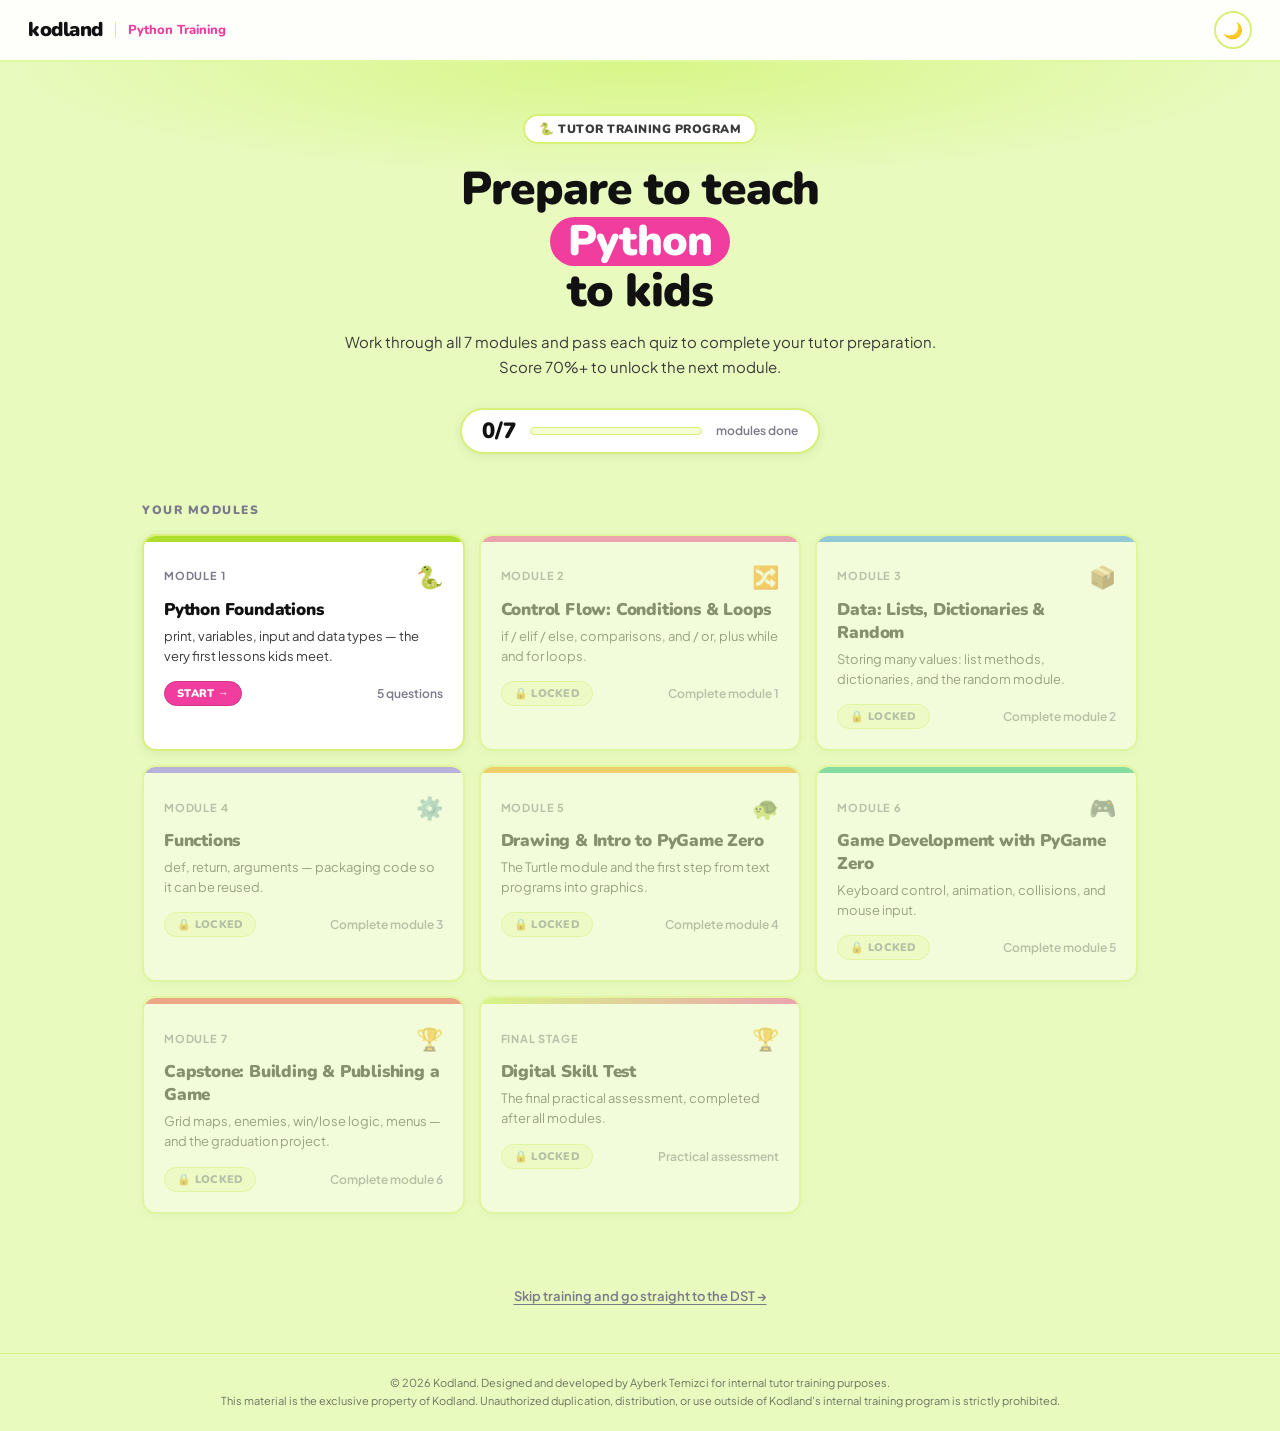
==== index.html @ 67286f69 "draft" ====
<!DOCTYPE html>
<html lang="en">
<head>
<meta charset="UTF-8">
<meta name="viewport" content="width=device-width, initial-scale=1.0">
<title>Python Tutor Training — Kodland</title>
<link href="https://fonts.googleapis.com/css2?family=Nunito:wght@700;800;900&family=Plus+Jakarta+Sans:wght@400;500;600;700&family=JetBrains+Mono:wght@400;500&display=swap" rel="stylesheet">
<style>
:root{
  --lime:#C4F046;--lime-d:#AEDD2E;--pink:#F03D9E;--pink-d:#D4308A;
  --ink:#111111;--ink2:#3A3A3A;--muted:#7A7A8A;
  --bg:#E8FABD;--surface:#FFFFFF;--surface2:#F4FCD3;--border:#D8F07A;
  --text:var(--ink);--text2:var(--ink2);--text-muted:var(--muted);
  --nav-bg:rgba(255,255,255,0.94);--nav-b:#DDFAA0;
  --shadow:0 2px 12px rgba(0,0,0,.07);--shadow-h:0 8px 28px rgba(0,0,0,.13);
  --code-bg:#111820;--code-text:#C9E4FF;
  --cw-bg:#FFF7F0;--cw-b:#FED7AA;--cw-t:#9A3412;
  --ct-bg:#F0F9FF;--ct-b:#BAE6FD;--ct-t:#0C4A6E;
  --cg-bg:#F0FDF4;--cg-b:#BBF7D0;--cg-t:#14532D;
  --hi-bg:#FFF0F8;--hi-b:#F9A8D4;--hi-t:#831843;
  --opt-h:#F4FCD3;
  --ok-bg:#F0FDF4;--ok-b:#86EFAC;--ok-t:#15803D;
  --no-bg:#FEF2F2;--no-b:#FECACA;--no-t:#B91C1C;
  --r:14px;--rsm:8px;--rpill:999px;
}
[data-theme="dark"]{
  --bg:#0E1210;--surface:#181F15;--surface2:#1E2A18;--border:#2A3D22;
  --text:#F0FAD8;--text2:#B8D89A;--text-muted:#6B8A5A;
  --nav-bg:rgba(14,18,16,0.94);--nav-b:#2A3D22;
  --shadow:0 2px 16px rgba(0,0,0,.5);--shadow-h:0 8px 28px rgba(0,0,0,.5);
  --cw-bg:rgba(249,115,22,.1);--cw-b:rgba(249,115,22,.3);--cw-t:#FB923C;
  --ct-bg:rgba(14,165,233,.1);--ct-b:rgba(14,165,233,.3);--ct-t:#38BDF8;
  --cg-bg:rgba(34,197,94,.1);--cg-b:rgba(34,197,94,.3);--cg-t:#4ADE80;
  --hi-bg:rgba(240,61,158,.08);--hi-b:rgba(240,61,158,.3);--hi-t:#F472B6;
  --opt-h:#1E2A18;
  --ok-bg:rgba(34,197,94,.1);--ok-b:rgba(34,197,94,.4);--ok-t:#4ADE80;
  --no-bg:rgba(239,68,68,.1);--no-b:rgba(239,68,68,.4);--no-t:#F87171;
}
*{box-sizing:border-box;margin:0;padding:0}
html{scroll-behavior:smooth}
body{background:var(--bg);color:var(--text);font-family:'Plus Jakarta Sans',sans-serif;min-height:100vh;overflow-x:hidden;transition:background .25s,color .25s}
.screen{display:none;min-height:100vh;flex-direction:column}
.screen.active{display:flex}
/* NAV */
.nav{display:flex;align-items:center;justify-content:space-between;padding:0 28px;height:62px;background:var(--nav-bg);backdrop-filter:blur(14px);border-bottom:2px solid var(--nav-b);position:sticky;top:0;z-index:100;transition:background .25s,border-color .25s}
.logo{display:flex;align-items:center;gap:8px;text-decoration:none;flex-shrink:0}
.logo-mark{font-family:'Nunito',sans-serif;font-weight:900;font-size:20px;letter-spacing:-.5px;color:var(--ink);line-height:1;white-space:nowrap}
[data-theme="dark"] .logo-mark{color:var(--lime)}
.logo-sub{font-family:'Nunito',sans-serif;font-weight:800;font-size:13px;color:var(--pink);white-space:nowrap;line-height:1}
.logo-div{width:1px;height:16px;background:var(--border);margin:0 4px}
.nav-r{display:flex;align-items:center;gap:8px}
.tbtn{width:38px;height:38px;border-radius:var(--rpill);background:var(--surface);border:2px solid var(--border);display:flex;align-items:center;justify-content:center;font-size:16px;cursor:pointer;transition:all .15s;flex-shrink:0}
.tbtn:hover{background:var(--lime);border-color:var(--lime-d)}
.pbtn{display:flex;align-items:center;gap:5px;padding:8px 16px;border-radius:var(--rpill);background:var(--surface);border:2px solid var(--border);color:var(--text2);font-family:'Plus Jakarta Sans',sans-serif;font-size:13px;font-weight:600;cursor:pointer;transition:all .15s;white-space:nowrap}
.pbtn:hover{background:var(--lime);border-color:var(--lime-d);color:var(--ink)}
/* HERO */
.hero{padding:52px 40px 36px;text-align:center;position:relative}
.hero::before{content:'';position:absolute;inset:0;bottom:30%;background:radial-gradient(ellipse 70% 55% at 50% 0%,var(--lime) 0%,transparent 70%);opacity:.45;pointer-events:none}
[data-theme="dark"] .hero::before{background:radial-gradient(ellipse 70% 55% at 50% 0%,rgba(196,240,70,.15) 0%,transparent 70%);opacity:1}
.hero-inner{position:relative;max-width:600px;margin:0 auto}
.eyebrow{display:inline-flex;align-items:center;gap:6px;background:var(--surface);border:2px solid var(--border);border-radius:var(--rpill);padding:5px 14px;font-family:'Nunito',sans-serif;font-size:12px;font-weight:900;color:var(--text2);margin-bottom:20px;text-transform:uppercase;letter-spacing:.5px}
.hero h1{font-family:'Nunito',sans-serif;font-size:clamp(28px,5vw,46px);font-weight:900;line-height:1.1;letter-spacing:-1px;color:var(--text);margin-bottom:14px}
.h-pill{display:inline-block;background:var(--pink);color:#fff;border-radius:var(--rpill);padding:1px 18px;margin:0 2px;font-size:.93em}
[data-theme="dark"] .h-pill{background:var(--lime);color:var(--ink)}
.hero p{color:var(--text2);font-size:15px;line-height:1.65;margin-bottom:28px}
.prog-strip{display:inline-flex;align-items:center;gap:14px;background:var(--surface);border:2px solid var(--border);border-radius:var(--rpill);padding:10px 20px;box-shadow:var(--shadow);max-width:360px;width:100%}
.pnum{font-family:'Nunito',sans-serif;font-weight:900;font-size:22px;color:var(--text);line-height:1;flex-shrink:0}
.ptrack{flex:1;height:8px;background:var(--surface2);border:1.5px solid var(--border);border-radius:var(--rpill);overflow:hidden}
.pfill{height:100%;background:linear-gradient(90deg,var(--lime),var(--pink));border-radius:var(--rpill);transition:width .6s cubic-bezier(.34,1.56,.64,1)}
.plbl{font-size:12px;color:var(--text-muted);font-weight:600;flex-shrink:0}
/* GRID */
.msec{padding:8px 32px 70px;max-width:1060px;margin:0 auto;width:100%}
.slbl{font-family:'Nunito',sans-serif;font-size:12px;font-weight:900;text-transform:uppercase;letter-spacing:1.5px;color:var(--text-muted);margin-bottom:16px;margin-top:4px}
.grid{display:grid;grid-template-columns:repeat(auto-fill,minmax(290px,1fr));gap:14px}
.mc{background:var(--surface);border:2px solid var(--border);border-radius:var(--r);overflow:hidden;cursor:pointer;transition:transform .2s,box-shadow .2s,border-color .2s;box-shadow:var(--shadow)}
.mc:hover:not(.locked){transform:translateY(-4px);box-shadow:var(--shadow-h)}
.mc.locked{opacity:.45;cursor:not-allowed}
.mc.done{border-color:var(--lime-d)}
[data-theme="dark"] .mc.done{border-color:rgba(196,240,70,.4)}
.mc-stripe{height:6px}
.mc-body{padding:20px}
.mc-top{display:flex;align-items:center;justify-content:space-between;margin-bottom:8px}
.mc-num{font-size:11px;font-weight:700;letter-spacing:.8px;text-transform:uppercase;color:var(--text-muted)}
.mc-em{font-size:22px}
.mc-title{font-family:'Nunito',sans-serif;font-size:17px;font-weight:900;letter-spacing:-.2px;color:var(--text);margin-bottom:5px}
.mc-desc{font-size:13px;color:var(--text2);line-height:1.55}
.mc-foot{margin-top:15px;display:flex;align-items:center;justify-content:space-between}
.badge{font-family:'Nunito',sans-serif;font-size:11px;font-weight:900;letter-spacing:.3px;padding:4px 12px;border-radius:var(--rpill);text-transform:uppercase}
.bd{background:var(--lime);color:var(--ink);border:1.5px solid var(--lime-d)}
.bs{background:var(--pink);color:#fff;border:1.5px solid var(--pink-d)}
.bl{background:var(--surface2);color:var(--text-muted);border:1.5px solid var(--border)}
[data-theme="dark"] .bd{background:rgba(196,240,70,.18);color:var(--lime);border-color:rgba(196,240,70,.4)}
[data-theme="dark"] .bs{background:rgba(240,61,158,.18);color:var(--pink);border-color:rgba(240,61,158,.4)}
.stag{font-size:12px;color:var(--text-muted);font-weight:600}
.stag b{color:var(--text)}
/* CONTENT */
.cbody{padding:36px 40px 60px;max-width:800px;margin:0 auto;width:100%;flex:1}
.meyebrow{font-size:11px;font-weight:700;text-transform:uppercase;letter-spacing:1px;color:var(--text-muted);margin-bottom:8px}
.mh1{font-family:'Nunito',sans-serif;font-size:clamp(24px,4vw,34px);font-weight:900;letter-spacing:-.6px;line-height:1.12;color:var(--text);margin-bottom:14px}
.mobj{background:var(--surface);border:2px solid var(--border);border-left:5px solid var(--acc,var(--lime));border-radius:0 var(--rsm) var(--rsm) 0;padding:12px 16px;font-size:14px;color:var(--text2);line-height:1.6;margin-bottom:32px}
.mobj strong{color:var(--text)}
.sch{font-family:'Nunito',sans-serif;font-size:16px;font-weight:900;margin:28px 0 12px;color:var(--text);display:flex;align-items:center;gap:8px}
.sch::after{content:'';flex:1;height:2px;background:var(--border);border-radius:2px}
.card{background:var(--surface);border:2px solid var(--border);border-radius:var(--r);padding:18px 20px;margin-bottom:10px;box-shadow:var(--shadow)}
.card h4{font-family:'Nunito',sans-serif;font-size:14px;font-weight:900;color:var(--text);margin-bottom:7px}
.card p,.card li{font-size:14px;color:var(--text2);line-height:1.7}
.card ul{padding-left:17px}
.card li{margin-bottom:4px}
.card p strong,.card li strong{color:var(--text)}
.card code{font-family:'JetBrains Mono',monospace;font-size:12px;background:var(--surface2);border:1.5px solid var(--border);border-radius:5px;padding:2px 7px;color:var(--pink)}
[data-theme="dark"] .card code{color:var(--lime)}
.card.hi{background:var(--hi-bg);border-color:var(--hi-b)}
.card.hi h4{color:var(--hi-t)}
.card.hi p,.card.hi li{color:var(--hi-t);opacity:.88}
.card.hi code{background:rgba(240,61,158,.1);border-color:rgba(240,61,158,.25);color:var(--pink)}
.codecard{background:var(--code-bg)!important;border-color:rgba(255,255,255,.06)!important}
.clbl{font-size:11px;font-weight:700;letter-spacing:.8px;text-transform:uppercase;color:#4A5C70;margin-bottom:9px}
.codecard pre{font-family:'JetBrains Mono',monospace;font-size:12.5px;color:var(--code-text);line-height:1.75;overflow-x:auto;white-space:pre}
.ck{color:#C792EA}.cf{color:#82AAFF}.cs{color:#C3E88D}.cn{color:#F78C6C}.cc{color:#546E7A}
.callout{display:flex;gap:10px;border-radius:var(--rsm);padding:12px 15px;margin-bottom:10px;font-size:13.5px;line-height:1.65;border:1.5px solid}
.ci{font-size:15px;flex-shrink:0;margin-top:1px}
.cw{background:var(--cw-bg);border-color:var(--cw-b);color:var(--cw-t)}
.ct{background:var(--ct-bg);border-color:var(--ct-b);color:var(--ct-t)}
.cg{background:var(--cg-bg);border-color:var(--cg-b);color:var(--cg-t)}
.two-col{display:grid;grid-template-columns:1fr 1fr;gap:10px}
@media(max-width:560px){.two-col{grid-template-columns:1fr}}
.divider{border:none;border-top:2px solid var(--border);margin:28px 0}
.ctabtn{display:block;width:100%;padding:16px;background:var(--ink);color:#fff;border:none;border-radius:var(--rpill);font-family:'Nunito',sans-serif;font-size:17px;font-weight:900;cursor:pointer;transition:all .15s;margin-bottom:40px;margin-top:4px;box-shadow:0 4px 16px rgba(0,0,0,.15)}
.ctabtn:hover{background:var(--pink);transform:translateY(-2px);box-shadow:0 6px 20px rgba(240,61,158,.35)}
[data-theme="dark"] .ctabtn{background:var(--lime);color:var(--ink)}
[data-theme="dark"] .ctabtn:hover{background:var(--pink);color:#fff}
@media(max-width:640px){.cbody,.msec,.hero{padding-left:18px;padding-right:18px}}
/* QUIZ */
.qbody{padding:36px 40px;max-width:680px;margin:0 auto;width:100%;flex:1}
.qpt{height:7px;background:var(--surface2);border:1.5px solid var(--border);border-radius:var(--rpill);margin-bottom:36px;overflow:hidden}
.qpf{height:100%;background:linear-gradient(90deg,var(--lime),var(--pink));border-radius:var(--rpill);transition:width .4s ease}
.qctr{font-size:12px;font-weight:700;text-transform:uppercase;letter-spacing:1px;color:var(--text-muted);margin-bottom:10px}
.qtxt{font-family:'Nunito',sans-serif;font-size:21px;font-weight:900;letter-spacing:-.3px;line-height:1.35;margin-bottom:26px;color:var(--text)}
.qopts{display:flex;flex-direction:column;gap:10px}
.qopt{background:var(--surface);border:2px solid var(--border);border-radius:var(--r);padding:14px 18px;cursor:pointer;font-size:14px;color:var(--text);font-family:'Plus Jakarta Sans',sans-serif;transition:all .15s;text-align:left;line-height:1.5;box-shadow:var(--shadow)}
.qopt:hover:not(.answered){background:var(--opt-h);border-color:var(--lime-d)}
.qopt.correct{background:var(--ok-bg);border-color:var(--ok-b);color:var(--ok-t)}
.qopt.wrong{background:var(--no-bg);border-color:var(--no-b);color:var(--no-t)}
.qopt.answered{cursor:default}
.qfb{display:none;margin-top:14px;border-radius:var(--rsm);padding:13px 16px;font-size:14px;line-height:1.6;border:2px solid}
.qfb.show{display:block}
.qfb.ok{background:var(--ok-bg);border-color:var(--ok-b);color:var(--ok-t)}
.qfb.bad{background:var(--no-bg);border-color:var(--no-b);color:var(--no-t)}
.qnxt{display:none;margin-top:18px;width:100%;padding:14px;background:var(--ink);color:#fff;border:none;border-radius:var(--rpill);font-family:'Nunito',sans-serif;font-size:16px;font-weight:900;cursor:pointer;transition:all .15s}
.qnxt.show{display:block}
.qnxt:hover{background:var(--lime);color:var(--ink)}
[data-theme="dark"] .qnxt{background:var(--lime);color:var(--ink)}
[data-theme="dark"] .qnxt:hover{background:var(--pink);color:#fff}
/* RESULTS */
.rbody{padding:60px 40px;max-width:520px;margin:0 auto;text-align:center;flex:1}
.remi{font-size:64px;margin-bottom:14px}
.rtitle{font-family:'Nunito',sans-serif;font-size:30px;font-weight:900;letter-spacing:-.4px;color:var(--text)}
.rpct{font-family:'Nunito',sans-serif;font-size:62px;font-weight:900;line-height:1;margin:14px 0 6px}
.rpct.pass{color:var(--lime-d)}
.rpct.fail{color:var(--pink)}
[data-theme="dark"] .rpct.pass{color:var(--lime)}
.rsub{color:var(--text2);font-size:15px;line-height:1.65;margin-bottom:30px}
.bdark{display:block;width:100%;padding:14px 24px;margin-bottom:10px;background:var(--ink);color:#fff;border:none;border-radius:var(--rpill);font-family:'Nunito',sans-serif;font-size:16px;font-weight:900;cursor:pointer;transition:all .15s}
.bdark:hover{background:var(--pink)}
[data-theme="dark"] .bdark{background:var(--lime);color:var(--ink)}
[data-theme="dark"] .bdark:hover{background:var(--pink);color:#fff}
.bline{display:block;width:100%;padding:13px 24px;margin-bottom:10px;background:transparent;color:var(--text2);border:2px solid var(--border);border-radius:var(--rpill);font-family:'Plus Jakarta Sans',sans-serif;font-size:14px;font-weight:600;cursor:pointer;transition:all .15s}
.bline:hover{background:var(--surface2);color:var(--text);border-color:var(--lime-d)}
/* CERT */
.compbody{padding:60px 40px;max-width:600px;margin:0 auto;text-align:center;flex:1}
.cert{background:var(--surface);border:3px solid var(--lime-d);border-radius:20px;padding:32px 28px;margin:28px 0;box-shadow:0 0 40px rgba(196,240,70,.18);position:relative;overflow:hidden}
.cert::before{content:'';position:absolute;top:-60px;right:-60px;width:160px;height:160px;border-radius:50%;background:var(--lime);opacity:.1;pointer-events:none}
.clbl2{font-family:'Nunito',sans-serif;font-size:11px;font-weight:900;text-transform:uppercase;letter-spacing:2px;color:var(--pink);margin-bottom:12px}
.cert h2{font-family:'Nunito',sans-serif;font-size:24px;font-weight:900;letter-spacing:-.3px;color:var(--text)}
.cert p{color:var(--text2);margin-top:6px;font-size:14px}
.cmods{display:flex;justify-content:center;gap:8px;margin-top:20px;flex-wrap:wrap}
.cmod{width:40px;height:40px;border-radius:50%;display:flex;align-items:center;justify-content:center;font-size:16px}
/* DST */
.dst-body{padding:60px 40px;max-width:640px;margin:0 auto;flex:1;text-align:center}
.dst-badge{display:inline-flex;align-items:center;gap:6px;background:var(--lime);color:var(--ink);border:2px solid var(--lime-d);border-radius:var(--rpill);padding:5px 14px;font-family:'Nunito',sans-serif;font-size:12px;font-weight:900;text-transform:uppercase;letter-spacing:.5px;margin-bottom:18px}
[data-theme="dark"] .dst-badge{background:rgba(196,240,70,.18);color:var(--lime);border-color:rgba(196,240,70,.4)}
.dst-h1{font-family:'Nunito',sans-serif;font-size:clamp(24px,4vw,34px);font-weight:900;letter-spacing:-.6px;line-height:1.12;color:var(--text);margin-bottom:14px}
.dst-sub{font-size:15px;color:var(--text2);line-height:1.7;margin-bottom:30px}
.dst-placeholder{background:var(--surface);border:2px dashed var(--border);border-radius:var(--r);padding:48px 28px;color:var(--text-muted);font-size:14px;line-height:1.7}
.dst-placeholder .dpe{font-size:44px;margin-bottom:14px}
/* skip & modal */
.modal-overlay{display:none;position:fixed;inset:0;background:rgba(0,0,0,.45);backdrop-filter:blur(4px);z-index:200;align-items:center;justify-content:center}
.modal-overlay.show{display:flex}
.modal{background:var(--surface);border:2px solid var(--border);border-radius:20px;padding:32px 28px;max-width:440px;width:90%;text-align:center;box-shadow:0 20px 60px rgba(0,0,0,.2)}
.modal h3{font-family:'Nunito',sans-serif;font-size:20px;font-weight:900;color:var(--text);margin-bottom:10px}
.modal p{font-size:14px;color:var(--text2);line-height:1.65;margin-bottom:24px}
.modal-btns{display:flex;gap:10px}
.modal-yes{flex:1;padding:13px;background:var(--pink);color:#fff;border:none;border-radius:var(--rpill);font-family:'Nunito',sans-serif;font-size:15px;font-weight:900;cursor:pointer;transition:all .15s}
.modal-yes:hover{background:var(--pink-d)}
.modal-no{flex:1;padding:13px;background:var(--surface2);color:var(--text2);border:2px solid var(--border);border-radius:var(--rpill);font-family:'Nunito',sans-serif;font-size:15px;font-weight:700;cursor:pointer;transition:all .15s}
.modal-no:hover{background:var(--border);color:var(--text)}
.skip-row{text-align:center;padding:0 32px 48px}
.skip-btn{background:none;border:none;color:var(--text-muted);font-family:'Plus Jakarta Sans',sans-serif;font-size:13px;font-weight:600;cursor:pointer;text-decoration:underline;text-underline-offset:3px;transition:color .15s}
.skip-btn:hover{color:var(--text2)}
@media(max-width:640px){.dst-body{padding-left:18px;padding-right:18px}}
</style>
</head>
<body>

<!-- HOME -->
<div id="screen-home" class="screen active">
  <nav class="nav">
    <a class="logo" href="#" onclick="goHome()">
      <span class="logo-mark">kodland</span>
      <span class="logo-div"></span>
      <span class="logo-sub">Python Training</span>
    </a>
    <div class="nav-r">
      <span id="ntag" style="font-size:13px;color:var(--text-muted);font-weight:600;display:none"></span>
      <button class="tbtn" id="tb0" onclick="toggleTheme()"></button>
    </div>
  </nav>
  <div class="hero">
    <div class="hero-inner">
      <div class="eyebrow">🐍 Tutor Training Program</div>
      <h1>Prepare to teach<br><span class="h-pill">Python</span><br>to kids</h1>
      <p>Work through all 7 modules and pass each quiz to complete your tutor preparation. Score 70%+ to unlock the next module.</p>
      <div class="prog-strip">
        <div class="pnum" id="pnum">0/7</div>
        <div class="ptrack"><div class="pfill" id="pfill" style="width:0%"></div></div>
        <div class="plbl">modules done</div>
      </div>
    </div>
  </div>
  <div class="msec">
    <div class="slbl">Your modules</div>
    <div class="grid" id="mgrid"></div>
  </div>
  <div class="skip-row">
    <button class="skip-btn" onclick="document.getElementById('skip-modal').classList.add('show')">Skip training and go straight to the DST →</button>
  </div>
</div>

<!-- SKIP MODAL -->
<div class="modal-overlay" id="skip-modal">
  <div class="modal">
    <div style="font-size:40px;margin-bottom:12px">⚡</div>
    <h3>Skip the training?</h3>
    <p>Are you sure you'd like to skip the training materials and go straight to the Digital Skill Test?</p>
    <div class="modal-btns">
      <button class="modal-no" onclick="document.getElementById('skip-modal').classList.remove('show')">No, keep studying</button>
      <button class="modal-yes" onclick="document.getElementById('skip-modal').classList.remove('show');showDST()">Yes, take the DST</button>
    </div>
  </div>
</div>

<!-- CONTENT -->
<div id="screen-content" class="screen">
  <nav class="nav">
    <a class="logo" href="#" onclick="goHome()">
      <span class="logo-mark">kodland</span>
      <span class="logo-div"></span>
      <span class="logo-sub">Python Training</span>
    </a>
    <div class="nav-r">
      <button class="pbtn" onclick="goHome()">← Modules</button>
      <button class="tbtn" onclick="toggleTheme()"></button>
    </div>
  </nav>
  <div class="cbody" id="cbody"></div>
</div>

<!-- QUIZ -->
<div id="screen-quiz" class="screen">
  <nav class="nav">
    <a class="logo" href="#" onclick="goHome()">
      <span class="logo-mark">kodland</span>
      <span class="logo-div"></span>
      <span class="logo-sub">Python Training</span>
    </a>
    <div class="nav-r">
      <button class="pbtn" onclick="exitQuiz()">← Exit Quiz</button>
      <button class="tbtn" onclick="toggleTheme()"></button>
    </div>
  </nav>
  <div class="qbody">
    <div class="qpt"><div class="qpf" id="qfill"></div></div>
    <div class="qctr" id="qcount"></div>
    <div class="qtxt" id="qtext"></div>
    <div class="qopts" id="qopts"></div>
    <div class="qfb" id="qfb"></div>
    <button class="qnxt" id="qnxt" onclick="nextQ()">Next →</button>
  </div>
</div>

<!-- RESULTS -->
<div id="screen-results" class="screen">
  <nav class="nav">
    <a class="logo" href="#" onclick="goHome()">
      <span class="logo-mark">kodland</span>
      <span class="logo-div"></span>
      <span class="logo-sub">Python Training</span>
    </a>
    <div class="nav-r">
      <button class="pbtn" onclick="goHome()">← Modules</button>
      <button class="tbtn" onclick="toggleTheme()"></button>
    </div>
  </nav>
  <div class="rbody" id="rbody"></div>
</div>

<!-- COMPLETE -->
<div id="screen-complete" class="screen">
  <nav class="nav">
    <a class="logo" href="#" onclick="goHome()">
      <span class="logo-mark">kodland</span>
      <span class="logo-div"></span>
      <span class="logo-sub">Python Training</span>
    </a>
    <div class="nav-r">
      <button class="pbtn" onclick="goHome()">← Dashboard</button>
      <button class="tbtn" onclick="toggleTheme()"></button>
    </div>
  </nav>
  <div class="compbody" id="compbody"></div>
</div>

<!-- DST SCREEN (left blank — to be filled in later) -->
<div id="screen-dst" class="screen">
  <nav class="nav">
    <a class="logo" href="#" onclick="goHome()">
      <span class="logo-mark">kodland</span>
      <span class="logo-div"></span>
      <span class="logo-sub">Python Training</span>
    </a>
    <div class="nav-r">
      <button class="pbtn" onclick="goHome()">← Modules</button>
      <button class="tbtn" onclick="toggleTheme()"></button>
    </div>
  </nav>
  <div class="dst-body">
    <div class="dst-badge">🏆 Digital Skill Test</div>
    <div class="dst-h1">The DST goes here</div>
    <p class="dst-sub">This is the final practical assessment. The tasks will be added later.</p>
    <div class="dst-placeholder">
      <div class="dpe">🚧</div>
      <strong>Coming soon.</strong><br>
      The Digital Skill Test content has not been added yet.
    </div>
  </div>
</div>

<script>
// ─── THEME ──────────────────────────────────────────────────────────────────
(function(){
  const s=localStorage.getItem('kl-theme');
  const sys=window.matchMedia('(prefers-color-scheme: dark)').matches?'dark':'light';
  const t=s||sys;
  if(t==='dark') document.documentElement.setAttribute('data-theme','dark');
  setIcons(t);
})();
function setIcons(t){ document.querySelectorAll('.tbtn').forEach(b=>b.textContent=t==='dark'?'☀️':'🌙'); }
function toggleTheme(){
  const d=document.documentElement.getAttribute('data-theme')==='dark';
  const n=d?'light':'dark';
  n==='dark'?document.documentElement.setAttribute('data-theme','dark'):document.documentElement.removeAttribute('data-theme');
  localStorage.setItem('kl-theme',n); setIcons(n);
}

// ─── MODULE DATA ──────────────────────────────────────────────────────────
// Teaching-focused content. Assumes the candidate already knows Python; each
// module prepares them to TEACH that part of the Kodland Python course.
const MODULES = [
  {
    id:1, emoji:'🐍', color:'#AEDD2E',
    title:'Python Foundations',
    desc:'print, variables, input and data types — the very first lessons kids meet.',
    obj:'Be ready to teach a child their first lines of Python: output, variables, input, and the basic data types — and to spot the mistakes beginners always make.',
    sections:[
      {t:'📚 What this covers in the course', cards:[
        {type:'text', h:'The opening module', b:'This is where students write their first program ever. The arc is: <code>print()</code> to show text → variables to store things → <code>input()</code> to talk to the user → data types and <code>type()</code> → converting between types with <code>int()</code> and <code>str()</code>. Everything later builds on this.'},
        {type:'tip', txt:'A child\'s very first "Hello, world!" should run within the first few minutes. Early success keeps them engaged — don\'t front-load theory.'}
      ]},
      {t:'💻 The code they\'ll see', cards:[
        {type:'code', lbl:'print, variables & input', code:`<span class="cf">print</span>(<span class="cs">"Hello! What's your name?"</span>)
name = <span class="cf">input</span>()
<span class="cf">print</span>(<span class="cs">"Nice to meet you,"</span>, name)

age = <span class="cf">int</span>(<span class="cf">input</span>(<span class="cs">"How old are you? "</span>))
<span class="cf">print</span>(<span class="cs">"Next year you'll be"</span>, age <span class="ck">+</span> <span class="cn">1</span>)`},
        {type:'text', h:'Why the int() matters', b:'<code>input()</code> <strong>always</strong> returns a string. <code>age + 1</code> would crash without <code>int()</code>. This single idea — "input is text until you convert it" — is the #1 thing to drill.'}
      ]},
      {t:'🧒 How kids stumble', cards:[
        {type:'twocol', left:{h:'Common mistakes', items:['Forgetting quotes around text → <code>NameError</code>','Adding a string and a number','Mixing up <code>=</code> (assign) and <code>==</code> (compare)','Typos in variable names']}, right:{h:'How to head them off', items:['Show the error message — teach them to read it','Demo <code>type()</code> live','Keep names short & meaningful','Run code often, in tiny steps']}},
        {type:'warn', txt:'<code>"5" + "3"</code> gives <code>"53"</code>, not <code>8</code>. Show this on purpose — surprising bugs stick in memory better than rules.'}
      ]},
      {t:'🎯 Teaching tips', cards:[
        {type:'hi', h:'Make it concrete', b:'A variable is "a labelled box that holds one thing." A data type is "what kind of thing is in the box — words, whole numbers, or decimals." Concrete metaphors beat definitions for this age group.'},
        {type:'good', txt:'Let students personalise output — their name, their age, their favourite game. Ownership turns a dry exercise into something they want to show off.'}
      ]}
    ],
    quiz:[
      {q:'A student writes age = input("Age: ") then age + 1 and gets a TypeError. What\'s the cleanest fix to teach?', opts:['Tell them Python is broken','Wrap the input in int(): age = int(input("Age: "))','Use a different variable name','Remove the + 1'], c:1, fb:'input() returns a string; int() converts it to a number so arithmetic works.'},
      {q:'What is the best beginner-friendly explanation of a "variable"?', opts:['A function that returns data','A labelled box that stores one value you can use later','A loop counter','A type of error'], c:1, fb:'The "labelled box" metaphor is concrete and age-appropriate.'},
      {q:'What does print("5" + "3") output?', opts:['8','53','"53" with an error','Nothing'], c:1, fb:'Both are strings, so + concatenates them into "53". Great teachable surprise.'},
      {q:'A child gets NameError: name \'naem\' is not defined. The best teaching move is to:', opts:['Fix it silently for them','Have them read the error and find the typo themselves','Restart the lesson','Tell them to avoid variables'], c:1, fb:'Teaching kids to read error messages builds independence — a core tutoring goal.'},
      {q:'Which function tells you what kind of value a variable holds?', opts:['kind()', 'type()', 'check()', 'data()'], c:1, fb:'type() reveals str, int, float, etc. — useful for demonstrating conversions live.'}
    ]
  },
  {
    id:2, emoji:'🔀', color:'#F03D9E',
    title:'Control Flow: Conditions & Loops',
    desc:'if / elif / else, comparisons, and / or, plus while and for loops.',
    obj:'Teach students to make programs decide (conditions) and repeat (loops) — including range(), nesting, and the difference between while and for.',
    sections:[
      {t:'📚 What this covers in the course', cards:[
        {type:'text', h:'Two big ideas, back to back', b:'First <strong>decisions</strong>: <code>if / elif / else</code>, comparison operators (<code>==, !=, &lt;, &gt;, &gt;=, &lt;=</code>) and combining them with <code>and / or</code>. Then <strong>repetition</strong>: <code>while</code> loops, <code>for</code> loops with <code>range()</code>, and nesting loops/conditions together. These two combine into the first real "algorithms".'},
        {type:'tip', txt:'Indentation is syntax in Python, not decoration. Spend real time on it here — half of all beginner bugs in this module are indentation or a missing colon.'}
      ]},
      {t:'💻 The code they\'ll see', cards:[
        {type:'code', lbl:'conditions', code:`password = <span class="cf">input</span>(<span class="cs">"Password: "</span>)
<span class="ck">if</span> password == <span class="cs">"kodland"</span>:
    <span class="cf">print</span>(<span class="cs">"Access granted"</span>)
<span class="ck">elif</span> password == <span class="cs">"guest"</span>:
    <span class="cf">print</span>(<span class="cs">"Limited access"</span>)
<span class="ck">else</span>:
    <span class="cf">print</span>(<span class="cs">"Access denied"</span>)`},
        {type:'code', lbl:'loops', code:`<span class="cc"># repeat a known number of times</span>
<span class="ck">for</span> i <span class="ck">in</span> <span class="cf">range</span>(<span class="cn">5</span>):
    <span class="cf">print</span>(<span class="cs">"Countdown:"</span>, <span class="cn">5</span> <span class="ck">-</span> i)

<span class="cc"># repeat until a condition changes</span>
lives = <span class="cn">3</span>
<span class="ck">while</span> lives <span class="ck">&gt;</span> <span class="cn">0</span>:
    <span class="cf">print</span>(<span class="cs">"Lives left:"</span>, lives)
    lives <span class="ck">-=</span> <span class="cn">1</span>`}
      ]},
      {t:'🧒 How kids stumble', cards:[
        {type:'twocol', left:{h:'Common mistakes', items:['Using <code>=</code> instead of <code>==</code> in a condition','Forgetting the colon <code>:</code>','Wrong indentation under if/for','Infinite <code>while</code> loops (forgetting to change the variable)']}, right:{h:'How to head them off', items:['"One equals stores, two equals asks"','Make the colon a habit, every time','Use consistent 4-space indents','Always ask: "what makes this loop stop?"']}},
        {type:'warn', txt:'<code>while True:</code> with no exit is the classic freeze. Teach students to identify the "stopping condition" before they write the loop body.'}
      ]},
      {t:'🎯 Teaching tips', cards:[
        {type:'hi', h:'for vs while — the rule of thumb', b:'Use <code>for</code> when you know how many times ("do this 10 times"). Use <code>while</code> when you repeat until something happens ("keep asking until the answer is right"). Give kids that one-line test.'},
        {type:'good', txt:'Trace loops by hand on a whiteboard for the first few — write out i = 0, 1, 2… and what prints each time. Seeing the loop "unrolled" removes the magic.'}
      ]}
    ],
    quiz:[
      {q:'A student\'s if-statement always runs the first branch no matter what. The most likely cause to check first is:', opts:['They used = instead of == in the condition','Python is case-sensitive','They need more elif branches','The file is corrupted'], c:0, fb:'= assigns; == compares. "One equals stores, two equals asks" is a handy phrase.'},
      {q:'Best one-line rule for choosing for vs while?', opts:['Always use for; while is outdated','for when you know the count, while when you repeat until a condition changes','while is faster so prefer it','They are identical'], c:1, fb:'Known number of repetitions → for. Repeat-until → while.'},
      {q:'A child\'s program freezes and never stops. What should you teach them to look for?', opts:['A missing print','The loop\'s stopping condition / variable that never changes','Too many comments','A spelling mistake in a string'], c:1, fb:'An infinite while loop usually means the controlling variable is never updated.'},
      {q:'What does range(5) produce in a for loop?', opts:['The numbers 1 to 5','The numbers 0,1,2,3,4','The number 5 only','A random number under 5'], c:1, fb:'range(5) starts at 0 and stops before 5 — a frequent point of confusion to pre-empt.'},
      {q:'Which is the most beginner-appropriate way to explain elif?', opts:['"A faster else"','"An extra question Python asks only if the ones above it were false"','"A loop that runs once"','"A way to define a variable"'], c:1, fb:'elif = "otherwise, check this next condition" — only reached if earlier ones failed.'}
    ]
  },
  {
    id:3, emoji:'📦', color:'#2B8EF0',
    title:'Data: Lists, Dictionaries & Random',
    desc:'Storing many values: list methods, dictionaries, and the random module.',
    obj:'Teach students to store and manipulate collections of data — lists and their methods, dictionaries (key→value), and adding chance with the random module.',
    sections:[
      {t:'📚 What this covers in the course', cards:[
        {type:'text', h:'From one value to many', b:'After single variables, students learn <strong>lists</strong> (ordered collections) and their methods: <code>append</code>, <code>remove</code>, <code>pop</code>, <code>insert</code>, <code>clear</code>. Then <strong>dictionaries</strong> — looking things up by a key instead of a position (e.g. a student → their score). The <code>random</code> module adds unpredictability for games and quizzes.'},
        {type:'tip', txt:'Lists use a position (index, starting at 0). Dictionaries use a name (key). Choosing between them — "do I look this up by number or by name?" — is the key concept to land.'}
      ]},
      {t:'💻 The code they\'ll see', cards:[
        {type:'code', lbl:'lists', code:`pets = [<span class="cs">"cat"</span>, <span class="cs">"dog"</span>, <span class="cs">"fish"</span>]
pets.<span class="cf">append</span>(<span class="cs">"hamster"</span>)   <span class="cc"># add to end</span>
pets.<span class="cf">remove</span>(<span class="cs">"fish"</span>)      <span class="cc"># remove by value</span>
<span class="cf">print</span>(pets[<span class="cn">0</span>])           <span class="cc"># first item: "cat"</span>`},
        {type:'code', lbl:'dictionaries + random', code:`<span class="ck">import</span> random

scores = {<span class="cs">"Ann"</span>: <span class="cn">15</span>, <span class="cs">"Leo"</span>: <span class="cn">9</span>}
<span class="cf">print</span>(scores[<span class="cs">"Ann"</span>])      <span class="cc"># look up by key → 15</span>

dice = random.<span class="cf">randint</span>(<span class="cn">1</span>, <span class="cn">6</span>)
<span class="cf">print</span>(<span class="cs">"You rolled"</span>, dice)`}
      ]},
      {t:'🧒 How kids stumble', cards:[
        {type:'twocol', left:{h:'Common mistakes', items:['Indexing from 1 instead of 0','<code>IndexError</code>: asking for an item past the end','Looking up a missing dictionary key','Forgetting <code>import random</code>']}, right:{h:'How to head them off', items:['"The first item is item zero"','Use <code>len()</code> to check size','Show key vs value clearly','Imports go at the top, once']}},
        {type:'warn', txt:'Kids often confuse the dictionary key with its value. Drill the direction: <code>scores["Ann"]</code> means "give me Ann\'s score", not "is Ann 15?".'}
      ]},
      {t:'🎯 Teaching tips', cards:[
        {type:'hi', h:'Concrete models', b:'A list is "a numbered shelf — item 0, item 1, item 2…". A dictionary is "a contacts app — you look up a name and get a number." These map directly to index vs key.'},
        {type:'good', txt:'random makes games come alive. A number-guessing game using randint is a perfect, motivating mini-project that uses lists, conditions and loops all at once.'}
      ]}
    ],
    quiz:[
      {q:'A student writes pets[1] expecting the first pet but gets the second. What do you teach?', opts:['Python counts lists from 0, so the first item is pets[0]','Lists are unreliable','They should use a dictionary','Add 1 to every index'], c:0, fb:'Zero-based indexing: the first element is index 0. A core early hurdle.'},
      {q:'When should a student reach for a dictionary instead of a list?', opts:['When order matters most','When they look things up by a name/key rather than a position','Dictionaries are always better','Only for numbers'], c:1, fb:'Dictionaries map keys to values — ideal for name→score style lookups.'},
      {q:'Which method adds an item to the end of a list?', opts:['add()', 'append()', 'insert(0)', 'push()'], c:1, fb:'append() adds to the end; insert() places at a specific index.'},
      {q:'A game using random.randint always errors with "random is not defined". The fix is:', opts:['Rename the variable','Add import random at the top of the file','Use a list instead','Reinstall Python'], c:1, fb:'The random module must be imported before use.'},
      {q:'Best concrete metaphor for a dictionary when teaching kids?', opts:['A numbered shelf','A contacts app: look up a name, get a number','A countdown timer','A box for one value'], c:1, fb:'The contacts-app model captures key→value lookup naturally.'}
    ]
  },
  {
    id:4, emoji:'⚙️', color:'#7C5CFC',
    title:'Functions',
    desc:'def, return, arguments — packaging code so it can be reused.',
    obj:'Teach students to define and call their own functions, pass arguments, and return values — and why functions keep larger programs from becoming a mess.',
    sections:[
      {t:'📚 What this covers in the course', cards:[
        {type:'text', h:'Reusable building blocks', b:'Students learn <code>def</code> to define a function, parameters/arguments to pass information in, and <code>return</code> to send a result back. The course frames functions as a way to <strong>name a chunk of work</strong> and reuse it — crucial once programs (and later, games) get bigger.'},
        {type:'tip', txt:'The hardest distinction here: a function that prints vs a function that returns. Printing shows something on screen; returning hands a value back so the rest of the program can use it.'}
      ]},
      {t:'💻 The code they\'ll see', cards:[
        {type:'code', lbl:'define & call', code:`<span class="ck">def</span> <span class="cf">square</span>(number):
    <span class="ck">return</span> number <span class="ck">*</span> number

result = <span class="cf">square</span>(<span class="cn">5</span>)
<span class="cf">print</span>(result)        <span class="cc"># 25</span>

<span class="ck">def</span> <span class="cf">greet</span>(name):
    <span class="cf">print</span>(<span class="cs">"Hello,"</span>, name)

<span class="cf">greet</span>(<span class="cs">"Mia"</span>)         <span class="cc"># Hello, Mia</span>`},
        {type:'text', h:'Define vs call', b:'Writing <code>def square(...)</code> only <em>describes</em> the function — nothing runs yet. The code runs when you <strong>call</strong> it: <code>square(5)</code>. Beginners often forget the call and wonder why "nothing happened".'}
      ]},
      {t:'🧒 How kids stumble', cards:[
        {type:'twocol', left:{h:'Common mistakes', items:['Defining a function but never calling it','Confusing <code>print</code> with <code>return</code>','Wrong number of arguments','Expecting a return value from a function that only prints']}, right:{h:'How to head them off', items:['"Define = write the recipe; call = cook it"','Show both side by side','Match arguments to parameters carefully','Trace what each function gives back']}},
        {type:'warn', txt:'<code>x = greet("Mia")</code> where greet only prints will set <code>x</code> to <code>None</code>. Show this so students learn that "print" ≠ "return".'}
      ]},
      {t:'🎯 Teaching tips', cards:[
        {type:'hi', h:'The recipe metaphor', b:'A function is a recipe: <code>def</code> writes the recipe down, the arguments are the ingredients you hand it, and <code>return</code> is the finished dish you get back. Calling it is the act of cooking.'},
        {type:'good', txt:'Motivate functions by showing repetition pain first: write the same 4 lines three times, then refactor into one function. Kids feel why functions matter when they\'ve felt the duplication.'}
      ]}
    ],
    quiz:[
      {q:'A student defines a function but "nothing happens" when they run the file. The likely reason?', opts:['They never call the function','Python needs a restart','Functions must return something','def is spelled wrong'], c:0, fb:'Defining only describes the function; it must be called to run.'},
      {q:'What is the clearest way to explain the difference between print and return?', opts:['They are the same','print shows a value on screen; return hands a value back to the program','return is faster','print only works inside functions'], c:1, fb:'return gives a value to the caller; print just displays text.'},
      {q:'In def square(number): return number*number, what is "number"?', opts:['A built-in keyword','A parameter — the input the function receives','The return value','A global variable'], c:1, fb:'number is the parameter; the argument is what you pass when calling, e.g. square(5).'},
      {q:'x = greet("Mia") where greet only prints — what is x?', opts:['"Mia"','The printed text','None','An error'], c:2, fb:'A function with no return gives back None. A great way to show print ≠ return.'},
      {q:'What\'s an effective way to motivate WHY functions are useful?', opts:['Start with the formal definition','Have students repeat the same code 3 times, then refactor into one function','Skip examples','Only use built-in functions'], c:1, fb:'Letting students feel the pain of duplication makes the value of functions click.'}
    ]
  },
  {
    id:5, emoji:'🐢', color:'#F59E0B',
    title:'Drawing & Intro to PyGame Zero',
    desc:'The Turtle module and the first step from text programs into graphics.',
    obj:'Teach the leap from console programs to visuals: drawing with Turtle, then the PyGame Zero basics — Actors, WIDTH/HEIGHT, draw() and update().',
    sections:[
      {t:'📚 What this covers in the course', cards:[
        {type:'text', h:'From text to pictures', b:'Students first draw with the <strong>Turtle</strong> module — using functions to draw shapes (a great payoff for the previous module). Then the course introduces <strong>PyGame Zero</strong> (<code>pgzero</code>): the game window (<code>WIDTH</code>, <code>HEIGHT</code>), <code>Actor</code> sprites, the <code>draw()</code> function (runs every frame to redraw) and <code>update()</code> (runs every frame to change things). This is "Coddy\'s Adventures".'},
        {type:'tip', txt:'The mental shift here is huge: from a program that runs top-to-bottom once, to a game loop that redraws many times per second. Name that shift explicitly for students.'}
      ]},
      {t:'💻 The code they\'ll see', cards:[
        {type:'code', lbl:'turtle (uses functions!)', code:`<span class="ck">def</span> <span class="cf">draw_square</span>(side):
    <span class="ck">for</span> i <span class="ck">in</span> <span class="cf">range</span>(<span class="cn">4</span>):
        turtle.<span class="cf">forward</span>(side)
        turtle.<span class="cf">right</span>(<span class="cn">90</span>)

<span class="cf">draw_square</span>(<span class="cn">100</span>)`},
        {type:'code', lbl:'pygame zero basics', code:`<span class="cc">#pgzero</span>
WIDTH = <span class="cn">600</span>
HEIGHT = <span class="cn">400</span>

coddy = <span class="cf">Actor</span>(<span class="cs">"coddy"</span>)
coddy.pos = <span class="cn">300</span>, <span class="cn">200</span>

<span class="ck">def</span> <span class="cf">draw</span>():
    screen.<span class="cf">clear</span>()
    coddy.<span class="cf">draw</span>()

<span class="ck">def</span> <span class="cf">update</span>():
    coddy.x <span class="ck">+=</span> <span class="cn">1</span>   <span class="cc"># moves right every frame</span>`}
      ]},
      {t:'🧒 How kids stumble', cards:[
        {type:'twocol', left:{h:'Common mistakes', items:['Image/sprite name doesn\'t match the file','Forgetting <code>screen.clear()</code> → smears','Putting game logic outside draw/update','Confusing draw() (show) with update() (change)']}, right:{h:'How to head them off', items:['Sprite names are case-sensitive & no extension','Clear the screen each frame','Logic that repeats goes in update()','"draw = paint, update = think"']}},
        {type:'warn', txt:'PyGame Zero calls draw() and update() for you, automatically, every frame — students must NOT call them. This "the framework calls your functions" idea is new and worth explaining slowly.'}
      ]},
      {t:'🎯 Teaching tips', cards:[
        {type:'hi', h:'The flipbook model', b:'A game is a flipbook: <code>update()</code> decides what changes on the next page, <code>draw()</code> paints that page, and PyGame Zero flips pages ~60 times a second. That\'s why motion needs a tiny change each frame.'},
        {type:'good', txt:'Reaching graphics is a massive motivation spike. Celebrate the first moving sprite — it\'s the moment many kids decide they love coding.'}
      ]}
    ],
    quiz:[
      {q:'In PyGame Zero, who calls the draw() and update() functions?', opts:['The student, manually each time','PyGame Zero itself, automatically every frame','The operating system once','They never run'], c:1, fb:'The framework calls them for you every frame — a key new concept.'},
      {q:'What\'s the clearest way to explain draw() vs update() to a child?', opts:['They\'re identical','update() decides what changes; draw() paints the picture','draw() runs once; update() never runs','update() is for sound only'], c:1, fb:'"update = think/change, draw = paint" maps cleanly to the game loop.'},
      {q:'A sprite won\'t appear and there\'s no obvious error. First thing to check?', opts:['The image file name matches the Actor name (no extension, correct case)','The computer\'s RAM','Whether Python is 32-bit','The monitor brightness'], c:0, fb:'Actor("coddy") needs images/coddy.png — name and case must match.'},
      {q:'Why does coddy.x += 1 inside update() make the sprite move?', opts:['It teleports once','update() runs every frame, so x grows a little each frame → smooth motion','It only works with a while loop','It changes the window size'], c:1, fb:'Motion = a small change applied every frame by the game loop.'},
      {q:'Drawing a square with Turtle is a great lesson because it reinforces which earlier concept?', opts:['Dictionaries','Functions and loops working together','File handling','Recursion'], c:1, fb:'draw_square uses a function containing a loop — a satisfying payoff for prior modules.'}
    ]
  },
  {
    id:6, emoji:'🎮', color:'#10B981',
    title:'Game Development with PyGame Zero',
    desc:'Keyboard control, animation, collisions, and mouse input.',
    obj:'Teach the interactive heart of game-making: responding to the keyboard and mouse, animating sprites, and detecting collisions between objects.',
    sections:[
      {t:'📚 What this covers in the course', cards:[
        {type:'text', h:'Making games interactive', b:'Now games respond to the player. Students learn keyboard input (<code>keyboard.up</code>, <code>on_key_down</code>), changing a sprite\'s image, smooth movement with <code>animate()</code>, <strong>collision detection</strong> (<code>colliderect</code> / <code>collidepoint</code>), and mouse handling (<code>on_mouse_down(pos)</code>). Projects include "Coddy\'s Adventures", a Minecraft-style game, a space shooter and "Clicker Heroes".'},
        {type:'tip', txt:'Collision detection is the concept that unlocks "real" games — scoring, damage, picking things up. Budget extra time for it; it\'s conceptually richer than it looks.'}
      ]},
      {t:'💻 The code they\'ll see', cards:[
        {type:'code', lbl:'keyboard control', code:`<span class="ck">def</span> <span class="cf">update</span>():
    <span class="ck">if</span> keyboard.right:
        coddy.x <span class="ck">+=</span> <span class="cn">5</span>
        coddy.image = <span class="cs">"coddy_right"</span>
    <span class="ck">elif</span> keyboard.left:
        coddy.x <span class="ck">-=</span> <span class="cn">5</span>
        coddy.image = <span class="cs">"coddy_left"</span>`},
        {type:'code', lbl:'mouse & collisions', code:`<span class="ck">def</span> <span class="cf">on_mouse_down</span>(pos):
    <span class="ck">if</span> enemy.<span class="cf">collidepoint</span>(pos):
        <span class="ck">global</span> score
        score <span class="ck">+=</span> <span class="cn">1</span>
        <span class="cf">animate</span>(enemy, tween=<span class="cs">"bounce_end"</span>, duration=<span class="cn">0.5</span>)

<span class="ck">def</span> <span class="cf">update</span>():
    <span class="ck">if</span> player.<span class="cf">colliderect</span>(coin):
        <span class="cf">print</span>(<span class="cs">"Collected!"</span>)`}
      ]},
      {t:'🧒 How kids stumble', cards:[
        {type:'twocol', left:{h:'Common mistakes', items:['Modifying a score inside a function without <code>global</code>','Confusing <code>collidepoint</code> (mouse/point) with <code>colliderect</code> (two sprites)','Movement too fast/slow (wrong step size)','Forgetting to switch the sprite image when turning']}, right:{h:'How to head them off', items:['Explain why <code>global</code> is needed for module-level variables','point = mouse click, rect = object vs object','Tune the +=/-= value together','image swap = visual feedback for direction']}},
        {type:'warn', txt:'<code>global</code> trips kids up. Keep it simple: "a function can read outside variables, but to CHANGE one it must say global first." Don\'t over-explain scope at this age.'}
      ]},
      {t:'🎯 Teaching tips', cards:[
        {type:'hi', h:'Collision = "are these two boxes touching?"', b:'Every sprite has an invisible rectangle. <code>colliderect</code> asks "do these two rectangles overlap?"; <code>collidepoint</code> asks "is this point inside this rectangle?". That\'s the whole idea behind hits, pickups and clicks.'},
        {type:'good', txt:'Encourage iteration: change a number, run, see what happens. Game dev rewards experimentation, and tutors should model "let\'s just try it" rather than planning everything up front.'}
      ]}
    ],
    quiz:[
      {q:'A student increases score inside on_mouse_down but it never changes. The fix to teach?', opts:['Use a while loop','Declare global score inside the function before changing it','Rename score','Put score in a list'], c:1, fb:'To modify a module-level variable inside a function, Python needs the global declaration.'},
      {q:'Which is used to detect a mouse click landing on a sprite?', opts:['colliderect(other_sprite)','collidepoint(pos)','keyboard.click','on_draw()'], c:1, fb:'collidepoint checks a single point (the click position); colliderect checks two rectangles.'},
      {q:'Simplest accurate way to explain collision detection to a child?', opts:['"Python guesses if things touch"','"Every object has an invisible box; collision asks if the boxes overlap"','"Sprites repel each other"','"It measures pixel colour"'], c:1, fb:'The "invisible boxes overlapping" model is exactly how rect collision works.'},
      {q:'Why swap coddy.image to a left/right version when moving?', opts:['It\'s required or the game crashes','Visual feedback — the character faces the way it moves','It speeds up the code','It saves memory'], c:1, fb:'Changing the sprite image gives the player clear directional feedback.'},
      {q:'A good tutoring habit to model during game development is:', opts:['Plan every detail before running anything','Iterate: change a value, run, observe, adjust','Avoid running code until it\'s perfect','Discourage experimentation'], c:1, fb:'Fast iteration and experimentation are core to learning game development.'}
    ]
  },
  {
    id:7, emoji:'🏆', color:'#EF4444',
    title:'Capstone: Building & Publishing a Game',
    desc:'Grid maps, enemies, win/lose logic, menus — and the graduation project.',
    obj:'Prepare to guide students through their final game: grid-based maps, enemies with attributes, bonuses, levels, win/lose states, menus, and publishing the finished project.',
    sections:[
      {t:'📚 What this covers in the course', cards:[
        {type:'text', h:'Everything comes together', b:'The final modules build a full RPG ("WeCode and Dragons") and a graduation project. Students use <strong>grid maps</strong> (a list of lists / 2D map), generate <strong>enemies with attributes</strong> (health, attack) via lists, <code>collidelist()</code> for many-object collisions, bonuses, multiple <strong>levels</strong>, <strong>win/lose logic</strong> and game-state <strong>menus</strong> — then publish to the Kodland HUB and present the project.'},
        {type:'tip', txt:'This is integration, not new syntax. Almost every concept from modules 1–6 reappears at once. Your job as tutor shifts from teaching features to helping students manage a bigger project.'}
      ]},
      {t:'💻 The code they\'ll see', cards:[
        {type:'code', lbl:'grid map + game state', code:`my_map = [[<span class="cn">0</span>, <span class="cn">1</span>, <span class="cn">1</span>, <span class="cn">0</span>],
          [<span class="cn">1</span>, <span class="cn">2</span>, <span class="cn">3</span>, <span class="cn">1</span>],
          [<span class="cn">0</span>, <span class="cn">1</span>, <span class="cn">1</span>, <span class="cn">0</span>]]

mode = <span class="cs">"menu"</span>   <span class="cc"># "menu", "game", "end"</span>

<span class="ck">def</span> <span class="cf">draw</span>():
    <span class="ck">if</span> mode == <span class="cs">"menu"</span>:
        screen.<span class="cf">draw</span>.<span class="cf">text</span>(<span class="cs">"Choose your ship"</span>, center=(<span class="cn">300</span>,<span class="cn">100</span>))
    <span class="ck">elif</span> mode == <span class="cs">"end"</span>:
        screen.<span class="cf">draw</span>.<span class="cf">text</span>(<span class="cs">"GAME OVER!"</span>, center=(<span class="cn">300</span>,<span class="cn">200</span>))`},
        {type:'code', lbl:'many-enemy collision', code:`enemy_index = char.<span class="cf">collidelist</span>(enemies)
<span class="ck">if</span> enemy_index <span class="ck">!=</span> <span class="ck">-</span><span class="cn">1</span>:
    enemy = enemies[enemy_index]
    char.health <span class="ck">-=</span> enemy.attack
    <span class="ck">if</span> enemy.health <span class="ck">&lt;=</span> <span class="cn">0</span>:
        enemies.<span class="cf">pop</span>(enemy_index)`}
      ]},
      {t:'🧒 How kids stumble', cards:[
        {type:'twocol', left:{h:'Common mistakes', items:['Scope creep — wanting a game that\'s too big','Losing track of game state (menu/game/end)','Editing a list while looping over it','Running out of time before publishing']}, right:{h:'How to head them off', items:['"Finish small, then add more"','One <code>mode</code> variable drives what shows','Loop carefully when removing items','Leave time to publish & present']}},
        {type:'warn', txt:'The biggest risk in the capstone is ambition, not syntax. Help students scope to something they can actually finish and publish — a complete small game beats an unfinished epic.'}
      ]},
      {t:'🎯 Teaching tips', cards:[
        {type:'hi', h:'Game state = one signpost', b:'A single <code>mode</code> variable ("menu" / "game" / "end") tells both draw() and update() what to do right now. Teaching students to route everything through one state variable keeps big games understandable.'},
        {type:'good', txt:'The graduation lesson is about pride and presentation. Coach students to publish to the HUB and demo their game — finishing and sharing is as much a skill as coding it. Praise completion.'}
      ]}
    ],
    quiz:[
      {q:'What\'s the single biggest risk for a student in the capstone project?', opts:['Not knowing enough syntax','Over-ambitious scope — building more than they can finish','Typing too slowly','Using too many comments'], c:1, fb:'Scope management is the key tutoring focus here; a finished small game beats an unfinished big one.'},
      {q:'How is a game\'s "state" (menu / playing / game over) usually managed?', opts:['Three separate programs','A single mode variable that draw() and update() check','By restarting Python','With random numbers'], c:1, fb:'One mode/state variable routes what the game shows and does at any moment.'},
      {q:'collidelist(enemies) returns -1. What does that mean?', opts:['An error occurred','The sprite is not colliding with any enemy in the list','It collided with enemy 1','The list is empty'], c:1, fb:'collidelist returns the index of the first hit, or -1 if there is no collision.'},
      {q:'A 2D grid map in these projects is represented as:', opts:['A single string','A list of lists (rows of numbers)','A dictionary of colours','A function'], c:1, fb:'A list of lists models rows and columns — each number maps to a tile type.'},
      {q:'During the graduation lesson, what should a tutor emphasise most?', opts:['Adding as many features as possible','Helping students finish, publish to the HUB, and present their game','Rewriting the game from scratch','Skipping the presentation'], c:1, fb:'Completion, publishing and presenting are core graduation outcomes worth praising.'}
    ]
  }
];

// ─── PROGRESS ───────────────────────────────────────────────────────────────
const PKEY = 'kl-py-progress';
function getProgress(){ try{ return JSON.parse(localStorage.getItem(PKEY)||'{}'); }catch(e){ return {}; } }
function saveProgress(p){ localStorage.setItem(PKEY, JSON.stringify(p)); }
function isPassed(id){ const p=getProgress(); return p[id]?.passed===true; }
function getScore(id){ const p=getProgress(); return p[id]?.score||0; }
function setResult(id, pct, passed){
  const p=getProgress();
  if(!p[id]?.passed || pct>(p[id]?.score||0)){ p[id]={passed,score:pct}; }
  saveProgress(p);
}

// ─── STATE ────────────────────────────────────────────────────────────────
let currentModule=null, quizData=[], qi=0, score=0;

// ─── HOME ───────────────────────────────────────────────────────────────────
function renderHome(){
  const total = MODULES.length;
  const done = MODULES.filter(m=>isPassed(m.id)).length;
  document.getElementById('pnum').textContent=done+'/'+total;
  document.getElementById('pfill').style.width=(done/total*100)+'%';
  const tag=document.getElementById('ntag');
  if(done>0){tag.style.display='inline';tag.textContent=done===total?'🏆 All done!':done+'/'+total+' complete';}else tag.style.display='none';
  const g=document.getElementById('mgrid'); g.innerHTML='';
  MODULES.forEach((m,i)=>{
    const prev = i===0 ? true : isPassed(MODULES[i-1].id);
    const isDone = isPassed(m.id);
    const locked = !prev;
    const el=document.createElement('div');
    el.className='mc'+(locked?' locked':'')+(isDone?' done':'');
    const pct=getScore(m.id);
    const badge=isDone?`<span class="badge bd">✓ Passed</span>`:locked?`<span class="badge bl">🔒 Locked</span>`:`<span class="badge bs">Start →</span>`;
    const stag=isDone?`<span class="stag">Score: <b>${pct}%</b></span>`:locked?`<span class="stag">Complete module ${i}</span>`:`<span class="stag">5 questions</span>`;
    el.innerHTML=`<div class="mc-stripe" style="background:${m.color}"></div>
    <div class="mc-body">
      <div class="mc-top"><div class="mc-num">Module ${m.id}</div><div class="mc-em">${m.emoji}</div></div>
      <div class="mc-title">${m.title}</div>
      <div class="mc-desc">${m.desc}</div>
      <div class="mc-foot">${badge}${stag}</div>
    </div>`;
    if(!locked) el.onclick=()=>openModule(m);
    g.appendChild(el);
  });
  // DST card — unlocks when all modules passed
  const allDone=MODULES.every(m=>isPassed(m.id));
  const dstEl=document.createElement('div');
  dstEl.className='mc'+(allDone?'':' locked');
  dstEl.innerHTML=`<div class="mc-stripe" style="background:linear-gradient(90deg,var(--lime),var(--pink))"></div>
  <div class="mc-body">
    <div class="mc-top"><div class="mc-num">Final Stage</div><div class="mc-em">🏆</div></div>
    <div class="mc-title">Digital Skill Test</div>
    <div class="mc-desc">The final practical assessment, completed after all modules.</div>
    <div class="mc-foot"><span class="badge ${allDone?'bd':'bl'}">${allDone?'Ready':'🔒 Locked'}</span><span class="stag">Practical assessment</span></div>
  </div>`;
  if(allDone) dstEl.onclick=showDST;
  g.appendChild(dstEl);
}

// ─── MODULE CONTENT ─────────────────────────────────────────────────────────
function openModule(m){
  currentModule=m.id;
  const total = MODULES.length;
  let html=`<div class="meyebrow">Module ${m.id} of ${total}</div><div class="mh1">${m.emoji} ${m.title}</div><div class="mobj" style="border-left-color:${m.color}"><strong>Objective:</strong> ${m.obj}</div>`;
  m.sections.forEach(s=>{html+=`<div class="sch">${s.t}</div>`;s.cards.forEach(c=>{html+=rc(c);});});
  const lbl=isPassed(m.id)?'🔄 Retake Quiz':'📝 Take the Quiz →';
  html+=`<hr class="divider"><button class="ctabtn" onclick="startQuiz(${m.id})">${lbl}</button>`;
  document.getElementById('cbody').innerHTML=html;
  showScreen('screen-content');
  window.scrollTo(0,0);
}

function rc(c){
  if(c.type==='text')return`<div class="card"><h4>${c.h}</h4><p>${c.b}</p></div>`;
  if(c.type==='hi')return`<div class="card hi"><h4>${c.h}</h4><p>${c.b}</p></div>`;
  if(c.type==='warn')return`<div class="callout cw"><span class="ci">⚠️</span><span>${c.txt}</span></div>`;
  if(c.type==='tip')return`<div class="callout ct"><span class="ci">💡</span><span>${c.txt}</span></div>`;
  if(c.type==='good')return`<div class="callout cg"><span class="ci">✅</span><span>${c.txt}</span></div>`;
  if(c.type==='code')return`<div class="card codecard"><div class="clbl">${c.lbl}</div><pre>${c.code}</pre></div>`;
  if(c.type==='twocol'){
    const li=items=>items.map(i=>`<li>${i}</li>`).join('');
    return`<div class="two-col"><div class="card"><h4>${c.left.h}</h4><ul>${li(c.left.items)}</ul></div><div class="card hi"><h4 style="color:var(--hi-t)">${c.right.h}</h4><ul>${li(c.right.items)}</ul></div></div>`;
  }
  return'';
}

// ─── QUIZ ─────────────────────────────────────────────────────────────────
function startQuiz(id){
  currentModule=id;
  const m=MODULES.find(x=>x.id===id);
  quizData=[...m.quiz].sort(()=>Math.random()-.5);
  qi=0; score=0;
  renderQ(); showScreen('screen-quiz');
}
function renderQ(){
  const q=quizData[qi];
  document.getElementById('qfill').style.width=(qi/quizData.length*100)+'%';
  document.getElementById('qcount').textContent=`Question ${qi+1} of ${quizData.length}`;
  document.getElementById('qtext').textContent=q.q;
  const el=document.getElementById('qopts'); el.innerHTML='';
  q.opts.forEach((o,idx)=>{const b=document.createElement('button');b.className='qopt';b.textContent=o;b.onclick=()=>answerQ(idx);el.appendChild(b);});
  document.getElementById('qfb').className='qfb';
  document.getElementById('qnxt').className='qnxt';
}
function answerQ(idx){
  if(document.querySelector('.qopt.answered')) return;
  const q=quizData[qi]; const ok=idx===q.c;
  if(ok)score++;
  document.querySelectorAll('.qopt').forEach((b,i)=>{b.classList.add('answered');if(i===q.c)b.classList.add('correct');else if(i===idx&&!ok)b.classList.add('wrong');});
  const fb=document.getElementById('qfb');
  fb.className='qfb show '+(ok?'ok':'bad');
  fb.innerHTML=(ok?'✅ Correct! ':'❌ Not quite. ')+q.fb;
  const nx=document.getElementById('qnxt');
  nx.className='qnxt show';
  nx.textContent=qi===quizData.length-1?'See Results →':'Next →';
}
function nextQ(){
  qi++;
  if(qi<quizData.length){renderQ();return;}
  const pct=Math.round(score/quizData.length*100);
  const passed=pct>=70;
  setResult(currentModule, pct, passed);
  showResults(pct, passed);
}

// ─── RESULTS ────────────────────────────────────────────────────────────────
function showResults(pct, passed){
  const m=MODULES.find(x=>x.id===currentModule);
  const last=MODULES[MODULES.length-1].id;
  let acts='';
  if(passed && m.id<last) acts+=`<button class="bdark" onclick="openModule(MODULES.find(x=>x.id==${m.id+1}))">Start Module ${m.id+1} →</button>`;
  if(passed && m.id===last) acts+=`<button class="bdark" onclick="showComplete()">🏆 View Certificate</button>`;
  acts+=`<button class="bline" onclick="openModule(MODULES.find(x=>x.id==${m.id}))">📖 Review Module ${m.id}</button>`;
  acts+=`<button class="bline" onclick="startQuiz(${m.id})">🔄 Retake Quiz</button>`;
  document.getElementById('rbody').innerHTML=`<div class="remi">${passed?'🎉':'😅'}</div><div class="rtitle">${passed?'Module Passed!':'Keep Reviewing'}</div><div class="rpct ${passed?'pass':'fail'}">${pct}%</div><div class="rsub">You got ${score}/${quizData.length} correct.${passed?' Next module unlocked!':' You need 70% to pass. Review and try again!'}</div>${acts}`;
  showScreen('screen-results');
  window.scrollTo(0,0);
  setTimeout(renderHome, 100);
}

// ─── COMPLETE ─────────────────────────────────────────────────────────────
function showComplete(){
  const avg=Math.round(MODULES.map(m=>getScore(m.id)).reduce((a,b)=>a+b,0)/MODULES.length);
  document.getElementById('compbody').innerHTML=`<div style="font-size:72px">🏆</div><h1 style="font-family:'Nunito',sans-serif;font-size:32px;font-weight:900;letter-spacing:-.5px;margin-top:14px;color:var(--text)">Training Complete!</h1><p style="color:var(--text2);margin-top:8px;font-size:15px;line-height:1.65">You've worked through all ${MODULES.length} modules — congratulations! You're ready for the Digital Skill Test.</p><div class="cert"><div class="clbl2">Certificate of Completion</div><h2>Python Tutor Training</h2><p>Kodland · All ${MODULES.length} modules · Average score: ${avg}%</p><div class="cmods">${MODULES.map(m=>`<div class="cmod" style="background:${m.color}20;color:${m.color}">${m.emoji}</div>`).join('')}</div></div><button class="bdark" style="margin-bottom:10px" onclick="showDST()">🎯 Take the Digital Skill Test →</button><button class="bline" onclick="goHome()">← Back to Dashboard</button>`;
  showScreen('screen-complete');
  window.scrollTo(0,0);
}

// ─── DST ────────────────────────────────────────────────────────────────────
function showDST(){ showScreen('screen-dst'); window.scrollTo(0,0); }

// ─── NAV ────────────────────────────────────────────────────────────────────
function exitQuiz(){ if(currentModule) openModule(MODULES.find(x=>x.id===currentModule)); }
function goHome(){ renderHome(); showScreen('screen-home'); window.scrollTo(0,0); }
function showScreen(id){
  document.querySelectorAll('.screen').forEach(s=>s.classList.remove('active'));
  document.getElementById(id).classList.add('active');
}

// ─── INIT ───────────────────────────────────────────────────────────────────
renderHome();
showScreen('screen-home');

// ─── DEV MODE (Shift+D × 3 to toggle — unlocks all modules) ──────────────────
(function(){
  let _dSeq = 0, _dTimer = null;
  document.addEventListener('keydown', function(e){
    if(e.key === 'D' && e.shiftKey){
      clearTimeout(_dTimer);
      _dSeq++;
      _dTimer = setTimeout(() => _dSeq = 0, 1200);
      if(_dSeq >= 3){ _dSeq = 0; toggleDevMode(); }
    }
  });
  function toggleDevMode(){
    const active = localStorage.getItem('kl-devmode') === '1';
    if(!active){
      const p = {};
      MODULES.forEach(m => { p[m.id] = { passed: true, score: 100 }; });
      saveProgress(p);
      localStorage.setItem('kl-devmode','1');
      showDevBadge(true);
      renderHome();
      alert('🔓 Dev mode ON — all modules unlocked');
    } else {
      localStorage.removeItem('kl-devmode');
      localStorage.removeItem(PKEY);
      showDevBadge(false);
      renderHome();
      alert('🔒 Dev mode OFF — progress cleared');
    }
  }
  function showDevBadge(on){
    let b = document.getElementById('dev-badge');
    if(!b){
      b = document.createElement('div');
      b.id = 'dev-badge';
      b.style.cssText = 'position:fixed;bottom:12px;right:12px;background:#f03d9e;color:#fff;font-family:Nunito,sans-serif;font-weight:900;font-size:12px;padding:4px 10px;border-radius:20px;z-index:9999;pointer-events:none;letter-spacing:.5px';
      b.textContent = '🔓 DEV MODE';
      document.body.appendChild(b);
    }
    b.style.display = on ? 'block' : 'none';
  }
  if(localStorage.getItem('kl-devmode') === '1'){ showDevBadge(true); }
})();
</script>

<footer style="text-align:center;padding:20px 24px;font-size:11px;color:var(--text2);border-top:1px solid var(--border);margin-top:auto;line-height:1.7;opacity:0.7;">
  © 2026 Kodland. Designed and developed by Ayberk Temizci for internal tutor training purposes.<br>
  This material is the exclusive property of Kodland. Unauthorized duplication, distribution, or use outside of Kodland's internal training program is strictly prohibited.
</footer>
</body>
</html>

<!-- This web app was created by Ayberk Toygar Temizci for Kodland -->
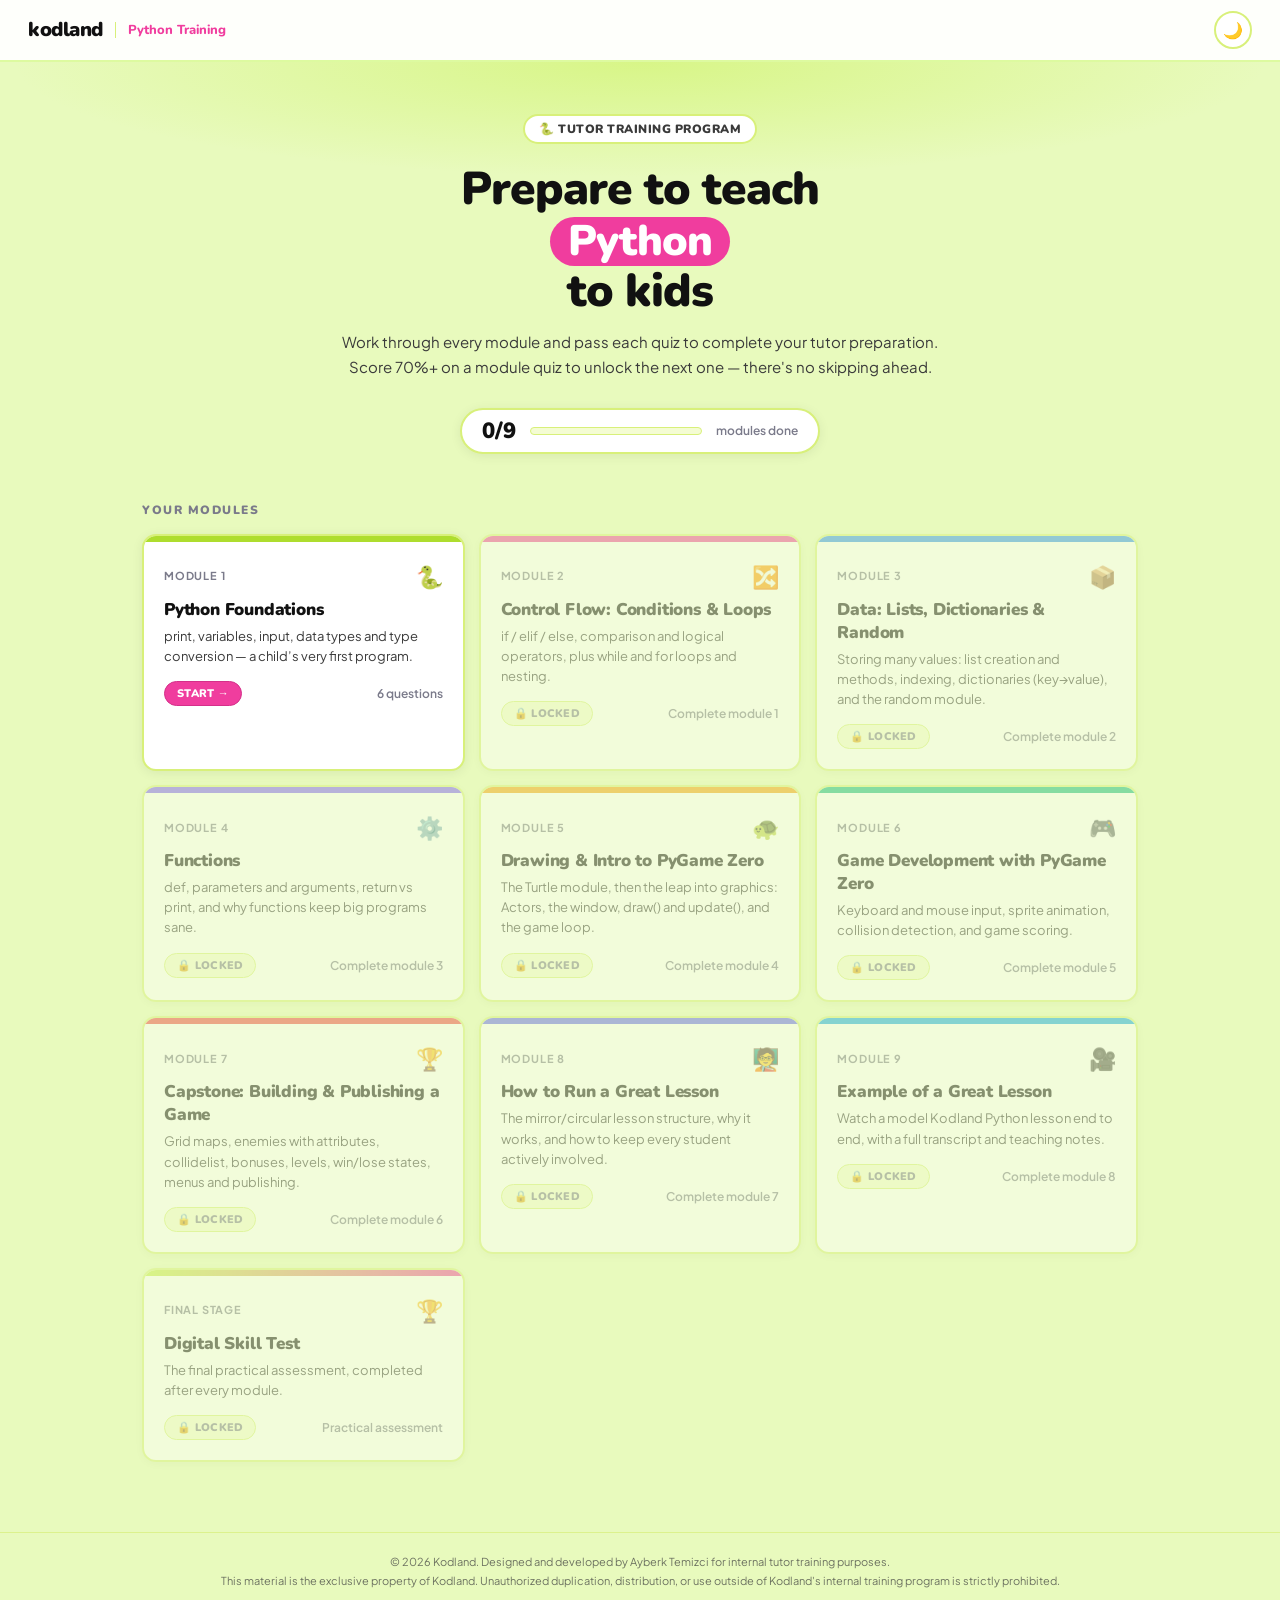
==== commit 1fa4911d: "Update 2" ====
--- a/index.html
+++ b/index.html
@@ -89,8 +89,10 @@
 .bd{background:var(--lime);color:var(--ink);border:1.5px solid var(--lime-d)}
 .bs{background:var(--pink);color:#fff;border:1.5px solid var(--pink-d)}
 .bl{background:var(--surface2);color:var(--text-muted);border:1.5px solid var(--border)}
+.btr{background:#FFF7E6;color:#B45309;border:1.5px solid #FDE68A}
 [data-theme="dark"] .bd{background:rgba(196,240,70,.18);color:var(--lime);border-color:rgba(196,240,70,.4)}
 [data-theme="dark"] .bs{background:rgba(240,61,158,.18);color:var(--pink);border-color:rgba(240,61,158,.4)}
+[data-theme="dark"] .btr{background:rgba(245,158,11,.1);color:#FBB040;border-color:rgba(245,158,11,.3)}
 .stag{font-size:12px;color:var(--text-muted);font-weight:600}
 .stag b{color:var(--text)}
 /* CONTENT */
@@ -104,6 +106,8 @@
 .card{background:var(--surface);border:2px solid var(--border);border-radius:var(--r);padding:18px 20px;margin-bottom:10px;box-shadow:var(--shadow)}
 .card h4{font-family:'Nunito',sans-serif;font-size:14px;font-weight:900;color:var(--text);margin-bottom:7px}
 .card p,.card li{font-size:14px;color:var(--text2);line-height:1.7}
+.card p{margin-bottom:8px}
+.card p:last-child{margin-bottom:0}
 .card ul{padding-left:17px}
 .card li{margin-bottom:4px}
 .card p strong,.card li strong{color:var(--text)}
@@ -175,29 +179,48 @@
 .cert p{color:var(--text2);margin-top:6px;font-size:14px}
 .cmods{display:flex;justify-content:center;gap:8px;margin-top:20px;flex-wrap:wrap}
 .cmod{width:40px;height:40px;border-radius:50%;display:flex;align-items:center;justify-content:center;font-size:16px}
+/* VIDEO (for the example-lesson module, ready for the recording) */
+.video-wrap{position:relative;width:100%;padding-bottom:56.25%;height:0;overflow:hidden;border-radius:var(--r,14px);border:2px solid var(--border);box-shadow:var(--shadow-h,0 8px 24px rgba(0,0,0,.12));background:#000;margin:4px 0 8px;}
+.video-wrap iframe,.video-wrap video{position:absolute;inset:0;width:100%;height:100%;border:0;background:#000;}
+.video-cap{font-size:12px;color:var(--text-muted,#888);margin:0 0 14px;text-align:center;}
+.video-ph{display:flex;flex-direction:column;align-items:center;justify-content:center;width:100%;padding:60px 24px;border-radius:var(--r);border:2px dashed var(--border);background:var(--surface);color:var(--text-muted);text-align:center;line-height:1.7;margin:4px 0 8px}
+.video-ph .vpe{font-size:44px;margin-bottom:12px}
 /* DST */
-.dst-body{padding:60px 40px;max-width:640px;margin:0 auto;flex:1;text-align:center}
-.dst-badge{display:inline-flex;align-items:center;gap:6px;background:var(--lime);color:var(--ink);border:2px solid var(--lime-d);border-radius:var(--rpill);padding:5px 14px;font-family:'Nunito',sans-serif;font-size:12px;font-weight:900;text-transform:uppercase;letter-spacing:.5px;margin-bottom:18px}
+.dst-body{padding:48px 40px 60px;max-width:780px;margin:0 auto;flex:1}
+.dst-intro{text-align:center;margin-bottom:8px}
+.dst-badge{display:inline-flex;align-items:center;gap:6px;background:var(--lime);color:var(--ink);border:2px solid var(--lime-d);border-radius:var(--rpill);padding:5px 14px;font-family:'Nunito',sans-serif;font-size:12px;font-weight:900;text-transform:uppercase;letter-spacing:.5px;margin-bottom:14px}
 [data-theme="dark"] .dst-badge{background:rgba(196,240,70,.18);color:var(--lime);border-color:rgba(196,240,70,.4)}
-.dst-h1{font-family:'Nunito',sans-serif;font-size:clamp(24px,4vw,34px);font-weight:900;letter-spacing:-.6px;line-height:1.12;color:var(--text);margin-bottom:14px}
-.dst-sub{font-size:15px;color:var(--text2);line-height:1.7;margin-bottom:30px}
-.dst-placeholder{background:var(--surface);border:2px dashed var(--border);border-radius:var(--r);padding:48px 28px;color:var(--text-muted);font-size:14px;line-height:1.7}
-.dst-placeholder .dpe{font-size:44px;margin-bottom:14px}
-/* skip & modal */
-.modal-overlay{display:none;position:fixed;inset:0;background:rgba(0,0,0,.45);backdrop-filter:blur(4px);z-index:200;align-items:center;justify-content:center}
-.modal-overlay.show{display:flex}
-.modal{background:var(--surface);border:2px solid var(--border);border-radius:20px;padding:32px 28px;max-width:440px;width:90%;text-align:center;box-shadow:0 20px 60px rgba(0,0,0,.2)}
-.modal h3{font-family:'Nunito',sans-serif;font-size:20px;font-weight:900;color:var(--text);margin-bottom:10px}
-.modal p{font-size:14px;color:var(--text2);line-height:1.65;margin-bottom:24px}
-.modal-btns{display:flex;gap:10px}
-.modal-yes{flex:1;padding:13px;background:var(--pink);color:#fff;border:none;border-radius:var(--rpill);font-family:'Nunito',sans-serif;font-size:15px;font-weight:900;cursor:pointer;transition:all .15s}
-.modal-yes:hover{background:var(--pink-d)}
-.modal-no{flex:1;padding:13px;background:var(--surface2);color:var(--text2);border:2px solid var(--border);border-radius:var(--rpill);font-family:'Nunito',sans-serif;font-size:15px;font-weight:700;cursor:pointer;transition:all .15s}
-.modal-no:hover{background:var(--border);color:var(--text)}
-.skip-row{text-align:center;padding:0 32px 48px}
-.skip-btn{background:none;border:none;color:var(--text-muted);font-family:'Plus Jakarta Sans',sans-serif;font-size:13px;font-weight:600;cursor:pointer;text-decoration:underline;text-underline-offset:3px;transition:color .15s}
-.skip-btn:hover{color:var(--text2)}
-@media(max-width:640px){.dst-body{padding-left:18px;padding-right:18px}}
+.dst-h1{font-family:'Nunito',sans-serif;font-size:clamp(24px,4vw,34px);font-weight:900;letter-spacing:-.6px;line-height:1.12;color:var(--text);margin-bottom:10px}
+.dst-sub{font-size:15px;color:var(--text2);line-height:1.7;max-width:620px;margin:0 auto}
+.dst-stage-header{display:flex;align-items:center;gap:12px;margin:38px 0 18px;padding-bottom:12px;border-bottom:2px solid var(--border)}
+.dst-stage-pill{font-family:'Nunito',sans-serif;font-size:12px;font-weight:900;text-transform:uppercase;letter-spacing:.8px;padding:5px 14px;border-radius:var(--rpill);background:var(--lime);color:var(--ink);flex-shrink:0}
+[data-theme="dark"] .dst-stage-pill{background:rgba(196,240,70,.2);color:var(--lime)}
+.dst-stage-title{font-family:'Nunito',sans-serif;font-size:20px;font-weight:900;color:var(--text)}
+.dst-task{display:flex;gap:16px;margin-bottom:12px;align-items:flex-start}
+.dst-task-num{width:32px;height:32px;border-radius:50%;background:var(--ink);color:#fff;font-family:'Nunito',sans-serif;font-weight:900;font-size:15px;display:flex;align-items:center;justify-content:center;flex-shrink:0;margin-top:2px}
+[data-theme="dark"] .dst-task-num{background:var(--lime);color:var(--ink)}
+.dst-task-body{flex:1;background:var(--surface);border:2px solid var(--border);border-radius:var(--r);padding:16px 18px;box-shadow:var(--shadow)}
+.dst-task-body p{font-size:14px;color:var(--text2);line-height:1.65}
+.dst-task-body p strong{color:var(--text)}
+.dst-task-body ul{padding-left:18px;margin-top:8px}
+.dst-task-body li{font-size:14px;color:var(--text2);line-height:1.65;margin-bottom:4px}
+.dst-task-body li strong{color:var(--text)}
+.dst-task-body code{font-family:'JetBrains Mono',monospace;font-size:12px;background:var(--surface2);border:1.5px solid var(--border);border-radius:5px;padding:2px 7px;color:var(--pink)}
+[data-theme="dark"] .dst-task-body code{color:var(--lime)}
+.dst-link-btn{display:inline-flex;align-items:center;gap:7px;margin-top:14px;padding:12px 22px;background:var(--ink);color:#fff;border:none;border-radius:var(--rpill);font-family:'Nunito',sans-serif;font-size:15px;font-weight:900;cursor:pointer;text-decoration:none;transition:all .15s}
+.dst-link-btn:hover{background:var(--pink);transform:translateY(-1px)}
+[data-theme="dark"] .dst-link-btn{background:var(--lime);color:var(--ink)}
+[data-theme="dark"] .dst-link-btn:hover{background:var(--pink);color:#fff}
+.dst-submit-card{background:var(--surface);border:2px solid var(--border);border-radius:var(--r);padding:22px 24px;box-shadow:var(--shadow);text-align:center}
+.dst-submit-card h3{font-family:'Nunito',sans-serif;font-size:18px;font-weight:900;color:var(--text);margin-bottom:8px}
+.dst-submit-card p{font-size:14px;color:var(--text2);line-height:1.65;margin-bottom:6px}
+.dst-inline-link{color:var(--pink);text-decoration:underline;text-underline-offset:2px}
+[data-theme="dark"] .dst-inline-link{color:var(--lime)}
+.dst-img{display:block;max-width:100%;border-radius:var(--rsm);border:1.5px solid var(--border);margin-top:12px}
+.dst-img.pix{max-width:240px;image-rendering:pixelated}
+.dst-imgrow{display:flex;flex-wrap:wrap;gap:10px;margin-top:12px}
+.dst-imgrow .dst-img{margin-top:0}
+@media(max-width:640px){.dst-body{padding-left:18px;padding-right:18px}.dst-task{flex-direction:column;gap:8px}}
 </style>
 </head>
 <body>
@@ -219,9 +242,9 @@
     <div class="hero-inner">
       <div class="eyebrow">🐍 Tutor Training Program</div>
       <h1>Prepare to teach<br><span class="h-pill">Python</span><br>to kids</h1>
-      <p>Work through all 7 modules and pass each quiz to complete your tutor preparation. Score 70%+ to unlock the next module.</p>
+      <p>Work through every module and pass each quiz to complete your tutor preparation. Score 70%+ on a module quiz to unlock the next one — there's no skipping ahead.</p>
       <div class="prog-strip">
-        <div class="pnum" id="pnum">0/7</div>
+        <div class="pnum" id="pnum">0/9</div>
         <div class="ptrack"><div class="pfill" id="pfill" style="width:0%"></div></div>
         <div class="plbl">modules done</div>
       </div>
@@ -230,22 +253,6 @@
   <div class="msec">
     <div class="slbl">Your modules</div>
     <div class="grid" id="mgrid"></div>
-  </div>
-  <div class="skip-row">
-    <button class="skip-btn" onclick="document.getElementById('skip-modal').classList.add('show')">Skip training and go straight to the DST →</button>
-  </div>
-</div>
-
-<!-- SKIP MODAL -->
-<div class="modal-overlay" id="skip-modal">
-  <div class="modal">
-    <div style="font-size:40px;margin-bottom:12px">⚡</div>
-    <h3>Skip the training?</h3>
-    <p>Are you sure you'd like to skip the training materials and go straight to the Digital Skill Test?</p>
-    <div class="modal-btns">
-      <button class="modal-no" onclick="document.getElementById('skip-modal').classList.remove('show')">No, keep studying</button>
-      <button class="modal-yes" onclick="document.getElementById('skip-modal').classList.remove('show');showDST()">Yes, take the DST</button>
-    </div>
   </div>
 </div>
 
@@ -334,14 +341,152 @@
     </div>
   </nav>
   <div class="dst-body">
-    <div class="dst-badge">🏆 Digital Skill Test</div>
-    <div class="dst-h1">The DST goes here</div>
-    <p class="dst-sub">This is the final practical assessment. The tasks will be added later.</p>
-    <div class="dst-placeholder">
-      <div class="dpe">🚧</div>
-      <strong>Coming soon.</strong><br>
-      The Digital Skill Test content has not been added yet.
-    </div>
+    <div class="dst-intro">
+      <div class="dst-badge">🏆 Digital Skill Test · 2025</div>
+      <div class="dst-h1">Test for Python Tutors</div>
+      <p class="dst-sub">In this task, you can demonstrate your Python knowledge and your ability to assist students while writing projects — as well as your diligence, honesty, and willingness to follow the established guidelines. Your task is to create a game that meets the requirements below. You don’t need a super cool third-party project — you need a project that is a good fit for this specific task!</p>
+    </div>
+
+    <div class="dst-stage-header">
+      <span class="dst-stage-pill">The Task</span>
+      <span class="dst-stage-title">🎮 Build a game</span>
+    </div>
+
+    <div class="dst-task">
+      <div class="dst-task-num">1</div>
+      <div class="dst-task-body"><p>The project folder must include a <code>readme.txt</code> listing the used libraries and instructions on how to run the project.</p></div>
+    </div>
+    <div class="dst-task">
+      <div class="dst-task-num">2</div>
+      <div class="dst-task-body"><p>The code must be <strong>entirely original and written independently.</strong> (The visuals do not need to be original.)</p></div>
+    </div>
+    <div class="dst-task">
+      <div class="dst-task-num">3</div>
+      <div class="dst-task-body"><p>Only the following modules may be used:</p>
+        <ul>
+          <li><strong>Pygame Zero</strong></li>
+          <li><strong>math</strong></li>
+          <li><strong>random</strong></li>
+          <li>Other libraries are <strong>NOT ALLOWED!</strong></li>
+          <li>The <strong>Pygame</strong> library <strong>MUST NOT</strong> be used.</li>
+          <li><em>Exception:</em> you may import the <code>Rect</code> class from Pygame.</li>
+        </ul>
+      </div>
+    </div>
+    <div class="dst-task">
+      <div class="dst-task-num">4</div>
+      <div class="dst-task-body"><p>You may only create a game of one of the following types:</p>
+        <ul>
+          <li><strong>Roguelike</strong> (e.g. The Binding of Isaac, Hades, Slay the Spire)</li>
+          <li><strong>Platformer</strong> (e.g. Super Mario Bros., Sonic the Hedgehog)</li>
+          <li><strong>Runner</strong> (e.g. Subway Surfers, Temple Run)</li>
+        </ul>
+      </div>
+    </div>
+    <div class="dst-task">
+      <div class="dst-task-num">5</div>
+      <div class="dst-task-body"><p>The game must have a <strong>main menu with clickable buttons:</strong></p>
+        <ul>
+          <li>Start Game</li>
+          <li>Turn Music and Sounds On/Off</li>
+          <li>Exit</li>
+        </ul>
+        <img class="dst-img" src="assets/dst/image1.png" alt="Example game screen with clickable menu buttons" loading="lazy">
+        <img class="dst-img" src="assets/dst/image5.png" alt="Example main menu: Play, Sound On/Off, Exit" loading="lazy">
+      </div>
+    </div>
+    <div class="dst-task">
+      <div class="dst-task-num">6</div>
+      <div class="dst-task-body"><p>The game must have at least <strong>two different enemies</strong> that are dangerous to the hero.</p>
+        <img class="dst-img" src="assets/dst/image3.gif" alt="Roguelike map with several different enemies" loading="lazy">
+      </div>
+    </div>
+    <div class="dst-task">
+      <div class="dst-task-num">7</div>
+      <div class="dst-task-body"><p>The enemies must <strong>move within their own areas.</strong></p>
+        <img class="dst-img" src="assets/dst/image4.gif" alt="Enemies moving, each confined to its own room" loading="lazy">
+      </div>
+    </div>
+    <div class="dst-task">
+      <div class="dst-task-num">8</div>
+      <div class="dst-task-body"><p>The game must have a <strong>logical game-ending mechanic without bugs</strong> — for both winning and losing.</p>
+        <img class="dst-img" src="assets/dst/image7.gif" alt="Example gameplay leading to a win/lose outcome" loading="lazy">
+      </div>
+    </div>
+    <div class="dst-task">
+      <div class="dst-task-num">9</div>
+      <div class="dst-task-body"><p>Both the player character and the enemies must have <strong>sprite animations for moving</strong> (for example, leg movements while walking).</p>
+        <img class="dst-img" src="assets/dst/image10.gif" alt="Character running with animated leg movement" loading="lazy">
+        <div class="dst-imgrow"><img class="dst-img pix" src="assets/dst/image11.gif" alt="Animated character moving through grass"></div>
+      </div>
+    </div>
+    <div class="dst-task">
+      <div class="dst-task-num">10</div>
+      <div class="dst-task-body"><p>The game must have <strong>both background music and game sounds</strong> (sounds when the character attacks or collides with an enemy, a coin sound when collecting a reward, etc.).</p><p style="margin-top:6px">Example sound resource: <a class="dst-inline-link" href="https://mixkit.co" target="_blank" rel="noopener noreferrer">mixkit.co</a></p></div>
+    </div>
+    <div class="dst-task">
+      <div class="dst-task-num">11</div>
+      <div class="dst-task-body"><p>Both the player character and the enemies must have <strong>idle animations</strong> (for example: breathing, looking around, moving fins, wagging tails, etc.).</p><p style="margin-top:6px">Example visual resource: <a class="dst-inline-link" href="https://kenney.nl" target="_blank" rel="noopener noreferrer">Kenney.nl</a></p>
+        <div class="dst-imgrow">
+          <img class="dst-img pix" src="assets/dst/image9.gif" alt="Idle character animation">
+          <img class="dst-img pix" src="assets/dst/image6.gif" alt="Idle character animation in grass">
+          <img class="dst-img pix" src="assets/dst/image2.gif" alt="Idle scene with enemy">
+        </div>
+      </div>
+    </div>
+    <div class="dst-task">
+      <div class="dst-task-num">12</div>
+      <div class="dst-task-body"><p>You must write <strong>your own classes</strong> to implement character movement and sprite animations. <strong>(Object-Oriented Programming)</strong></p>
+        <img class="dst-img" src="assets/dst/image8.png" alt="Example of a custom class implementing movement" loading="lazy">
+      </div>
+    </div>
+    <div class="dst-task">
+      <div class="dst-task-num">13</div>
+      <div class="dst-task-body"><p>You must use <strong>clear, meaningful English names</strong> for variables, classes and functions — follow <strong>PEP 8</strong> rules.</p></div>
+    </div>
+
+    <div class="dst-stage-header">
+      <span class="dst-stage-pill">Notes</span>
+      <span class="dst-stage-title">📌 Definitions & guidance</span>
+    </div>
+    <div class="card">
+      <ul style="padding-left:17px">
+        <li style="margin-bottom:6px">A <strong>roguelike</strong> game is a top-down game where all objects and characters are placed on the grid of the game world. Movement between cells must be smooth and animated.</li>
+        <li style="margin-bottom:6px">A <strong>point-and-click adventure</strong> game offers a top-down perspective similar to roguelike games, but the character’s movement is not restricted to the grid.</li>
+        <li style="margin-bottom:6px">A <strong>platformer</strong> is a side-view game where the character can jump across platforms.</li>
+        <li><strong>Sprite animation</strong> means using a sequence of continuously and cyclically changing images to animate a character. Simply switching between a left-facing image and a right-facing image is <strong>NOT</strong> sprite animation. 🧐</li>
+      </ul>
+    </div>
+    <div class="callout ct"><span class="ci">💡</span><span>You don’t need overly complex or long code — typically <strong>100–200 meaningful lines</strong> are enough to complete the task well.</span></div>
+    <div class="callout cg"><span class="ci">✅</span><span>The complexity of this project is only about <strong>30% higher</strong> than the final projects of our students. If a tutor can guide students through their projects, this level is well within reach — we hope you complete it successfully! 👍</span></div>
+
+    <div class="dst-stage-header">
+      <span class="dst-stage-pill">Important</span>
+      <span class="dst-stage-title">⚠️ Please read carefully</span>
+    </div>
+    <div class="callout cw"><span class="ci">⚠️</span><span>If you violate several key requirements at once, there may be <strong>no opportunity to revise</strong> the project.</span></div>
+    <div class="callout cw"><span class="ci">⚠️</span><span>The project must <strong>NOT</strong> be fully or partially copied from the internet — doing so will immediately raise concerns about your honesty and professionalism.</span></div>
+    <div class="callout cw"><span class="ci">🚫</span><span>The use of <strong>AI is a direct rejection reason.</strong></span></div>
+
+    <div class="dst-stage-header">
+      <span class="dst-stage-pill">Submission</span>
+      <span class="dst-stage-title">📤 How to submit</span>
+    </div>
+    <div class="dst-task">
+      <div class="dst-task-num">1</div>
+      <div class="dst-task-body"><p>Upload the completed project to a cloud storage platform (<strong>Google Drive or GitHub</strong>) and make sure to <strong>provide access</strong> to the project folder. Please do <strong>NOT</strong> use compressed file formats!</p></div>
+    </div>
+    <div class="dst-task">
+      <div class="dst-task-num">2</div>
+      <div class="dst-task-body"><p>Complete the skill test below and <strong>paste your project link</strong> as the answer to the final question.</p></div>
+    </div>
+    <div class="dst-submit-card">
+      <h3>🔗 Ready to submit?</h3>
+      <p>Open the skill test form, complete it, and paste your project link as the final answer.</p>
+      <a class="dst-link-btn" href="https://docs.google.com/forms/d/e/1FAIpQLSe5PHHfupTugMd-rkb8JTLZ5O-0l88MMGtg5ZjU5SF4pmQ7cw/viewform" target="_blank" rel="noopener noreferrer">Open the Skill Test Form →</a>
+    </div>
+
+    <p style="text-align:center;color:var(--text-muted);font-size:14px;margin-top:28px">Good luck! 🍀</p>
   </div>
 </div>
 
@@ -363,307 +508,574 @@
 }
 
 // ─── MODULE DATA ──────────────────────────────────────────────────────────
-// Teaching-focused content. Assumes the candidate already knows Python; each
-// module prepares them to TEACH that part of the Kodland Python course.
+// Teaching-focused training. Assumes the candidate can already code; each module
+// builds a deep, practical understanding of HOW to teach that part of the Kodland
+// Python course — the concepts, the worked examples, the misconceptions, and the
+// pedagogy. The final module is a model recorded lesson (content added later).
 const MODULES = [
   {
     id:1, emoji:'🐍', color:'#AEDD2E',
     title:'Python Foundations',
-    desc:'print, variables, input and data types — the very first lessons kids meet.',
-    obj:'Be ready to teach a child their first lines of Python: output, variables, input, and the basic data types — and to spot the mistakes beginners always make.',
+    desc:'print, variables, input, data types and type conversion — a child’s very first program.',
+    obj:'Build a teaching-grade understanding of the absolute basics: output, variables, input, the core data types, and the conversions between them. By the end you should be able to explain each one three different ways and predict the exact errors a beginner will hit.',
     sections:[
-      {t:'📚 What this covers in the course', cards:[
-        {type:'text', h:'The opening module', b:'This is where students write their first program ever. The arc is: <code>print()</code> to show text → variables to store things → <code>input()</code> to talk to the user → data types and <code>type()</code> → converting between types with <code>int()</code> and <code>str()</code>. Everything later builds on this.'},
-        {type:'tip', txt:'A child\'s very first "Hello, world!" should run within the first few minutes. Early success keeps them engaged — don\'t front-load theory.'}
-      ]},
-      {t:'💻 The code they\'ll see', cards:[
-        {type:'code', lbl:'print, variables & input', code:`<span class="cf">print</span>(<span class="cs">"Hello! What's your name?"</span>)
-name = <span class="cf">input</span>()
-<span class="cf">print</span>(<span class="cs">"Nice to meet you,"</span>, name)
-
+      {t:'🗺️ Where this sits in the course', cards:[
+        {type:'text', h:'The first contact with code', b:'This is the module where a child runs their first program ever. Nothing here is hard for you — the challenge is entirely pedagogical. The course arc is deliberate: <strong>output</strong> (<code>print</code>) so they see results instantly → <strong>variables</strong> so the program can remember things → <strong>input</strong> so it can talk back → <strong>data types</strong> so they understand what kind of value they’re holding → <strong>conversion</strong> so input can be used in maths. Every later module — loops, lists, functions, even games — stands on these five ideas.'},
+        {type:'text', h:'Your real job in lesson 1', b:'Get a working, personalised program on the child’s screen within the first few minutes. Early, visible success is what makes a 9-year-old want to come back. Theory comes <em>after</em> the dopamine hit of seeing their own name printed, never before it.'},
+        {type:'tip', txt:'Pace rule: one new idea, then immediately run something. Beginners cannot hold three abstract concepts in their head before seeing any of them work. Code → run → react → next idea.'}
+      ]},
+      {t:'🖨️ print() — output', cards:[
+        {type:'text', h:'What to teach', b:'<code>print()</code> displays whatever is inside the brackets. Text needs quotes; numbers don’t. You can print several things at once by separating them with commas, and Python adds a space between them automatically.'},
+        {type:'code', lbl:'print basics', code:`<span class="cf">print</span>(<span class="cs">"Hello, world!"</span>)
+<span class="cf">print</span>(<span class="cn">2024</span>)
+<span class="cf">print</span>(<span class="cs">"You are"</span>, <span class="cn">9</span>, <span class="cs">"years old"</span>)
+<span class="cc"># Output: You are 9 years old</span>`},
+        {type:'warn', txt:'The #1 first-ever error is forgetting the quotes: <code>print(Hello)</code> makes Python look for a <em>variable</em> called Hello and throw <code>NameError</code>. Teach the rule out loud: <strong>"text always wears quotes."</strong>'}
+      ]},
+      {t:'📦 Variables — memory', cards:[
+        {type:'text', h:'What to teach', b:'A variable stores one value under a name so you can reuse it later. The name goes on the left of <code>=</code>, the value on the right. Reading the line right-to-left helps: "take the value 9, and put it in the box called age."'},
+        {type:'code', lbl:'variables', code:`name = <span class="cs">"Mia"</span>
+age = <span class="cn">9</span>
+<span class="cf">print</span>(<span class="cs">"Hi"</span>, name)
+age = age <span class="ck">+</span> <span class="cn">1</span>   <span class="cc"># the box can be updated</span>
+<span class="cf">print</span>(<span class="cs">"Next year:"</span>, age)`},
+        {type:'hi', h:'The metaphor that works', b:'"A variable is a labelled box that holds one thing. Put something new in and the old thing is gone." This explains reassignment perfectly — kids immediately grasp that <code>age = age + 1</code> empties the box and refills it.'},
+        {type:'warn', txt:'<code>=</code> is not "equals" in the maths sense — it means "put the right side into the left side." Saying "equals" out loud causes real confusion later with <code>==</code>. Say "<strong>gets</strong>" or "<strong>becomes</strong>" instead: "age becomes 10."'}
+      ]},
+      {t:'⌨️ input() — and why everything is a string', cards:[
+        {type:'text', h:'The single most important idea in the module', b:'<code>input()</code> pauses the program, waits for the user to type, and hands back what they typed <strong>as a string — always, even if they typed digits.</strong> This one fact is the source of more beginner bugs than anything else in the whole course, so it deserves real time.'},
+        {type:'code', lbl:'the classic bug, then the fix', code:`age = <span class="cf">input</span>(<span class="cs">"How old are you? "</span>)
+<span class="cf">print</span>(age <span class="ck">+</span> <span class="cn">1</span>)
+<span class="cc"># TypeError: can only concatenate str ... not int</span>
+
+<span class="cc"># Fix: convert the text into a number</span>
 age = <span class="cf">int</span>(<span class="cf">input</span>(<span class="cs">"How old are you? "</span>))
-<span class="cf">print</span>(<span class="cs">"Next year you'll be"</span>, age <span class="ck">+</span> <span class="cn">1</span>)`},
-        {type:'text', h:'Why the int() matters', b:'<code>input()</code> <strong>always</strong> returns a string. <code>age + 1</code> would crash without <code>int()</code>. This single idea — "input is text until you convert it" — is the #1 thing to drill.'}
-      ]},
-      {t:'🧒 How kids stumble', cards:[
-        {type:'twocol', left:{h:'Common mistakes', items:['Forgetting quotes around text → <code>NameError</code>','Adding a string and a number','Mixing up <code>=</code> (assign) and <code>==</code> (compare)','Typos in variable names']}, right:{h:'How to head them off', items:['Show the error message — teach them to read it','Demo <code>type()</code> live','Keep names short & meaningful','Run code often, in tiny steps']}},
-        {type:'warn', txt:'<code>"5" + "3"</code> gives <code>"53"</code>, not <code>8</code>. Show this on purpose — surprising bugs stick in memory better than rules.'}
-      ]},
-      {t:'🎯 Teaching tips', cards:[
-        {type:'hi', h:'Make it concrete', b:'A variable is "a labelled box that holds one thing." A data type is "what kind of thing is in the box — words, whole numbers, or decimals." Concrete metaphors beat definitions for this age group.'},
-        {type:'good', txt:'Let students personalise output — their name, their age, their favourite game. Ownership turns a dry exercise into something they want to show off.'}
+<span class="cf">print</span>(<span class="cs">"Next year you’ll be"</span>, age <span class="ck">+</span> <span class="cn">1</span>)`},
+        {type:'good', txt:'Teach it as a story: "input always gives you words, never numbers. If you want to do maths, you must first turn the words into a number with <code>int()</code>." Show the crash on purpose, read the error together, then fix it. The bug-then-fix sequence is more memorable than a rule given upfront.'}
+      ]},
+      {t:'🔢 Data types & conversion', cards:[
+        {type:'text', h:'The three types kids meet first', b:'<strong>str</strong> (text in quotes), <strong>int</strong> (whole numbers), and <strong>float</strong> (decimals). <code>type(x)</code> reveals which one a value is — keep it open in a demo and check things live. Conversion functions move between them: <code>int("5")</code> → 5, <code>str(5)</code> → "5", <code>float("3.2")</code> → 3.2.'},
+        {type:'code', lbl:'type() and conversions', code:`<span class="cf">print</span>(<span class="cf">type</span>(<span class="cs">"hi"</span>))    <span class="cc"># &lt;class 'str'&gt;</span>
+<span class="cf">print</span>(<span class="cf">type</span>(<span class="cn">7</span>))       <span class="cc"># &lt;class 'int'&gt;</span>
+<span class="cf">print</span>(<span class="cf">type</span>(<span class="cn">3.5</span>))     <span class="cc"># &lt;class 'float'&gt;</span>
+
+score = <span class="cf">int</span>(<span class="cs">"10"</span>)        <span class="cc"># "10" -&gt; 10</span>
+label = <span class="cs">"Score: "</span> <span class="ck">+</span> <span class="cf">str</span>(score)  <span class="cc"># number -&gt; text to join</span>`},
+        {type:'twocol', left:{h:'String + Number = trouble', items:['<code>"5" + 3</code> &rarr; <code>TypeError</code>','<code>"5" + "3"</code> &rarr; <code>"53"</code> (joined!)','<code>5 + 3</code> &rarr; <code>8</code> (real maths)']}, right:{h:'How to teach the difference', items:['Run all three live — let them predict','"+ on text glues; + on numbers adds"','Use <code>type()</code> to reveal why']}}
+      ]},
+      {t:'🧒 The misconceptions you will meet', cards:[
+        {type:'twocol', left:{h:'What beginners get wrong', items:['Forgetting quotes around text','Treating <code>input()</code> as a number','Mixing <code>=</code> and <code>==</code>','Typos in variable names (<code>naem</code>)','Thinking a variable "shows" itself without <code>print</code>']}, right:{h:'Your pre-emptive moves', items:['"Text wears quotes"','"input always gives words"','"one = stores, two == asks"','Read the <code>NameError</code> together','"Storing is silent; only print shows"']}},
+        {type:'warn', txt:'When an error appears, resist fixing it yourself. Read the last line of the traceback <em>with</em> the student and let them find the cause. Building error-reading independence early is one of the highest-leverage things a tutor does.'}
+      ]},
+      {t:'🎯 Putting it together', cards:[
+        {type:'hi', h:'A first project they’re proud of', b:'A tiny "About Me" or age-in-2050 calculator uses every idea in the module: input, conversion, a variable, arithmetic and print. Let them personalise it (their name, their favourite game). Ownership turns a drill into something they screenshot and show a parent.'},
+        {type:'code', lbl:'mini-project: age in 2050', code:`name = <span class="cf">input</span>(<span class="cs">"Your name? "</span>)
+age = <span class="cf">int</span>(<span class="cf">input</span>(<span class="cs">"Your age? "</span>))
+future = age <span class="ck">+</span> (<span class="cn">2050</span> <span class="ck">-</span> <span class="cn">2024</span>)
+<span class="cf">print</span>(name <span class="ck">+</span> <span class="cs">", in 2050 you’ll be "</span> <span class="ck">+</span> <span class="cf">str</span>(future))`},
+        {type:'good', txt:'Notice this mini-project needs <code>int()</code> on the way in and <code>str()</code> on the way out — a perfect, natural reason for conversions to exist. Reach for examples where the concept is genuinely needed rather than demonstrated in isolation.'}
       ]}
     ],
     quiz:[
-      {q:'A student writes age = input("Age: ") then age + 1 and gets a TypeError. What\'s the cleanest fix to teach?', opts:['Tell them Python is broken','Wrap the input in int(): age = int(input("Age: "))','Use a different variable name','Remove the + 1'], c:1, fb:'input() returns a string; int() converts it to a number so arithmetic works.'},
-      {q:'What is the best beginner-friendly explanation of a "variable"?', opts:['A function that returns data','A labelled box that stores one value you can use later','A loop counter','A type of error'], c:1, fb:'The "labelled box" metaphor is concrete and age-appropriate.'},
-      {q:'What does print("5" + "3") output?', opts:['8','53','"53" with an error','Nothing'], c:1, fb:'Both are strings, so + concatenates them into "53". Great teachable surprise.'},
-      {q:'A child gets NameError: name \'naem\' is not defined. The best teaching move is to:', opts:['Fix it silently for them','Have them read the error and find the typo themselves','Restart the lesson','Tell them to avoid variables'], c:1, fb:'Teaching kids to read error messages builds independence — a core tutoring goal.'},
-      {q:'Which function tells you what kind of value a variable holds?', opts:['kind()', 'type()', 'check()', 'data()'], c:1, fb:'type() reveals str, int, float, etc. — useful for demonstrating conversions live.'}
+      {q:'A student writes age = input("Age: ") then age + 1 and gets a TypeError. What is the cleanest fix and the idea behind it?', opts:['Wrap the input in int(): age = int(input(...)) — input always returns a string','Restart Python; the interpreter got confused','Rename the variable to avoid a clash','Remove the + 1 since you can’t add to input'], c:0, fb:'input() always returns a string, so it must be converted with int() before arithmetic. This is the module’s central idea.'},
+      {q:'Which explanation of a "variable" is best for a 9-year-old?', opts:['A labelled box that holds one value you can reuse and overwrite','A function that returns stored data','A reserved keyword in Python','A loop that remembers numbers'], c:0, fb:'The "labelled box" metaphor is concrete and also explains reassignment cleanly.'},
+      {q:'Why is it risky to read the "=" symbol aloud as "equals" to beginners?', opts:['It encourages confusion with ==, which actually means "is equal to"','"Equals" is grammatically incorrect','Python doesn’t use the = symbol','It makes the lesson longer'], c:0, fb:'Saying "gets" or "becomes" keeps assignment (=) distinct from comparison (==), preventing a very common later mix-up.'},
+      {q:'A child runs their program and "nothing shows up", although they stored a value in a variable. The most likely cause?', opts:['They stored the value but never called print() to display it','The variable name is too long','Python only prints numbers','They need to import a display module'], c:0, fb:'Storing a value is silent; only print() puts something on screen. "Storing is silent, only print shows."'},
+      {q:'What does print("5" + "3") output, and why is it a good thing to demonstrate live?', opts:['"53" — + joins strings, a memorable surprise that motivates type awareness','8 — Python adds the numbers','An error — you can’t use + on strings','"5 3" — Python adds a space'], c:0, fb:'Both operands are strings, so + concatenates to "53". The surprise sticks better than simply stating the rule.'},
+      {q:'A student hits NameError: name ‘naem’ is not defined. The best teaching response is to:', opts:['Read the error line together and let them spot the typo','Silently correct it so the lesson keeps moving','Tell them variables are unreliable','Switch to a different example'], c:0, fb:'Coaching students to read tracebacks builds debugging independence — a core long-term goal.'}
     ]
   },
   {
     id:2, emoji:'🔀', color:'#F03D9E',
     title:'Control Flow: Conditions & Loops',
-    desc:'if / elif / else, comparisons, and / or, plus while and for loops.',
-    obj:'Teach students to make programs decide (conditions) and repeat (loops) — including range(), nesting, and the difference between while and for.',
+    desc:'if / elif / else, comparison and logical operators, plus while and for loops and nesting.',
+    obj:'Teach programs to make decisions and to repeat. You should be able to explain indentation as syntax, choose for vs while on the spot, trace a loop by hand, and diagnose the infinite-loop and off-by-one errors before they happen.',
     sections:[
-      {t:'📚 What this covers in the course', cards:[
-        {type:'text', h:'Two big ideas, back to back', b:'First <strong>decisions</strong>: <code>if / elif / else</code>, comparison operators (<code>==, !=, &lt;, &gt;, &gt;=, &lt;=</code>) and combining them with <code>and / or</code>. Then <strong>repetition</strong>: <code>while</code> loops, <code>for</code> loops with <code>range()</code>, and nesting loops/conditions together. These two combine into the first real "algorithms".'},
-        {type:'tip', txt:'Indentation is syntax in Python, not decoration. Spend real time on it here — half of all beginner bugs in this module are indentation or a missing colon.'}
-      ]},
-      {t:'💻 The code they\'ll see', cards:[
-        {type:'code', lbl:'conditions', code:`password = <span class="cf">input</span>(<span class="cs">"Password: "</span>)
-<span class="ck">if</span> password == <span class="cs">"kodland"</span>:
-    <span class="cf">print</span>(<span class="cs">"Access granted"</span>)
-<span class="ck">elif</span> password == <span class="cs">"guest"</span>:
-    <span class="cf">print</span>(<span class="cs">"Limited access"</span>)
+      {t:'🗺️ Where this sits in the course', cards:[
+        {type:'text', h:'Two engines of every program', b:'Up to now programs ran straight down, top to bottom, once. This module adds the two things that make code actually <em>do</em> something interesting: <strong>decisions</strong> (<code>if/elif/else</code>) so the program can branch, and <strong>repetition</strong> (<code>while</code>, <code>for</code>) so it can do work many times without copy-paste. Combined, they produce the first real "algorithms" — and they power every game later in the course.'},
+        {type:'warn', txt:'In Python, indentation <strong>is</strong> syntax, not styling. The spaces under an <code>if</code> or <code>for</code> are what tell Python "this belongs inside." Roughly half of all beginner bugs in this module are a missing colon or wrong indentation — budget time for it explicitly.'}
+      ]},
+      {t:'🔁 Conditions: if / elif / else', cards:[
+        {type:'text', h:'What to teach', b:'<code>if</code> runs a block only when its condition is <code>True</code>. <code>elif</code> ("else if") is checked <em>only</em> if every condition above it was False. <code>else</code> is the catch-all when nothing matched. Python checks them top to bottom and stops at the first match — order matters.'},
+        {type:'code', lbl:'branching', code:`score = <span class="cf">int</span>(<span class="cf">input</span>(<span class="cs">"Your score: "</span>))
+<span class="ck">if</span> score <span class="ck">&gt;=</span> <span class="cn">90</span>:
+    <span class="cf">print</span>(<span class="cs">"Excellent!"</span>)
+<span class="ck">elif</span> score <span class="ck">&gt;=</span> <span class="cn">50</span>:
+    <span class="cf">print</span>(<span class="cs">"You passed"</span>)
 <span class="ck">else</span>:
-    <span class="cf">print</span>(<span class="cs">"Access denied"</span>)`},
-        {type:'code', lbl:'loops', code:`<span class="cc"># repeat a known number of times</span>
-<span class="ck">for</span> i <span class="ck">in</span> <span class="cf">range</span>(<span class="cn">5</span>):
-    <span class="cf">print</span>(<span class="cs">"Countdown:"</span>, <span class="cn">5</span> <span class="ck">-</span> i)
-
-<span class="cc"># repeat until a condition changes</span>
-lives = <span class="cn">3</span>
+    <span class="cf">print</span>(<span class="cs">"Try again"</span>)`},
+        {type:'text', h:'Comparison & logical operators', b:'Comparisons return True/False: <code>==</code> (equal), <code>!=</code> (not equal), <code>&lt;</code>, <code>&gt;</code>, <code>&lt;=</code>, <code>&gt;=</code>. Combine them with <code>and</code> (both must be true) and <code>or</code> (at least one true): <code>if age &gt;= 6 and age &lt;= 12:</code>.'},
+        {type:'tip', txt:'A favourite trap: ordering <code>elif</code> branches wrong. If you check <code>score &gt;= 50</code> before <code>score &gt;= 90</code>, a 95 matches "passed" first and never reaches "Excellent." Teach students to order conditions from most-specific to least.'}
+      ]},
+      {t:'➰ for loops & range()', cards:[
+        {type:'text', h:'What to teach', b:'A <code>for</code> loop repeats a known number of times. <code>range(n)</code> produces the numbers <strong>0 up to but not including n</strong> — so <code>range(5)</code> gives 0,1,2,3,4 (five numbers, starting at zero). <code>range(1, 6)</code> gives 1–5, and <code>range(0, 10, 2)</code> counts in steps of 2.'},
+        {type:'code', lbl:'for + range', code:`<span class="ck">for</span> i <span class="ck">in</span> <span class="cf">range</span>(<span class="cn">5</span>):
+    <span class="cf">print</span>(<span class="cs">"Step"</span>, i)        <span class="cc"># 0,1,2,3,4</span>
+
+<span class="ck">for</span> n <span class="ck">in</span> <span class="cf">range</span>(<span class="cn">5</span>, <span class="cn">0</span>, <span class="ck">-</span><span class="cn">1</span>):
+    <span class="cf">print</span>(<span class="cs">"Countdown:"</span>, n) <span class="cc"># 5,4,3,2,1</span>`},
+        {type:'warn', txt:'The off-by-one confusion is universal: students expect <code>range(5)</code> to print 1–5. Show it once, slowly, and write the produced numbers on the board: 0,1,2,3,4. "Starts at zero, stops <em>before</em> the number."'}
+      ]},
+      {t:'🔄 while loops', cards:[
+        {type:'text', h:'What to teach', b:'A <code>while</code> loop repeats <em>as long as</em> its condition stays True — use it when you don’t know the count in advance ("keep asking until the password is right"). Something inside the loop <strong>must eventually make the condition False</strong>, or it runs forever.'},
+        {type:'code', lbl:'while + a stop condition', code:`lives = <span class="cn">3</span>
 <span class="ck">while</span> lives <span class="ck">&gt;</span> <span class="cn">0</span>:
-    <span class="cf">print</span>(<span class="cs">"Lives left:"</span>, lives)
-    lives <span class="ck">-=</span> <span class="cn">1</span>`}
-      ]},
-      {t:'🧒 How kids stumble', cards:[
-        {type:'twocol', left:{h:'Common mistakes', items:['Using <code>=</code> instead of <code>==</code> in a condition','Forgetting the colon <code>:</code>','Wrong indentation under if/for','Infinite <code>while</code> loops (forgetting to change the variable)']}, right:{h:'How to head them off', items:['"One equals stores, two equals asks"','Make the colon a habit, every time','Use consistent 4-space indents','Always ask: "what makes this loop stop?"']}},
-        {type:'warn', txt:'<code>while True:</code> with no exit is the classic freeze. Teach students to identify the "stopping condition" before they write the loop body.'}
-      ]},
-      {t:'🎯 Teaching tips', cards:[
-        {type:'hi', h:'for vs while — the rule of thumb', b:'Use <code>for</code> when you know how many times ("do this 10 times"). Use <code>while</code> when you repeat until something happens ("keep asking until the answer is right"). Give kids that one-line test.'},
-        {type:'good', txt:'Trace loops by hand on a whiteboard for the first few — write out i = 0, 1, 2… and what prints each time. Seeing the loop "unrolled" removes the magic.'}
+    <span class="cf">print</span>(<span class="cs">"Lives:"</span>, lives)
+    lives <span class="ck">-=</span> <span class="cn">1</span>      <span class="cc"># this is what ends the loop</span>
+<span class="cf">print</span>(<span class="cs">"Game over"</span>)`},
+        {type:'warn', txt:'The infinite loop is the signature <code>while</code> bug. If you forget <code>lives -= 1</code>, the program freezes forever. Teach students to ask <strong>before</strong> writing the body: "what line in here makes this loop eventually stop?"'}
+      ]},
+      {t:'🪆 Nesting', cards:[
+        {type:'text', h:'What to teach', b:'Conditions and loops can live inside each other. A loop with an <code>if</code> inside lets you act differently on each pass; a loop inside a loop handles grids and tables. Each level of nesting is another level of indentation — keeping the indents tidy is what keeps nested code readable.'},
+        {type:'code', lbl:'a loop with a decision inside', code:`<span class="ck">for</span> n <span class="ck">in</span> <span class="cf">range</span>(<span class="cn">1</span>, <span class="cn">6</span>):
+    <span class="ck">if</span> n <span class="ck">%</span> <span class="cn">2</span> == <span class="cn">0</span>:
+        <span class="cf">print</span>(n, <span class="cs">"is even"</span>)
+    <span class="ck">else</span>:
+        <span class="cf">print</span>(n, <span class="cs">"is odd"</span>)`}
+      ]},
+      {t:'🧒 The misconceptions you will meet', cards:[
+        {type:'twocol', left:{h:'What beginners get wrong', items:['<code>=</code> instead of <code>==</code> in a condition','Forgetting the colon <code>:</code>','Inconsistent / missing indentation','<code>range(5)</code> "should" be 1–5','Infinite <code>while</code> loops','Putting code after the loop, but indented into it']}, right:{h:'Your pre-emptive moves', items:['"one = stores, two == asks"','Make the colon a reflex','Always 4 spaces; show the block visually','Write the numbers out: 0,1,2,3,4','"What makes this loop stop?"','"Indent in = inside; line up = after"']}},
+        {type:'tip', txt:'When a loop misbehaves, trace it by hand on a whiteboard: write i = 0, then 1, then 2, and what prints each time. "Unrolling" the loop removes the magic and is the single best debugging habit you can model.'}
+      ]},
+      {t:'🎯 How to teach it', cards:[
+        {type:'hi', h:'for vs while — give them one sentence', b:'"Use <strong>for</strong> when you know how many times (do this 10 times). Use <strong>while</strong> when you repeat until something happens (keep going until they guess right)." That single rule resolves nearly every "which loop?" question.'},
+        {type:'good', txt:'A number-guessing game is the perfect capstone here: a <code>while</code> loop, an <code>if/elif/else</code> for "too high / too low / correct", and <code>input()</code> from module 1. It feels like a real game and exercises everything at once.'}
       ]}
     ],
     quiz:[
-      {q:'A student\'s if-statement always runs the first branch no matter what. The most likely cause to check first is:', opts:['They used = instead of == in the condition','Python is case-sensitive','They need more elif branches','The file is corrupted'], c:0, fb:'= assigns; == compares. "One equals stores, two equals asks" is a handy phrase.'},
-      {q:'Best one-line rule for choosing for vs while?', opts:['Always use for; while is outdated','for when you know the count, while when you repeat until a condition changes','while is faster so prefer it','They are identical'], c:1, fb:'Known number of repetitions → for. Repeat-until → while.'},
-      {q:'A child\'s program freezes and never stops. What should you teach them to look for?', opts:['A missing print','The loop\'s stopping condition / variable that never changes','Too many comments','A spelling mistake in a string'], c:1, fb:'An infinite while loop usually means the controlling variable is never updated.'},
-      {q:'What does range(5) produce in a for loop?', opts:['The numbers 1 to 5','The numbers 0,1,2,3,4','The number 5 only','A random number under 5'], c:1, fb:'range(5) starts at 0 and stops before 5 — a frequent point of confusion to pre-empt.'},
-      {q:'Which is the most beginner-appropriate way to explain elif?', opts:['"A faster else"','"An extra question Python asks only if the ones above it were false"','"A loop that runs once"','"A way to define a variable"'], c:1, fb:'elif = "otherwise, check this next condition" — only reached if earlier ones failed.'}
+      {q:'A student’s if-statement always runs the first branch regardless of input. What do you check first, and why?', opts:['Whether they wrote = instead of == — = assigns, == compares','Whether Python needs reinstalling','Whether they have enough elif branches','Whether the file was saved'], c:0, fb:'A single = assigns a value (always truthy here); == is the comparison. "One = stores, two == asks."'},
+      {q:'What is the best one-sentence rule for choosing between for and while?', opts:['for when you know the number of repetitions; while when you repeat until a condition changes','Always prefer while; for is legacy','for is for numbers, while is for text','They are interchangeable in every case'], c:0, fb:'Known count → for. Repeat-until-something-happens → while.'},
+      {q:'A child’s program freezes and never finishes. What do you teach them to look for?', opts:['The line inside the while loop that should eventually make its condition False','A missing print statement','Too many comments slowing it down','A typo inside a string'], c:0, fb:'A frozen program is usually an infinite while loop whose controlling variable never changes.'},
+      {q:'What does range(5) produce, and what misconception must you pre-empt?', opts:['0,1,2,3,4 — students expect 1–5, so it "starts at zero, stops before the number"','1,2,3,4,5 — it counts naturally','Just the number 5','A random number below 5'], c:0, fb:'range(5) is zero-based and stops before 5. Writing the numbers out prevents the off-by-one error.'},
+      {q:'Why does the ORDER of elif branches matter in if score >= 50 ... elif score >= 90?', opts:['Python stops at the first true condition, so a 95 would wrongly match >= 50 first','elif branches run in random order','Later branches override earlier ones','Order never matters in conditionals'], c:0, fb:'Conditions are checked top-to-bottom and stop at the first match — order from most specific to least.'},
+      {q:'A nested block "after" a loop accidentally runs inside it. What is the underlying cause, and the teaching point?', opts:['Indentation: indented lines are inside the loop; lining them back up puts them after it','The colon was placed wrong','range() was misused','while should have been for'], c:0, fb:'Indentation defines blocks in Python. "Indent in = inside; line back up = after."'}
     ]
   },
   {
     id:3, emoji:'📦', color:'#2B8EF0',
     title:'Data: Lists, Dictionaries & Random',
-    desc:'Storing many values: list methods, dictionaries, and the random module.',
-    obj:'Teach students to store and manipulate collections of data — lists and their methods, dictionaries (key→value), and adding chance with the random module.',
+    desc:'Storing many values: list creation and methods, indexing, dictionaries (key→value), and the random module.',
+    obj:'Move students from single variables to collections. You should be able to teach zero-based indexing without confusion, choose list vs dictionary by the access pattern, demonstrate the core list methods, and use random to bring programs to life.',
     sections:[
-      {t:'📚 What this covers in the course', cards:[
-        {type:'text', h:'From one value to many', b:'After single variables, students learn <strong>lists</strong> (ordered collections) and their methods: <code>append</code>, <code>remove</code>, <code>pop</code>, <code>insert</code>, <code>clear</code>. Then <strong>dictionaries</strong> — looking things up by a key instead of a position (e.g. a student → their score). The <code>random</code> module adds unpredictability for games and quizzes.'},
-        {type:'tip', txt:'Lists use a position (index, starting at 0). Dictionaries use a name (key). Choosing between them — "do I look this up by number or by name?" — is the key concept to land.'}
-      ]},
-      {t:'💻 The code they\'ll see', cards:[
-        {type:'code', lbl:'lists', code:`pets = [<span class="cs">"cat"</span>, <span class="cs">"dog"</span>, <span class="cs">"fish"</span>]
-pets.<span class="cf">append</span>(<span class="cs">"hamster"</span>)   <span class="cc"># add to end</span>
-pets.<span class="cf">remove</span>(<span class="cs">"fish"</span>)      <span class="cc"># remove by value</span>
-<span class="cf">print</span>(pets[<span class="cn">0</span>])           <span class="cc"># first item: "cat"</span>`},
-        {type:'code', lbl:'dictionaries + random', code:`<span class="ck">import</span> random
-
-scores = {<span class="cs">"Ann"</span>: <span class="cn">15</span>, <span class="cs">"Leo"</span>: <span class="cn">9</span>}
-<span class="cf">print</span>(scores[<span class="cs">"Ann"</span>])      <span class="cc"># look up by key → 15</span>
+      {t:'🗺️ Where this sits in the course', cards:[
+        {type:'text', h:'From one value to many', b:'A variable holds one thing; real programs need collections. This module introduces <strong>lists</strong> (ordered, accessed by position) and <strong>dictionaries</strong> (accessed by a key/name), plus the <strong>random</strong> module for chance. These structures are everywhere in the game modules later — enemy lists, score tables, inventories, tile maps — so a solid grasp here pays off repeatedly.'},
+        {type:'tip', txt:'The headline decision you’re teaching: "do I find this by its <em>position</em> or by its <em>name</em>?" Position → list. Name → dictionary. Frame every example around that question.'}
+      ]},
+      {t:'📋 Lists & indexing', cards:[
+        {type:'text', h:'What to teach', b:'A list holds many values in order, written in square brackets. You read an item by its <strong>index</strong>, and indexes start at <strong>0</strong> — the first item is <code>pets[0]</code>, the second is <code>pets[1]</code>. <code>len(pets)</code> gives the count, so the last item is <code>pets[len(pets)-1]</code>.'},
+        {type:'code', lbl:'lists & indexing', code:`pets = [<span class="cs">"cat"</span>, <span class="cs">"dog"</span>, <span class="cs">"fish"</span>]
+<span class="cf">print</span>(pets[<span class="cn">0</span>])      <span class="cc"># cat (the FIRST item)</span>
+<span class="cf">print</span>(pets[<span class="cn">2</span>])      <span class="cc"># fish</span>
+<span class="cf">print</span>(<span class="cf">len</span>(pets))   <span class="cc"># 3</span>
+
+<span class="ck">for</span> pet <span class="ck">in</span> pets:    <span class="cc"># loop over every item</span>
+    <span class="cf">print</span>(pet)`},
+        {type:'warn', txt:'Zero-based indexing is a genuine conceptual hurdle. Say "<strong>the first item is item zero</strong>" repeatedly, and show that <code>pets[3]</code> on a 3-item list throws <code>IndexError: list index out of range</code> — because valid indexes are 0, 1, 2.'}
+      ]},
+      {t:'🛠️ List methods', cards:[
+        {type:'text', h:'What to teach', b:'Lists can change. The core methods: <code>append(x)</code> adds to the end, <code>insert(i, x)</code> adds at a position, <code>remove(x)</code> deletes the first matching value, <code>pop(i)</code> removes and returns the item at index i, and <code>clear()</code> empties the list.'},
+        {type:'code', lbl:'mutating a list', code:`pets = [<span class="cs">"cat"</span>, <span class="cs">"dog"</span>]
+pets.<span class="cf">append</span>(<span class="cs">"fish"</span>)    <span class="cc"># ["cat","dog","fish"]</span>
+pets.<span class="cf">insert</span>(<span class="cn">0</span>, <span class="cs">"bird"</span>) <span class="cc"># ["bird","cat","dog","fish"]</span>
+pets.<span class="cf">remove</span>(<span class="cs">"dog"</span>)     <span class="cc"># ["bird","cat","fish"]</span>
+last = pets.<span class="cf">pop</span>()        <span class="cc"># removes & returns "fish"</span>`},
+        {type:'twocol', left:{h:'append vs insert vs remove', items:['<code>append</code>: add to the end','<code>insert(i,x)</code>: add at index i','<code>remove(x)</code>: delete by value','<code>pop(i)</code>: delete by index, returns it']}, right:{h:'Common confusions', items:['<code>remove</code> takes a value, not an index','<code>pop</code> takes an index, not a value','<code>remove</code> deletes only the FIRST match','<code>append</code> takes exactly one argument']}}
+      ]},
+      {t:'🗂️ Dictionaries', cards:[
+        {type:'text', h:'What to teach', b:'A dictionary stores <strong>key → value</strong> pairs in curly braces. Instead of a numeric position, you look things up by a meaningful key: <code>scores["Ann"]</code> means "give me the value stored under Ann." You can add or update with <code>scores["Leo"] = 12</code>.'},
+        {type:'code', lbl:'dictionaries', code:`scores = {<span class="cs">"Ann"</span>: <span class="cn">15</span>, <span class="cs">"Leo"</span>: <span class="cn">9</span>}
+<span class="cf">print</span>(scores[<span class="cs">"Ann"</span>])   <span class="cc"># 15 — look up by key</span>
+scores[<span class="cs">"Mia"</span>] = <span class="cn">20</span>      <span class="cc"># add a new pair</span>
+scores[<span class="cs">"Leo"</span>] = <span class="cn">11</span>      <span class="cc"># update existing</span>`},
+        {type:'warn', txt:'Students confuse the key with the value, and direction matters: <code>scores["Ann"]</code> asks "what is Ann’s score?", it is not asking "is Ann 15?". Also, looking up a key that doesn’t exist throws <code>KeyError</code> — a useful, teachable error.'}
+      ]},
+      {t:'🎲 The random module', cards:[
+        {type:'text', h:'What to teach', b:'Importing <code>random</code> unlocks chance. <code>random.randint(1, 6)</code> gives a whole number from 1 to 6 (both ends included), and <code>random.choice(my_list)</code> picks a random item from a list. This is the spark behind dice, quizzes, and enemy behaviour later.'},
+        {type:'code', lbl:'random', code:`<span class="ck">import</span> random
 
 dice = random.<span class="cf">randint</span>(<span class="cn">1</span>, <span class="cn">6</span>)
-<span class="cf">print</span>(<span class="cs">"You rolled"</span>, dice)`}
-      ]},
-      {t:'🧒 How kids stumble', cards:[
-        {type:'twocol', left:{h:'Common mistakes', items:['Indexing from 1 instead of 0','<code>IndexError</code>: asking for an item past the end','Looking up a missing dictionary key','Forgetting <code>import random</code>']}, right:{h:'How to head them off', items:['"The first item is item zero"','Use <code>len()</code> to check size','Show key vs value clearly','Imports go at the top, once']}},
-        {type:'warn', txt:'Kids often confuse the dictionary key with its value. Drill the direction: <code>scores["Ann"]</code> means "give me Ann\'s score", not "is Ann 15?".'}
-      ]},
-      {t:'🎯 Teaching tips', cards:[
-        {type:'hi', h:'Concrete models', b:'A list is "a numbered shelf — item 0, item 1, item 2…". A dictionary is "a contacts app — you look up a name and get a number." These map directly to index vs key.'},
-        {type:'good', txt:'random makes games come alive. A number-guessing game using randint is a perfect, motivating mini-project that uses lists, conditions and loops all at once.'}
+<span class="cf">print</span>(<span class="cs">"You rolled"</span>, dice)
+
+pets = [<span class="cs">"cat"</span>, <span class="cs">"dog"</span>, <span class="cs">"fish"</span>]
+<span class="cf">print</span>(random.<span class="cf">choice</span>(pets))`},
+        {type:'warn', txt:'Forgetting <code>import random</code> gives <code>NameError: name ‘random’ is not defined</code>. Imports go once, at the very top of the file. Note <code>randint</code> includes both ends — unlike <code>range</code>, which excludes the top.'}
+      ]},
+      {t:'🎯 How to teach it', cards:[
+        {type:'hi', h:'Two metaphors that land', b:'A list is "a <strong>numbered shelf</strong> — slot 0, slot 1, slot 2." A dictionary is "a <strong>contacts app</strong> — you look up a name and get a number." These map exactly onto index-vs-key and resolve most "which one?" questions instantly.'},
+        {type:'good', txt:'The number-guessing game gets a perfect upgrade here: <code>random.randint</code> picks the secret number, a list stores past guesses. Combining random + lists + the loops from module 2 shows students how concepts compound into something genuinely fun.'}
       ]}
     ],
     quiz:[
-      {q:'A student writes pets[1] expecting the first pet but gets the second. What do you teach?', opts:['Python counts lists from 0, so the first item is pets[0]','Lists are unreliable','They should use a dictionary','Add 1 to every index'], c:0, fb:'Zero-based indexing: the first element is index 0. A core early hurdle.'},
-      {q:'When should a student reach for a dictionary instead of a list?', opts:['When order matters most','When they look things up by a name/key rather than a position','Dictionaries are always better','Only for numbers'], c:1, fb:'Dictionaries map keys to values — ideal for name→score style lookups.'},
-      {q:'Which method adds an item to the end of a list?', opts:['add()', 'append()', 'insert(0)', 'push()'], c:1, fb:'append() adds to the end; insert() places at a specific index.'},
-      {q:'A game using random.randint always errors with "random is not defined". The fix is:', opts:['Rename the variable','Add import random at the top of the file','Use a list instead','Reinstall Python'], c:1, fb:'The random module must be imported before use.'},
-      {q:'Best concrete metaphor for a dictionary when teaching kids?', opts:['A numbered shelf','A contacts app: look up a name, get a number','A countdown timer','A box for one value'], c:1, fb:'The contacts-app model captures key→value lookup naturally.'}
+      {q:'A student writes pets[1] expecting the first pet but gets the second. What do you teach, and what error proves the point?', opts:['Indexing starts at 0, so pets[0] is first; pets[3] on a 3-item list throws IndexError','Lists are unreliable and should be avoided','They must convert the list to a dictionary','Add 1 to every index from now on'], c:0, fb:'Zero-based indexing: first item is index 0, valid indexes are 0..len-1, and going past throws IndexError.'},
+      {q:'When should a student reach for a dictionary instead of a list?', opts:['When they access values by a meaningful name/key rather than by position','Whenever the order of items matters most','Whenever there are more than ten items','Dictionaries are always the better choice'], c:0, fb:'Lists are accessed by position; dictionaries map keys to values — ideal for name→score lookups.'},
+      {q:'What is the difference between list.remove() and list.pop()?', opts:['remove(value) deletes by value; pop(index) deletes by position and returns the item','They are identical','remove takes an index; pop takes a value','pop empties the whole list'], c:0, fb:'remove works by value (first match); pop works by index and hands the removed item back.'},
+      {q:'A game using random.randint errors with "random is not defined". What is the fix and the rule?', opts:['Add import random at the top — imports happen once, before use','Rename the dice variable','Use a list instead of random','Reinstall Python'], c:0, fb:'The random module must be imported (once, at the top) before any of its functions are used.'},
+      {q:'Which is the most effective concrete metaphor for a dictionary when teaching kids?', opts:['A contacts app: look up a name, get back a number','A numbered shelf with slots 0,1,2','A countdown timer','A single labelled box'], c:0, fb:'The contacts-app model captures key→value lookup; the numbered-shelf model is for lists.'},
+      {q:'How does random.randint(1, 6) differ from range(1, 6), and why mention it?', opts:['randint INCLUDES 6; range stops BEFORE 6 — students conflate the two boundaries','They are identical','randint excludes both ends','range includes both ends'], c:0, fb:'randint(1,6) can return 6; range(1,6) yields 1–5. Highlighting the boundary difference prevents bugs.'}
     ]
   },
   {
     id:4, emoji:'⚙️', color:'#7C5CFC',
     title:'Functions',
-    desc:'def, return, arguments — packaging code so it can be reused.',
-    obj:'Teach students to define and call their own functions, pass arguments, and return values — and why functions keep larger programs from becoming a mess.',
+    desc:'def, parameters and arguments, return vs print, and why functions keep big programs sane.',
+    obj:'Teach students to package code into reusable functions. You should be able to make the define-vs-call and print-vs-return distinctions crystal clear, explain parameters with a metaphor, and motivate functions by letting students feel the pain of duplication first.',
     sections:[
-      {t:'📚 What this covers in the course', cards:[
-        {type:'text', h:'Reusable building blocks', b:'Students learn <code>def</code> to define a function, parameters/arguments to pass information in, and <code>return</code> to send a result back. The course frames functions as a way to <strong>name a chunk of work</strong> and reuse it — crucial once programs (and later, games) get bigger.'},
-        {type:'tip', txt:'The hardest distinction here: a function that prints vs a function that returns. Printing shows something on screen; returning hands a value back so the rest of the program can use it.'}
-      ]},
-      {t:'💻 The code they\'ll see', cards:[
-        {type:'code', lbl:'define & call', code:`<span class="ck">def</span> <span class="cf">square</span>(number):
-    <span class="ck">return</span> number <span class="ck">*</span> number
-
-result = <span class="cf">square</span>(<span class="cn">5</span>)
-<span class="cf">print</span>(result)        <span class="cc"># 25</span>
-
-<span class="ck">def</span> <span class="cf">greet</span>(name):
+      {t:'🗺️ Where this sits in the course', cards:[
+        {type:'text', h:'The first taste of structure', b:'So far programs are flat lists of instructions. Functions let students <strong>name a chunk of work and reuse it</strong>. This is the bridge into everything that follows: Turtle drawings call functions, and PyGame Zero is built entirely on functions you write (<code>draw</code>, <code>update</code>, <code>on_key_down</code>). A student who is shaky on functions will struggle the moment games begin — so this module is a genuine gatekeeper.'},
+        {type:'tip', txt:'The two ideas that need real airtime: <strong>define vs call</strong> (writing a function vs running it) and <strong>print vs return</strong> (showing a value vs handing it back). Almost every function bug a beginner hits is one of these two.'}
+      ]},
+      {t:'✏️ def — defining & calling', cards:[
+        {type:'text', h:'What to teach', b:'<code>def name():</code> <em>defines</em> a function — it writes the recipe down but runs nothing yet. The code only runs when you <strong>call</strong> it by writing its name with brackets: <code>greet()</code>. You can define once and call as many times as you like.'},
+        {type:'code', lbl:'define once, call many times', code:`<span class="ck">def</span> <span class="cf">greet</span>():
+    <span class="cf">print</span>(<span class="cs">"Hello!"</span>)
+    <span class="cf">print</span>(<span class="cs">"Welcome to the lesson."</span>)
+
+<span class="cf">greet</span>()   <span class="cc"># now it runs</span>
+<span class="cf">greet</span>()   <span class="cc"># and again</span>`},
+        {type:'warn', txt:'The classic "nothing happened" bug: the student defines a function but never calls it. Teach the phrase "<strong>define = write the recipe; call = cook it</strong>." A recipe in a book cooks no dinner until someone follows it.'}
+      ]},
+      {t:'📥 Parameters & arguments', cards:[
+        {type:'text', h:'What to teach', b:'Parameters let a function take input so it can behave differently each call. The name in the definition (<code>name</code>) is the <strong>parameter</strong>; the actual value you pass (<code>"Mia"</code>) is the <strong>argument</strong>. They are matched left to right, so the count must line up.'},
+        {type:'code', lbl:'passing information in', code:`<span class="ck">def</span> <span class="cf">greet</span>(name):
     <span class="cf">print</span>(<span class="cs">"Hello,"</span>, name)
 
-<span class="cf">greet</span>(<span class="cs">"Mia"</span>)         <span class="cc"># Hello, Mia</span>`},
-        {type:'text', h:'Define vs call', b:'Writing <code>def square(...)</code> only <em>describes</em> the function — nothing runs yet. The code runs when you <strong>call</strong> it: <code>square(5)</code>. Beginners often forget the call and wonder why "nothing happened".'}
-      ]},
-      {t:'🧒 How kids stumble', cards:[
-        {type:'twocol', left:{h:'Common mistakes', items:['Defining a function but never calling it','Confusing <code>print</code> with <code>return</code>','Wrong number of arguments','Expecting a return value from a function that only prints']}, right:{h:'How to head them off', items:['"Define = write the recipe; call = cook it"','Show both side by side','Match arguments to parameters carefully','Trace what each function gives back']}},
-        {type:'warn', txt:'<code>x = greet("Mia")</code> where greet only prints will set <code>x</code> to <code>None</code>. Show this so students learn that "print" ≠ "return".'}
-      ]},
-      {t:'🎯 Teaching tips', cards:[
-        {type:'hi', h:'The recipe metaphor', b:'A function is a recipe: <code>def</code> writes the recipe down, the arguments are the ingredients you hand it, and <code>return</code> is the finished dish you get back. Calling it is the act of cooking.'},
-        {type:'good', txt:'Motivate functions by showing repetition pain first: write the same 4 lines three times, then refactor into one function. Kids feel why functions matter when they\'ve felt the duplication.'}
+<span class="cf">greet</span>(<span class="cs">"Mia"</span>)    <span class="cc"># Hello, Mia</span>
+<span class="cf">greet</span>(<span class="cs">"Sam"</span>)    <span class="cc"># Hello, Sam</span>
+
+<span class="ck">def</span> <span class="cf">add</span>(a, b):
+    <span class="cf">print</span>(a <span class="ck">+</span> b)
+<span class="cf">add</span>(<span class="cn">3</span>, <span class="cn">4</span>)        <span class="cc"># 7</span>`},
+        {type:'warn', txt:'Passing the wrong number of arguments throws <code>TypeError: greet() missing 1 required positional argument</code>. Read it together — the error literally names what’s missing, which is great error-reading practice.'}
+      ]},
+      {t:'↩️ return vs print — the big one', cards:[
+        {type:'text', h:'What to teach', b:'<code>print</code> <strong>shows</strong> a value on screen for a human. <code>return</code> <strong>hands a value back</strong> to the program so the rest of the code can use it. A function that prints but doesn’t return gives back <code>None</code> — so you can’t do maths with its result.'},
+        {type:'code', lbl:'the difference made visible', code:`<span class="ck">def</span> <span class="cf">square_print</span>(n):
+    <span class="cf">print</span>(n <span class="ck">*</span> n)        <span class="cc"># only displays</span>
+
+<span class="ck">def</span> <span class="cf">square_return</span>(n):
+    <span class="ck">return</span> n <span class="ck">*</span> n       <span class="cc"># hands the value back</span>
+
+x = <span class="cf">square_print</span>(<span class="cn">5</span>)   <span class="cc"># prints 25, but x is None</span>
+y = <span class="cf">square_return</span>(<span class="cn">5</span>)  <span class="cc"># y is 25, usable in maths</span>
+<span class="cf">print</span>(y <span class="ck">+</span> <span class="cn">1</span>)         <span class="cc"># 26</span>`},
+        {type:'hi', h:'Why students must feel this', b:'Show that <code>x = square_print(5)</code> leaves <code>x</code> as <code>None</code>, then <code>x + 1</code> crashes. The crash is the lesson: "print talks to a person; return talks to the program." Until a student feels this difference, functions stay fuzzy.'}
+      ]},
+      {t:'🍳 The metaphor & motivation', cards:[
+        {type:'hi', h:'The recipe metaphor', b:'A function is a <strong>recipe</strong>. <code>def</code> writes the recipe; the <strong>arguments are the ingredients</strong> you hand over; <strong>calling it is cooking</strong>; and <code>return</code> is the finished dish handed back. Print, by contrast, is just shouting the result across the kitchen — nobody can use it afterwards.'},
+        {type:'good', txt:'Motivate functions by inflicting duplication first: have the student write the same 4-line greeting three times, then refactor it into one <code>greet(name)</code>. Feeling the tedium is what makes "don’t repeat yourself" click — don’t hand them the rule, let them earn it.'},
+        {type:'code', lbl:'before / after refactor', code:`<span class="cc"># before: repeated 3 times</span>
+<span class="cf">print</span>(<span class="cs">"Hi Mia, ready to code?"</span>)
+<span class="cf">print</span>(<span class="cs">"Hi Sam, ready to code?"</span>)
+
+<span class="cc"># after: one reusable function</span>
+<span class="ck">def</span> <span class="cf">welcome</span>(name):
+    <span class="cf">print</span>(<span class="cs">"Hi"</span>, name <span class="ck">+</span> <span class="cs">", ready to code?"</span>)
+<span class="cf">welcome</span>(<span class="cs">"Mia"</span>)
+<span class="cf">welcome</span>(<span class="cs">"Sam"</span>)`}
+      ]},
+      {t:'🧒 The misconceptions you will meet', cards:[
+        {type:'twocol', left:{h:'What beginners get wrong', items:['Defining a function but never calling it','Confusing <code>print</code> with <code>return</code>','Wrong number of arguments','Expecting a value from a print-only function','Indenting the body inconsistently']}, right:{h:'Your pre-emptive moves', items:['"Define = recipe; call = cook"','Show both side by side; crash on None','Read the TypeError together','"print talks to people, return to code"','Treat the body like any indented block']}}
       ]}
     ],
     quiz:[
-      {q:'A student defines a function but "nothing happens" when they run the file. The likely reason?', opts:['They never call the function','Python needs a restart','Functions must return something','def is spelled wrong'], c:0, fb:'Defining only describes the function; it must be called to run.'},
-      {q:'What is the clearest way to explain the difference between print and return?', opts:['They are the same','print shows a value on screen; return hands a value back to the program','return is faster','print only works inside functions'], c:1, fb:'return gives a value to the caller; print just displays text.'},
-      {q:'In def square(number): return number*number, what is "number"?', opts:['A built-in keyword','A parameter — the input the function receives','The return value','A global variable'], c:1, fb:'number is the parameter; the argument is what you pass when calling, e.g. square(5).'},
-      {q:'x = greet("Mia") where greet only prints — what is x?', opts:['"Mia"','The printed text','None','An error'], c:2, fb:'A function with no return gives back None. A great way to show print ≠ return.'},
-      {q:'What\'s an effective way to motivate WHY functions are useful?', opts:['Start with the formal definition','Have students repeat the same code 3 times, then refactor into one function','Skip examples','Only use built-in functions'], c:1, fb:'Letting students feel the pain of duplication makes the value of functions click.'}
+      {q:'A student defines a function but "nothing happens" when they run the file. What is the cause and the phrase you teach?', opts:['They never called it — "define = write the recipe; call = cook it"','Python must be restarted','Functions must always return a value','def was misspelled'], c:0, fb:'Defining only writes the recipe; the function must be called to actually run.'},
+      {q:'What is the clearest way to distinguish print from return?', opts:['print shows a value to a person; return hands a value back to the program','They do the same thing','return is just a faster print','print only works outside functions'], c:0, fb:'return gives a usable value to the caller; print merely displays text on screen.'},
+      {q:'In def square(number): return number*number, what exactly is "number"?', opts:['A parameter — the input the function receives when called','A built-in Python keyword','The value the function returns','A global variable defined elsewhere'], c:0, fb:'number is the parameter; the argument is the actual value passed, e.g. square(5).'},
+      {q:'x = greet("Mia") where greet only prints — what is the value of x, and why is this worth showing?', opts:['None — a print-only function returns nothing, so x+1 would crash and prove print ≠ return','"Mia"','The text that was printed','It raises an error immediately'], c:0, fb:'A function with no return gives back None. The follow-up crash is the most memorable way to teach print vs return.'},
+      {q:'What is the most effective way to motivate WHY functions are useful?', opts:['Make students repeat the same code several times, then refactor it into one function','Open with the formal definition of a function','Avoid examples and explain the theory','Only ever use Python’s built-in functions'], c:0, fb:'Letting students feel the pain of duplication makes the value of reusable functions click on its own.'},
+      {q:'A call throws "TypeError: greet() missing 1 required positional argument". What does it mean and how do you use it pedagogically?', opts:['The argument count doesn’t match the parameters — read the error together as debugging practice','greet is not a real function','Python ran out of memory','The return value was ignored'], c:0, fb:'Arguments must match parameters; the error names exactly what’s missing, making it ideal for error-reading practice.'}
     ]
   },
   {
     id:5, emoji:'🐢', color:'#F59E0B',
     title:'Drawing & Intro to PyGame Zero',
-    desc:'The Turtle module and the first step from text programs into graphics.',
-    obj:'Teach the leap from console programs to visuals: drawing with Turtle, then the PyGame Zero basics — Actors, WIDTH/HEIGHT, draw() and update().',
+    desc:'The Turtle module, then the leap into graphics: Actors, the window, draw() and update(), and the game loop.',
+    obj:'Guide the jump from text programs to visuals. You should be able to explain the game loop (the flipbook model), why the framework calls your functions, the difference between draw() and update(), and the asset/naming pitfalls that silently break sprites.',
     sections:[
-      {t:'📚 What this covers in the course', cards:[
-        {type:'text', h:'From text to pictures', b:'Students first draw with the <strong>Turtle</strong> module — using functions to draw shapes (a great payoff for the previous module). Then the course introduces <strong>PyGame Zero</strong> (<code>pgzero</code>): the game window (<code>WIDTH</code>, <code>HEIGHT</code>), <code>Actor</code> sprites, the <code>draw()</code> function (runs every frame to redraw) and <code>update()</code> (runs every frame to change things). This is "Coddy\'s Adventures".'},
-        {type:'tip', txt:'The mental shift here is huge: from a program that runs top-to-bottom once, to a game loop that redraws many times per second. Name that shift explicitly for students.'}
-      ]},
-      {t:'💻 The code they\'ll see', cards:[
-        {type:'code', lbl:'turtle (uses functions!)', code:`<span class="ck">def</span> <span class="cf">draw_square</span>(side):
+      {t:'🗺️ Where this sits in the course', cards:[
+        {type:'text', h:'The motivation spike', b:'This is the module where coding becomes <em>visual</em>, and for many kids it’s the moment they fall in love with it. Students draw with <strong>Turtle</strong> (a satisfying payoff for functions and loops), then meet <strong>PyGame Zero</strong> — the game framework behind "Coddy’s Adventures". Everything in the remaining game modules builds directly on the concepts introduced here.'},
+        {type:'warn', txt:'There is a real conceptual leap here: from a program that runs top-to-bottom <em>once</em>, to a <strong>game loop</strong> that redraws many times per second. Name that shift out loud — students who don’t notice it find games baffling.'}
+      ]},
+      {t:'🐢 Turtle — drawing with code', cards:[
+        {type:'text', h:'What to teach', b:'Turtle moves a "pen" around the screen: <code>forward(100)</code>, <code>right(90)</code>, <code>left(45)</code>. The magic is that drawing a shape is just a loop, and wrapping that loop in a function makes a reusable tool. It’s the clearest possible demonstration of why the previous two modules mattered.'},
+        {type:'code', lbl:'a function that draws (loops + functions!)', code:`<span class="ck">import</span> turtle
+
+<span class="ck">def</span> <span class="cf">draw_square</span>(side):
     <span class="ck">for</span> i <span class="ck">in</span> <span class="cf">range</span>(<span class="cn">4</span>):
         turtle.<span class="cf">forward</span>(side)
         turtle.<span class="cf">right</span>(<span class="cn">90</span>)
 
-<span class="cf">draw_square</span>(<span class="cn">100</span>)`},
-        {type:'code', lbl:'pygame zero basics', code:`<span class="cc">#pgzero</span>
+<span class="cf">draw_square</span>(<span class="cn">100</span>)
+<span class="cf">draw_square</span>(<span class="cn">50</span>)   <span class="cc"># reuse with a different size</span>`},
+        {type:'good', txt:'Turtle is the perfect "aha": a square is just "forward, turn, four times." Let students change the angle to 120 and the count to 3 to get a triangle — discovering the link between the turn angle and the shape themselves is far stronger than being told.'}
+      ]},
+      {t:'🎮 PyGame Zero — the setup', cards:[
+        {type:'text', h:'What to teach', b:'A PyGame Zero program starts with <code>#pgzero</code> (or is run with <code>pgzrun</code>). You set the window with <code>WIDTH</code> and <code>HEIGHT</code>, then create sprites as <strong>Actors</strong>. An <code>Actor("coddy")</code> automatically loads <code>images/coddy.png</code> — the name is the filename, lowercase, no extension. Position it with <code>.pos</code>, <code>.x</code>, <code>.y</code>.'},
+        {type:'code', lbl:'window + actor', code:`<span class="cc">#pgzero</span>
 WIDTH = <span class="cn">600</span>
 HEIGHT = <span class="cn">400</span>
 
-coddy = <span class="cf">Actor</span>(<span class="cs">"coddy"</span>)
-coddy.pos = <span class="cn">300</span>, <span class="cn">200</span>
-
-<span class="ck">def</span> <span class="cf">draw</span>():
-    screen.<span class="cf">clear</span>()
-    coddy.<span class="cf">draw</span>()
+coddy = <span class="cf">Actor</span>(<span class="cs">"coddy"</span>)   <span class="cc"># loads images/coddy.png</span>
+coddy.pos = <span class="cn">300</span>, <span class="cn">200</span>      <span class="cc"># centre of the window</span>`},
+        {type:'warn', txt:'The silent killer: the image filename must match the Actor name exactly — lowercase, correct spelling, no <code>.png</code> in the code, and the file must live in an <code>images</code> folder. A mismatch fails with no obvious clue, so this is the very first thing to check when "the sprite won’t appear."'}
+      ]},
+      {t:'🔁 draw(), update() & the game loop', cards:[
+        {type:'text', h:'What to teach', b:'You write two special functions and PyGame Zero <strong>calls them for you, automatically, ~60 times a second</strong>. <code>draw()</code> paints the current frame; <code>update()</code> changes things for the next frame (positions, scores, logic). The student never calls these — that’s the new and surprising part.'},
+        {type:'code', lbl:'the loop in action', code:`<span class="ck">def</span> <span class="cf">draw</span>():
+    screen.<span class="cf">clear</span>()    <span class="cc"># wipe the previous frame</span>
+    coddy.<span class="cf">draw</span>()      <span class="cc"># paint the sprite</span>
 
 <span class="ck">def</span> <span class="cf">update</span>():
-    coddy.x <span class="ck">+=</span> <span class="cn">1</span>   <span class="cc"># moves right every frame</span>`}
-      ]},
-      {t:'🧒 How kids stumble', cards:[
-        {type:'twocol', left:{h:'Common mistakes', items:['Image/sprite name doesn\'t match the file','Forgetting <code>screen.clear()</code> → smears','Putting game logic outside draw/update','Confusing draw() (show) with update() (change)']}, right:{h:'How to head them off', items:['Sprite names are case-sensitive & no extension','Clear the screen each frame','Logic that repeats goes in update()','"draw = paint, update = think"']}},
-        {type:'warn', txt:'PyGame Zero calls draw() and update() for you, automatically, every frame — students must NOT call them. This "the framework calls your functions" idea is new and worth explaining slowly.'}
-      ]},
-      {t:'🎯 Teaching tips', cards:[
-        {type:'hi', h:'The flipbook model', b:'A game is a flipbook: <code>update()</code> decides what changes on the next page, <code>draw()</code> paints that page, and PyGame Zero flips pages ~60 times a second. That\'s why motion needs a tiny change each frame.'},
-        {type:'good', txt:'Reaching graphics is a massive motivation spike. Celebrate the first moving sprite — it\'s the moment many kids decide they love coding.'}
+    coddy.x <span class="ck">+=</span> <span class="cn">1</span>     <span class="cc"># a little change every frame = motion</span>`},
+        {type:'hi', h:'The flipbook model', b:'A game is a flipbook. <code>update()</code> decides what changes on the next page; <code>draw()</code> paints that page; PyGame Zero flips pages 60×/second. This is why motion needs a <em>small</em> change each frame (<code>x += 1</code>) — not one big jump. It also explains why you must <code>screen.clear()</code>: without wiping the page, every frame smears on top of the last.'}
+      ]},
+      {t:'🧒 The misconceptions you will meet', cards:[
+        {type:'twocol', left:{h:'What beginners get wrong', items:['Calling draw()/update() themselves','Image name doesn’t match the file','Forgetting <code>screen.clear()</code> → smears','Putting game logic outside update()','One big jump instead of small steps','Confusing draw (show) with update (change)']}, right:{h:'Your pre-emptive moves', items:['"The framework calls them, not you"','Names: lowercase, no extension, images/','Clear the page every frame','Repeating logic lives in update()','"Tiny change each frame = smooth motion"','"draw = paint, update = think"']}},
+        {type:'warn', txt:'"The framework calls your functions" is a brand-new idea (inversion of control). Don’t rush it. Contrast it explicitly with everything before: "until now, your code ran your lines. Now you write functions and the game engine runs them for you."'}
+      ]},
+      {t:'🎯 How to teach it', cards:[
+        {type:'good', txt:'Celebrate the first moving sprite loudly — it is a genuine milestone and an emotional high point of the whole course. Then immediately let them tweak the speed (<code>x += 5</code>) and direction. Experimentation, not explanation, is what cements the game loop.'},
+        {type:'tip', txt:'If a student is overwhelmed, strip it back to the smallest runnable program: a window, one Actor, an empty <code>update()</code>. Add one line at a time. Games feel huge; building them one frame-changing line at a time keeps it learnable.'}
       ]}
     ],
     quiz:[
-      {q:'In PyGame Zero, who calls the draw() and update() functions?', opts:['The student, manually each time','PyGame Zero itself, automatically every frame','The operating system once','They never run'], c:1, fb:'The framework calls them for you every frame — a key new concept.'},
-      {q:'What\'s the clearest way to explain draw() vs update() to a child?', opts:['They\'re identical','update() decides what changes; draw() paints the picture','draw() runs once; update() never runs','update() is for sound only'], c:1, fb:'"update = think/change, draw = paint" maps cleanly to the game loop.'},
-      {q:'A sprite won\'t appear and there\'s no obvious error. First thing to check?', opts:['The image file name matches the Actor name (no extension, correct case)','The computer\'s RAM','Whether Python is 32-bit','The monitor brightness'], c:0, fb:'Actor("coddy") needs images/coddy.png — name and case must match.'},
-      {q:'Why does coddy.x += 1 inside update() make the sprite move?', opts:['It teleports once','update() runs every frame, so x grows a little each frame → smooth motion','It only works with a while loop','It changes the window size'], c:1, fb:'Motion = a small change applied every frame by the game loop.'},
-      {q:'Drawing a square with Turtle is a great lesson because it reinforces which earlier concept?', opts:['Dictionaries','Functions and loops working together','File handling','Recursion'], c:1, fb:'draw_square uses a function containing a loop — a satisfying payoff for prior modules.'}
+      {q:'In PyGame Zero, who calls draw() and update(), and why does it matter pedagogically?', opts:['The framework calls them ~60×/sec automatically — a new "inversion of control" idea to teach slowly','The student calls them manually each frame','The OS calls them once at startup','They only run if placed in a while loop'], c:0, fb:'PyGame Zero runs your draw()/update() for you every frame — students must NOT call them, and this is genuinely new.'},
+      {q:'What is the clearest way to explain draw() vs update() to a child?', opts:['update() decides what changes for the next frame; draw() paints the frame ("think vs paint")','They are identical','draw() runs once, update() never runs','update() only handles sound'], c:0, fb:'"update = think/change, draw = paint" maps directly onto the game loop.'},
+      {q:'A sprite won’t appear and there is no obvious error. What do you check first?', opts:['The image filename matches the Actor name exactly (lowercase, no extension, in images/)','The amount of RAM available','Whether Python is 32- or 64-bit','The monitor brightness'], c:0, fb:'Actor("coddy") needs images/coddy.png with an exact name match — the most common silent failure.'},
+      {q:'Why does coddy.x += 1 inside update() create smooth motion rather than a teleport?', opts:['update() runs every frame, so a small change accumulates ~60×/sec into smooth movement','It teleports once and stops','It only works inside a while loop','It resizes the window'], c:0, fb:'Motion is a tiny change applied every frame by the game loop — the flipbook model.'},
+      {q:'A student’s sprite leaves a smear trail across the screen. What is missing and why?', opts:['screen.clear() at the start of draw() — without wiping, each frame paints over the last','An import statement','A second Actor','A faster computer'], c:0, fb:'Each frame must clear the previous one; otherwise old positions remain painted, creating a smear.'},
+      {q:'Why is drawing a square with Turtle a strong lesson right before games?', opts:['It reuses functions + loops together, proving the earlier modules pay off, and eases into "code makes pictures"','It teaches dictionaries','It introduces file handling','It demonstrates recursion'], c:0, fb:'draw_square is a function wrapping a loop — a satisfying payoff and a gentle on-ramp to graphics.'}
     ]
   },
   {
     id:6, emoji:'🎮', color:'#10B981',
     title:'Game Development with PyGame Zero',
-    desc:'Keyboard control, animation, collisions, and mouse input.',
-    obj:'Teach the interactive heart of game-making: responding to the keyboard and mouse, animating sprites, and detecting collisions between objects.',
+    desc:'Keyboard and mouse input, sprite animation, collision detection, and game scoring.',
+    obj:'Teach the interactive core of game-making: responding to keyboard and mouse, animating sprites, and detecting collisions. You should be able to explain global cleanly, distinguish collidepoint from colliderect, and model fast iteration as a tutoring habit.',
     sections:[
-      {t:'📚 What this covers in the course', cards:[
-        {type:'text', h:'Making games interactive', b:'Now games respond to the player. Students learn keyboard input (<code>keyboard.up</code>, <code>on_key_down</code>), changing a sprite\'s image, smooth movement with <code>animate()</code>, <strong>collision detection</strong> (<code>colliderect</code> / <code>collidepoint</code>), and mouse handling (<code>on_mouse_down(pos)</code>). Projects include "Coddy\'s Adventures", a Minecraft-style game, a space shooter and "Clicker Heroes".'},
-        {type:'tip', txt:'Collision detection is the concept that unlocks "real" games — scoring, damage, picking things up. Budget extra time for it; it\'s conceptually richer than it looks.'}
-      ]},
-      {t:'💻 The code they\'ll see', cards:[
-        {type:'code', lbl:'keyboard control', code:`<span class="ck">def</span> <span class="cf">update</span>():
+      {t:'🗺️ Where this sits in the course', cards:[
+        {type:'text', h:'Games that respond to the player', b:'Module 5 put a sprite on screen and moved it on its own. Now the game <strong>reacts to the player</strong>: keyboard movement, mouse clicks, animation, and — the big one — collisions that drive scoring, damage and pickups. Projects here include Coddy’s Adventures, a Minecraft-style game, a space shooter and "Clicker Heroes."'},
+        {type:'tip', txt:'Collision detection is the concept that turns "a moving picture" into "a game." Budget extra time for it — it’s conceptually richer than it looks and it unlocks scoring, combat and collecting all at once.'}
+      ]},
+      {t:'⌨️ Keyboard input', cards:[
+        {type:'text', h:'Two styles to teach', b:'<strong>Continuous</strong>: inside <code>update()</code>, check <code>keyboard.right</code>, <code>keyboard.left</code>, etc. — true while the key is held, perfect for smooth movement. <strong>One-shot</strong>: the framework calls <code>on_key_down(key)</code> once per press, ideal for jumping or firing. Swapping the sprite’s image while moving gives the player directional feedback.'},
+        {type:'code', lbl:'continuous movement', code:`<span class="ck">def</span> <span class="cf">update</span>():
     <span class="ck">if</span> keyboard.right:
         coddy.x <span class="ck">+=</span> <span class="cn">5</span>
         coddy.image = <span class="cs">"coddy_right"</span>
     <span class="ck">elif</span> keyboard.left:
         coddy.x <span class="ck">-=</span> <span class="cn">5</span>
         coddy.image = <span class="cs">"coddy_left"</span>`},
-        {type:'code', lbl:'mouse & collisions', code:`<span class="ck">def</span> <span class="cf">on_mouse_down</span>(pos):
+        {type:'tip', txt:'Use the held-key check in <code>update()</code> for movement and the <code>on_key_down</code> event for actions. Mixing them up — e.g. trying to do smooth movement in <code>on_key_down</code> — produces janky, one-step-per-press motion. Match the tool to the feel you want.'}
+      ]},
+      {t:'🖱️ Mouse input', cards:[
+        {type:'text', h:'What to teach', b:'The framework calls <code>on_mouse_down(pos)</code> when the player clicks, handing you the click location as <code>pos</code>. The usual question is "did they click on this object?" — answered with <code>actor.collidepoint(pos)</code>. This powers clicker games and "shoot the enemy" mechanics.'},
+        {type:'code', lbl:'click to score', code:`score = <span class="cn">0</span>
+
+<span class="ck">def</span> <span class="cf">on_mouse_down</span>(pos):
+    <span class="ck">global</span> score
     <span class="ck">if</span> enemy.<span class="cf">collidepoint</span>(pos):
+        score <span class="ck">+=</span> <span class="cn">1</span>
+        <span class="cf">animate</span>(enemy, tween=<span class="cs">"bounce_end"</span>, duration=<span class="cn">0.3</span>)`}
+      ]},
+      {t:'🌍 The global keyword', cards:[
+        {type:'text', h:'What to teach', b:'A function can <em>read</em> a variable defined outside it, but to <strong>change</strong> one it must first declare <code>global score</code>. Without it, Python creates a new local variable instead and the real score never updates — a confusing, error-free failure.'},
+        {type:'warn', txt:'Keep the explanation age-appropriate: "a function can look at outside variables, but to <strong>change</strong> one it has to say <code>global</code> first." Resist a full lecture on scope — that depth isn’t needed here and overwhelms beginners. Just the rule and a working example.'}
+      ]},
+      {t:'💥 Collision detection', cards:[
+        {type:'text', h:'What to teach', b:'Every sprite has an invisible rectangle around it. <code>a.colliderect(b)</code> asks "do these two rectangles overlap?" (sprite vs sprite — hits, pickups). <code>a.collidepoint(pos)</code> asks "is this point inside this rectangle?" (a click or single point). That one distinction covers almost all 2D game interactions.'},
+        {type:'code', lbl:'sprite-vs-sprite collision', code:`<span class="ck">def</span> <span class="cf">update</span>():
+    <span class="ck">if</span> player.<span class="cf">colliderect</span>(coin):
         <span class="ck">global</span> score
         score <span class="ck">+=</span> <span class="cn">1</span>
-        <span class="cf">animate</span>(enemy, tween=<span class="cs">"bounce_end"</span>, duration=<span class="cn">0.5</span>)
-
-<span class="ck">def</span> <span class="cf">update</span>():
-    <span class="ck">if</span> player.<span class="cf">colliderect</span>(coin):
-        <span class="cf">print</span>(<span class="cs">"Collected!"</span>)`}
-      ]},
-      {t:'🧒 How kids stumble', cards:[
-        {type:'twocol', left:{h:'Common mistakes', items:['Modifying a score inside a function without <code>global</code>','Confusing <code>collidepoint</code> (mouse/point) with <code>colliderect</code> (two sprites)','Movement too fast/slow (wrong step size)','Forgetting to switch the sprite image when turning']}, right:{h:'How to head them off', items:['Explain why <code>global</code> is needed for module-level variables','point = mouse click, rect = object vs object','Tune the +=/-= value together','image swap = visual feedback for direction']}},
-        {type:'warn', txt:'<code>global</code> trips kids up. Keep it simple: "a function can read outside variables, but to CHANGE one it must say global first." Don\'t over-explain scope at this age.'}
-      ]},
-      {t:'🎯 Teaching tips', cards:[
-        {type:'hi', h:'Collision = "are these two boxes touching?"', b:'Every sprite has an invisible rectangle. <code>colliderect</code> asks "do these two rectangles overlap?"; <code>collidepoint</code> asks "is this point inside this rectangle?". That\'s the whole idea behind hits, pickups and clicks.'},
-        {type:'good', txt:'Encourage iteration: change a number, run, see what happens. Game dev rewards experimentation, and tutors should model "let\'s just try it" rather than planning everything up front.'}
+        coin.x = random.<span class="cf">randint</span>(<span class="cn">0</span>, WIDTH)  <span class="cc"># respawn</span>`},
+        {type:'hi', h:'The mental model', b:'"Every object lives inside an invisible box. A collision is just <em>two boxes overlapping</em>." Once students hold that picture, hits, coin pickups and mouse clicks all become the same simple question, just asked with <code>colliderect</code> (box vs box) or <code>collidepoint</code> (point in box).'}
+      ]},
+      {t:'🧒 The misconceptions you will meet', cards:[
+        {type:'twocol', left:{h:'What beginners get wrong', items:['Changing score in a function without <code>global</code>','<code>collidepoint</code> vs <code>colliderect</code> mixed up','Movement too fast or too slow','Forgetting to swap the sprite image','Smooth movement attempted in <code>on_key_down</code>']}, right:{h:'Your pre-emptive moves', items:['"To change an outside variable, say global"','"point = a click, rect = object vs object"','Tune the += / -= step together','Image swap = visible facing direction','Held-key in update(); events for actions']}}
+      ]},
+      {t:'🎯 How to teach it', cards:[
+        {type:'good', txt:'Model fast iteration relentlessly: change one number, run, watch, adjust. Game dev rewards "let’s just try it" far more than planning everything up front, and showing that attitude gives students permission to experiment instead of fearing mistakes.'},
+        {type:'tip', txt:'When a collision "doesn’t work," debug visually: temporarily print the score on screen or print to the console inside the <code>if</code>. Seeing whether the branch runs at all separates "the collision isn’t detected" from "the score isn’t updating" — two very different fixes.'}
       ]}
     ],
     quiz:[
-      {q:'A student increases score inside on_mouse_down but it never changes. The fix to teach?', opts:['Use a while loop','Declare global score inside the function before changing it','Rename score','Put score in a list'], c:1, fb:'To modify a module-level variable inside a function, Python needs the global declaration.'},
-      {q:'Which is used to detect a mouse click landing on a sprite?', opts:['colliderect(other_sprite)','collidepoint(pos)','keyboard.click','on_draw()'], c:1, fb:'collidepoint checks a single point (the click position); colliderect checks two rectangles.'},
-      {q:'Simplest accurate way to explain collision detection to a child?', opts:['"Python guesses if things touch"','"Every object has an invisible box; collision asks if the boxes overlap"','"Sprites repel each other"','"It measures pixel colour"'], c:1, fb:'The "invisible boxes overlapping" model is exactly how rect collision works.'},
-      {q:'Why swap coddy.image to a left/right version when moving?', opts:['It\'s required or the game crashes','Visual feedback — the character faces the way it moves','It speeds up the code','It saves memory'], c:1, fb:'Changing the sprite image gives the player clear directional feedback.'},
-      {q:'A good tutoring habit to model during game development is:', opts:['Plan every detail before running anything','Iterate: change a value, run, observe, adjust','Avoid running code until it\'s perfect','Discourage experimentation'], c:1, fb:'Fast iteration and experimentation are core to learning game development.'}
+      {q:'A student increases score inside on_mouse_down but it never changes, with no error. What is the fix and the rule?', opts:['Declare global score inside the function — without it Python makes a new local variable','Wrap the score update in a while loop','Rename score to something unique','Store score inside the Actor'], c:0, fb:'To modify a module-level variable inside a function, Python requires the global declaration; otherwise it silently creates a local.'},
+      {q:'Which method detects a mouse click landing on a specific sprite?', opts:['collidepoint(pos) — checks if a single point is inside the sprite’s box','colliderect(other_sprite)','keyboard.click','on_draw()'], c:0, fb:'collidepoint checks a point (the click); colliderect checks whether two rectangles overlap.'},
+      {q:'What is the simplest accurate mental model for collision detection?', opts:['Every object has an invisible box; a collision is two boxes overlapping','Python guesses whether things look like they touch','Sprites magnetically repel each other','It compares the pixel colours of each sprite'], c:0, fb:'Rect-based collision is literally "do these two rectangles overlap?" — the invisible-box model is exact.'},
+      {q:'Why swap coddy.image to a left/right variant when the character moves?', opts:['Visual feedback — the sprite faces the direction it travels','It is required or the game crashes','It makes the code run faster','It reduces memory usage'], c:0, fb:'Changing the sprite image gives the player clear directional feedback; it is a polish/feel decision, not a requirement.'},
+      {q:'When should you use keyboard.right inside update() versus on_key_down(key)?', opts:['Held-key checks in update() for smooth movement; on_key_down for one-shot actions like jump/fire','Always use on_key_down; update() can’t read the keyboard','They are interchangeable','keyboard.right only works in draw()'], c:0, fb:'Continuous movement = held-key check in update(); discrete actions = the on_key_down event. Mixing them feels wrong.'},
+      {q:'A collision "doesn’t work." What is the most effective debugging move to teach?', opts:['Print inside the if (or show the score on screen) to see whether the branch runs at all','Rewrite the whole game','Add more sprites','Increase the window size'], c:0, fb:'A quick print separates "collision not detected" from "score not updating" — two different problems with different fixes.'}
     ]
   },
   {
     id:7, emoji:'🏆', color:'#EF4444',
     title:'Capstone: Building & Publishing a Game',
-    desc:'Grid maps, enemies, win/lose logic, menus — and the graduation project.',
-    obj:'Prepare to guide students through their final game: grid-based maps, enemies with attributes, bonuses, levels, win/lose states, menus, and publishing the finished project.',
+    desc:'Grid maps, enemies with attributes, collidelist, bonuses, levels, win/lose states, menus and publishing.',
+    obj:'Prepare to guide students through their final project. The skill shift here is from teaching features to managing a bigger build — scoping realistically, organising game state, handling many objects, and coaching students all the way to a finished, published, presented game.',
     sections:[
-      {t:'📚 What this covers in the course', cards:[
-        {type:'text', h:'Everything comes together', b:'The final modules build a full RPG ("WeCode and Dragons") and a graduation project. Students use <strong>grid maps</strong> (a list of lists / 2D map), generate <strong>enemies with attributes</strong> (health, attack) via lists, <code>collidelist()</code> for many-object collisions, bonuses, multiple <strong>levels</strong>, <strong>win/lose logic</strong> and game-state <strong>menus</strong> — then publish to the Kodland HUB and present the project.'},
-        {type:'tip', txt:'This is integration, not new syntax. Almost every concept from modules 1–6 reappears at once. Your job as tutor shifts from teaching features to helping students manage a bigger project.'}
-      ]},
-      {t:'💻 The code they\'ll see', cards:[
-        {type:'code', lbl:'grid map + game state', code:`my_map = [[<span class="cn">0</span>, <span class="cn">1</span>, <span class="cn">1</span>, <span class="cn">0</span>],
+      {t:'🗺️ Where this sits in the course', cards:[
+        {type:'text', h:'Everything comes together', b:'The final modules build a full RPG ("WeCode and Dragons") and a graduation project. There is almost <strong>no new syntax</strong> here — instead, every concept from modules 1–6 reappears at once inside one larger program. Your role shifts accordingly: less "here’s a new feature," more "let’s keep this project organised and finishable."'},
+        {type:'tip', txt:'Reframe your own job for this module. You are now a project mentor as much as a coding teacher: helping students scope sensibly, stay organised, debug a bigger codebase, and — crucially — actually finish and ship.'}
+      ]},
+      {t:'🗺️ Grid maps (lists of lists)', cards:[
+        {type:'text', h:'What to teach', b:'Game levels are stored as a <strong>2D grid</strong> — a list of lists, where each number codes a tile type (0 = floor, 1 = wall, 2 = bones, etc.). Nested loops walk the rows and columns to draw each tile at <code>column * cell_width</code>, <code>row * cell_height</code>. This is the payoff for nested loops from module 2.'},
+        {type:'code', lbl:'a tile map', code:`my_map = [[<span class="cn">0</span>, <span class="cn">1</span>, <span class="cn">1</span>, <span class="cn">0</span>],
           [<span class="cn">1</span>, <span class="cn">2</span>, <span class="cn">3</span>, <span class="cn">1</span>],
           [<span class="cn">0</span>, <span class="cn">1</span>, <span class="cn">1</span>, <span class="cn">0</span>]]
 
-mode = <span class="cs">"menu"</span>   <span class="cc"># "menu", "game", "end"</span>
+<span class="ck">def</span> <span class="cf">draw_map</span>():
+    <span class="ck">for</span> row <span class="ck">in</span> <span class="cf">range</span>(<span class="cf">len</span>(my_map)):
+        <span class="ck">for</span> col <span class="ck">in</span> <span class="cf">range</span>(<span class="cf">len</span>(my_map[<span class="cn">0</span>])):
+            <span class="ck">if</span> my_map[row][col] == <span class="cn">1</span>:
+                wall.left = col <span class="ck">*</span> wall.width
+                wall.top = row <span class="ck">*</span> wall.height
+                wall.<span class="cf">draw</span>()`}
+      ]},
+      {t:'👾 Many enemies with attributes', cards:[
+        {type:'text', h:'What to teach', b:'Enemies are generated in a loop and stored in a list, each with its own attributes (health, attack) set as properties on the Actor. To check the player against <em>all</em> of them at once, <code>collidelist(enemies)</code> returns the index of the first one hit, or <code>-1</code> if none — far cleaner than a manual loop of <code>colliderect</code> checks.'},
+        {type:'code', lbl:'generate + collide with a list', code:`enemies = []
+<span class="ck">for</span> i <span class="ck">in</span> <span class="cf">range</span>(<span class="cn">5</span>):
+    e = <span class="cf">Actor</span>(<span class="cs">"enemy"</span>)
+    e.health = random.<span class="cf">randint</span>(<span class="cn">10</span>, <span class="cn">20</span>)
+    e.attack = random.<span class="cf">randint</span>(<span class="cn">5</span>, <span class="cn">10</span>)
+    enemies.<span class="cf">append</span>(e)
+
+idx = char.<span class="cf">collidelist</span>(enemies)
+<span class="ck">if</span> idx <span class="ck">!=</span> <span class="ck">-</span><span class="cn">1</span>:               <span class="cc"># -1 means "no hit"</span>
+    char.health <span class="ck">-=</span> enemies[idx].attack`},
+        {type:'warn', txt:'A subtle bug to watch for: removing items from a list <em>while looping over it</em> skips elements. If students delete defeated enemies mid-loop, some get skipped. Teach the safe pattern — collect what to remove, or loop over a copy.'}
+      ]},
+      {t:'🚦 Game state & menus', cards:[
+        {type:'text', h:'What to teach', b:'A single <code>mode</code> variable ("menu" / "game" / "end") acts as a signpost telling both <code>draw()</code> and <code>update()</code> what to do right now. Routing everything through one state variable is what keeps a bigger game from collapsing into spaghetti — it’s the most important organisational idea in the capstone.'},
+        {type:'code', lbl:'one state variable drives everything', code:`mode = <span class="cs">"menu"</span>
 
 <span class="ck">def</span> <span class="cf">draw</span>():
+    screen.<span class="cf">clear</span>()
     <span class="ck">if</span> mode == <span class="cs">"menu"</span>:
-        screen.<span class="cf">draw</span>.<span class="cf">text</span>(<span class="cs">"Choose your ship"</span>, center=(<span class="cn">300</span>,<span class="cn">100</span>))
+        screen.<span class="cf">draw</span>.<span class="cf">text</span>(<span class="cs">"Press SPACE to start"</span>, center=(<span class="cn">300</span>,<span class="cn">200</span>))
+    <span class="ck">elif</span> mode == <span class="cs">"game"</span>:
+        char.<span class="cf">draw</span>()
     <span class="ck">elif</span> mode == <span class="cs">"end"</span>:
-        screen.<span class="cf">draw</span>.<span class="cf">text</span>(<span class="cs">"GAME OVER!"</span>, center=(<span class="cn">300</span>,<span class="cn">200</span>))`},
-        {type:'code', lbl:'many-enemy collision', code:`enemy_index = char.<span class="cf">collidelist</span>(enemies)
-<span class="ck">if</span> enemy_index <span class="ck">!=</span> <span class="ck">-</span><span class="cn">1</span>:
-    enemy = enemies[enemy_index]
-    char.health <span class="ck">-=</span> enemy.attack
-    <span class="ck">if</span> enemy.health <span class="ck">&lt;=</span> <span class="cn">0</span>:
-        enemies.<span class="cf">pop</span>(enemy_index)`}
-      ]},
-      {t:'🧒 How kids stumble', cards:[
-        {type:'twocol', left:{h:'Common mistakes', items:['Scope creep — wanting a game that\'s too big','Losing track of game state (menu/game/end)','Editing a list while looping over it','Running out of time before publishing']}, right:{h:'How to head them off', items:['"Finish small, then add more"','One <code>mode</code> variable drives what shows','Loop carefully when removing items','Leave time to publish & present']}},
-        {type:'warn', txt:'The biggest risk in the capstone is ambition, not syntax. Help students scope to something they can actually finish and publish — a complete small game beats an unfinished epic.'}
-      ]},
-      {t:'🎯 Teaching tips', cards:[
-        {type:'hi', h:'Game state = one signpost', b:'A single <code>mode</code> variable ("menu" / "game" / "end") tells both draw() and update() what to do right now. Teaching students to route everything through one state variable keeps big games understandable.'},
-        {type:'good', txt:'The graduation lesson is about pride and presentation. Coach students to publish to the HUB and demo their game — finishing and sharing is as much a skill as coding it. Praise completion.'}
+        screen.<span class="cf">draw</span>.<span class="cf">text</span>(<span class="cs">"GAME OVER"</span>, center=(<span class="cn">300</span>,<span class="cn">200</span>))`},
+        {type:'hi', h:'Win/lose is just a state change', b:'Victory and defeat aren’t special machinery — they’re simply setting <code>mode = "end"</code> when a condition is met (all enemies cleared, or <code>char.health &lt;= 0</code>). Framing it this way keeps students from over-engineering and ties straight back to the conditions from module 2.'}
+      ]},
+      {t:'🧒 The real challenge: scope & finishing', cards:[
+        {type:'twocol', left:{h:'Where capstones go wrong', items:['Over-ambitious scope — too big to finish','Losing track of game state','Editing a list while looping it','Running out of time before publishing','Polishing forever, never shipping']}, right:{h:'Your coaching moves', items:['"Finish small, then add more"','One <code>mode</code> variable drives the game','Loop over a copy when removing','Reserve time to publish + present','"Done and shared beats perfect"']}},
+        {type:'warn', txt:'The biggest risk in the capstone is <strong>ambition, not syntax</strong>. A complete, simple, published game beats an unfinished epic every time. Coach students to lock a small scope first and only add extras once the core loop works end to end.'}
+      ]},
+      {t:'🎯 Publishing & presenting', cards:[
+        {type:'good', txt:'The graduation lesson is about pride and presentation, not new code. Coach students to publish their game to the Kodland HUB and demo it. Finishing and sharing is itself a skill — praise completion as loudly as clever code, because shipping something real is what students remember.'},
+        {type:'tip', txt:'Help each student prepare a 1-minute demo: what the game is, how to play, and one thing they’re proud of. Presenting their own work builds confidence and gives a clean, motivating end to the whole course.'}
       ]}
     ],
     quiz:[
-      {q:'What\'s the single biggest risk for a student in the capstone project?', opts:['Not knowing enough syntax','Over-ambitious scope — building more than they can finish','Typing too slowly','Using too many comments'], c:1, fb:'Scope management is the key tutoring focus here; a finished small game beats an unfinished big one.'},
-      {q:'How is a game\'s "state" (menu / playing / game over) usually managed?', opts:['Three separate programs','A single mode variable that draw() and update() check','By restarting Python','With random numbers'], c:1, fb:'One mode/state variable routes what the game shows and does at any moment.'},
-      {q:'collidelist(enemies) returns -1. What does that mean?', opts:['An error occurred','The sprite is not colliding with any enemy in the list','It collided with enemy 1','The list is empty'], c:1, fb:'collidelist returns the index of the first hit, or -1 if there is no collision.'},
-      {q:'A 2D grid map in these projects is represented as:', opts:['A single string','A list of lists (rows of numbers)','A dictionary of colours','A function'], c:1, fb:'A list of lists models rows and columns — each number maps to a tile type.'},
-      {q:'During the graduation lesson, what should a tutor emphasise most?', opts:['Adding as many features as possible','Helping students finish, publish to the HUB, and present their game','Rewriting the game from scratch','Skipping the presentation'], c:1, fb:'Completion, publishing and presenting are core graduation outcomes worth praising.'}
+      {q:'What is the single biggest risk for a student in the capstone, and how do you coach it?', opts:['Over-ambitious scope — lock a small, finishable game first, then add extras','Not knowing enough syntax — drill more theory','Typing too slowly — push for speed','Using too many comments'], c:0, fb:'Scope management is the key tutoring focus; a finished small game beats an unfinished big one.'},
+      {q:'How is a game’s state (menu / playing / game over) usually managed, and why does it matter?', opts:['A single mode variable that draw() and update() check — it keeps a big game organised','Three separate program files','By restarting Python between screens','With random numbers'], c:0, fb:'One state variable routes what the game shows and does, preventing a large project from turning into spaghetti.'},
+      {q:'char.collidelist(enemies) returns -1. What does that mean?', opts:['The character is not colliding with any enemy in the list','An error occurred','It collided with the enemy at index 1','The enemies list is empty'], c:0, fb:'collidelist returns the index of the first sprite hit, or -1 when there is no collision at all.'},
+      {q:'How is a 2D grid map represented in these projects, and which earlier concept does drawing it reinforce?', opts:['A list of lists (rows of numbers); drawing it uses nested loops','A single long string; it uses string slicing','A dictionary of colours; it uses key lookups','A function; it uses recursion'], c:0, fb:'A list of lists models rows and columns, and nested loops walk it — the payoff for nested loops from module 2.'},
+      {q:'A student deletes defeated enemies from the list while looping over it and some enemies get skipped. What is the cause?', opts:['Removing items mid-loop shifts the remaining indexes — loop over a copy or collect-then-remove','collidelist is broken','The enemies need more health','append was used instead of pop'], c:0, fb:'Mutating a list during iteration skips elements; the safe patterns are looping over a copy or deferring removal.'},
+      {q:'During the graduation lesson, what should a tutor emphasise most?', opts:['Helping students finish, publish to the HUB, and present their game','Cramming in as many features as possible','Rewriting the game from scratch for quality','Skipping the presentation to save time'], c:0, fb:'Completion, publishing and presenting are the core graduation outcomes — praise shipping, not just clever code.'}
+    ]
+  },
+  {
+    id:8, emoji:'🧑‍🏫', color:'#6366F1',
+    title:'How to Run a Great Lesson',
+    desc:'The mirror/circular lesson structure, why it works, and how to keep every student actively involved.',
+    obj:'Master the shape of a strong Kodland lesson: the eight-phase "mirror" structure from warm-up to wrap-up, the cognitive reasons it works, and concrete techniques for keeping kids engaged in every single phase. This is about HOW you teach, independent of the topic.',
+    sections:[
+      {t:'🗺️ Why structure matters as much as content', cards:[
+        {type:'text', h:'A great lesson has a shape', b:'You can know Python perfectly and still run a weak lesson if it has no structure. Kids learn best inside a <strong>predictable rhythm</strong> — they settle faster, retain more, and stay motivated when every lesson follows the same familiar arc. Kodland lessons use a deliberate eight-phase structure with a "mirror" design: the way a lesson <em>ends</em> mirrors the way it <em>begins</em>.'},
+        {type:'text', h:'What this module trains', b:'Unlike the coding modules, this one is about <strong>your delivery</strong>, not the material. You will learn the eight phases, why each exists, and — most importantly — how to keep students actively participating rather than passively watching. These habits apply to every lesson you will ever teach, regardless of topic.'},
+        {type:'tip', txt:'Consistency is the point. Once students learn your rhythm, they stop spending energy figuring out "what happens now?" and spend it on learning instead. Run the same structure every time until it is second nature — for you and for them.'}
+      ]},
+      {t:'🌅 The beginning: four phases', cards:[
+        {type:'text', h:'1 · Warm-Up — activate energy & focus', b:'Open with something light that switches the student’s brain into "lesson mode": a quick question, a tiny challenge, a look at something fun. The goal is energy and attention, not assessment. It signals "we’re starting now" and pulls a distracted kid into the session.'},
+        {type:'text', h:'2 · Previous Lesson Revision — recall & consolidate', b:'Briefly revisit what was learned last time. Retrieval — making the student <em>recall</em> rather than re-hearing — is one of the strongest memory tools there is. A two-minute "what do you remember about loops?" does more than re-explaining ever could.'},
+        {type:'text', h:'3 · HW Check — review homework together', b:'Go through the homework <em>with</em> the student. This is where you catch misunderstandings, praise effort, and show that homework actually matters. Skipping it teaches kids that homework is optional.'},
+        {type:'text', h:'4 · Lesson Goal — set clear objectives', b:'State plainly what today is about: "today we’ll make our sprite move when you press the arrow keys." A clear goal gives the lesson direction and gives the student something concrete to aim for.'}
+      ]},
+      {t:'🏁 The end: the mirror', cards:[
+        {type:'hi', h:'The end mirrors the beginning, reversed', b:'The closing four phases echo the opening ones in reverse — the lesson ends the way it began, giving students a satisfying sense of <strong>closure and rhythm</strong>. This "circular" shape is what makes a lesson feel complete rather than just stopping when time runs out.'},
+        {type:'text', h:'1 · Lesson Summary — tutor + student based', b:'Recap what was covered — but don’t just tell them. Have the <em>student</em> summarise in their own words too. Their summary reveals what actually landed and doubles as a second retrieval moment.'},
+        {type:'text', h:'2 · HW Assignment — clear instructions', b:'Assign homework with crystal-clear instructions on what to do and how. Vague homework is homework that won’t get done. This pairs with the HW Check that opened the lesson.'},
+        {type:'text', h:'3 · Next Lesson Preview — build curiosity', b:'Tease what’s coming next: "next time, we’ll make the enemies chase you!" A hook builds anticipation and forward momentum across sessions — it pairs with the Lesson Goal from the start.'},
+        {type:'text', h:'4 · Wrap-Up — close with energy', b:'End on a high: celebrate what the student built today, acknowledge their effort, and send them off feeling good. The last 30 seconds shape how they remember the whole lesson.'}
+      ]},
+      {t:'💡 Why this structure works', cards:[
+        {type:'twocol', left:{h:'🧠 Cognitive Ease', items:['A predictable format lowers mental load','Students know what to expect','Focus goes to learning, not decoding the lesson shape']}, right:{h:'🔁 Retention Boost', items:['Revision at the START consolidates last time','Summary at the END consolidates today','Two memory checkpoints → far better recall']}},
+        {type:'twocol', left:{h:'🎯 Clear Purpose', items:['Stating the goal upfront builds motivation','Previewing next lesson creates momentum','The student always knows why they’re here']}, right:{h:'✅ Accountability Loop', items:['HW check at the start...','...pairs with HW assignment at the end','Students feel the continuity between lessons']}},
+        {type:'good', txt:'Notice the pairing: warm-up ↔ wrap-up, revision ↔ summary, HW check ↔ HW assignment, lesson goal ↔ next-lesson preview. Each opening phase has a closing partner. That symmetry is what makes the structure "circular" and memorable.'}
+      ]},
+      {t:'🙋 Keeping every kid involved', cards:[
+        {type:'text', h:'The golden rule', b:'A lesson where the tutor talks and the student listens is a weak lesson. Your job is to make the student <strong>do, say, and think</strong> as much as possible. Use these four techniques constantly, in every phase.'},
+        {type:'twocol', left:{h:'❓ Open Questions', items:['Ask "What do you think will happen if…?"','Use "How would you solve…?" to prompt reasoning','Avoid yes/no questions — invite real thinking']}, right:{h:'🖥️ Screen Sharing', items:['Have the student share their screen','Let them walk you through their own work','Great during HW check & warm-up — builds ownership']}},
+        {type:'twocol', left:{h:'📖 Slide Reading', items:['Invite students to read slide text aloud','Ask them to explain it in their own words','Boosts comprehension and keeps them active']}, right:{h:'🌟 Praise & Encouragement', items:['Be specific: "Great job explaining that step!"','Praise effort, not just correct answers','Use energy to keep momentum up throughout']}},
+        {type:'warn', txt:'Beware the passive lesson trap: it feels smooth because there’s no friction, but the student isn’t learning much. If you’ve been talking for more than a minute or two without the student doing or saying something, hand it back to them.'}
+      ]},
+      {t:'🎯 Putting it into practice', cards:[
+        {type:'hi', h:'Structure frees you, it doesn’t restrict you', b:'New tutors sometimes fear a fixed structure will make lessons robotic. The opposite is true: once the phases are automatic, you stop worrying about "what next?" and have all your attention free for the student — their questions, their mistakes, their energy. The structure is the scaffold that lets you be present.'},
+        {type:'tip', txt:'Keep a mental (or literal) checklist of the eight phases for your first lessons. After a few weeks the rhythm becomes automatic. In the next module, you’ll watch a real lesson and see every one of these phases and techniques in action.'}
+      ]}
+    ],
+    quiz:[
+      {q:'Why is the Kodland lesson structure described as a "mirror" or "circular" format?', opts:['The closing phases echo the opening phases in reverse, so the lesson ends the way it began','The tutor and student swap roles halfway through','The slides are shown twice, forward then backward','Every lesson repeats the previous lesson exactly'], c:0, fb:'The end mirrors the beginning reversed (warm-up↔wrap-up, revision↔summary, etc.), giving closure and rhythm.'},
+      {q:'A tutor skips the Previous Lesson Revision to save time. What is the main cost, pedagogically?', opts:['They lose a retrieval moment — making students recall prior learning is one of the strongest ways to consolidate it','Nothing, as long as the goal is stated','The homework can’t be assigned later','The lesson will run over time'], c:0, fb:'Revision forces retrieval, a powerful memory tool. It is one of the structure’s two consolidation checkpoints.'},
+      {q:'Which pair of phases forms the "accountability loop" across a lesson?', opts:['HW Check at the start and HW Assignment at the end','Warm-Up and Lesson Goal','Slide Reading and Praise','Lesson Summary and Wrap-Up'], c:0, fb:'Checking homework at the start and assigning it at the end closes the loop and builds continuity between lessons.'},
+      {q:'A student answers a yes/no question correctly but seems disengaged. What is the better questioning move?', opts:['Ask an open question like "How would you solve this?" or "What do you think happens if…?"','Ask more yes/no questions faster','Answer the question yourself to keep pace','Move on to the next slide immediately'], c:0, fb:'Open questions invite reasoning and active thinking; yes/no questions let students coast.'},
+      {q:'What is the strongest form of praise according to the engagement principles?', opts:['Specific praise that acknowledges effort and process, e.g. "Great job explaining that step!"','A generic "good job" after every answer','Praising only perfectly correct answers','Saving all praise for the wrap-up'], c:0, fb:'Specific praise tied to effort and process is more motivating and credible than generic or results-only praise.'},
+      {q:'A tutor delivers a smooth lesson but did most of the talking while the student watched. Why is this a warning sign?', opts:['A passive lesson feels frictionless but the student learns little — they should be doing, saying and thinking throughout','It isn’t a problem if the material was covered','It means the structure was followed correctly','Smoothness always indicates a great lesson'], c:0, fb:'Engagement is the goal. If the tutor talks for long stretches without student action, learning drops — hand it back to the student.'}
+    ]
+  },
+  {
+    id:9, emoji:'🎥', color:'#0EA5E9', lesson:true,
+    title:'Example of a Great Lesson',
+    desc:'Watch a model Kodland Python lesson end to end, with a full transcript and teaching notes.',
+    obj:'See the eight-phase lesson structure and engagement techniques from the previous module put into practice by an experienced tutor: pacing, questioning, modeling, feedback, encouragement and classroom flow — in a single real recorded Kodland Python lesson.',
+    completeH:'Watched the model lesson?',
+    completeBody:'Once you have watched the recording and read through the evaluation notes, mark this module complete to finish your training and unlock the Digital Skill Test.',
+    completeBtn:'✓ Mark as Watched',
+    sections:[
+      {t:'🎬 The recording', cards:[
+        {type:'video', src:'https://www.youtube-nocookie.com/embed/eNZ6h1oycJI?rel=0', cap:'A real Kodland Python lesson, recorded in full. Turn on captions (CC) to follow the synced transcript.'},
+        {type:'warn', txt:'The recording is a real lesson and runs about 1 hour 48 minutes. Watch it in full when you can give it your attention — it is the single best reference for everything this training has covered.'}
+      ]},
+      {t:'🧭 About this lesson', cards:[
+        {type:'text', h:'What you’re watching', b:'This is a genuine, unscripted Kodland Python lesson led by an experienced tutor with a small group of students. The class works on a project that combines earlier skills — <strong>functions and dictionaries/lists</strong> (building on a movie-list project and a password manager) — the kind of consolidation project you met in the Data and Functions modules.'},
+        {type:'hi', h:'Watch for the structure you just learned', b:'As you watch, spot the eight phases from <strong>Module 8</strong> in action: the greeting and warm-up, the bridge to the previous lesson, the homework check, and the clear goal at the start — then, at the end, the recap, the homework for next time, and the preview of the next lesson. The opening and closing mirror each other, exactly as the "circular" structure describes.'}
+      ]},
+      {t:'✅ Why this is a great lesson — AutoQA evaluation', cards:[
+        {type:'text', h:'Assessed by our Automated QA', b:'Every Kodland lesson can be evaluated by our Automated QA against a set of quality criteria. This lesson <strong>passed all of them</strong>. Below is the evidence, grouped by the lesson phases from Module 8 — use it as a checklist of what "great" looks like in practice.'},
+        {type:'qa', h:'🌅 Opening the lesson', items:[
+          {k:'Warm-Up & Greeting', v:'The tutor greeted the students and asked Marvel how they were.'},
+          {k:'Lesson Objective', v:'Stated the goal — working on a project that combines their previous knowledge.'},
+          {k:'Previous Lesson Bridge', v:'Asked whether students had built a password manager before; Marvel recalled an earlier movie-list project.'},
+          {k:'Home Task Review', v:'Reviewed the previous homework and discussed it with the students.'}
+        ]},
+        {type:'qa', h:'🧑‍🏫 Instruction & practice', items:[
+          {k:'Clear Instruction Chunking', v:'Gave instructions in small steps — e.g. explaining the project structure and the individual tasks.'},
+          {k:'Modeling Before Independent Work', v:'Demonstrated how to print dictionary elements before letting students work on their own.'},
+          {k:'Practice Stage Present', v:'Students engaged in a clear practice stage, working on their coding projects.'}
+        ]},
+        {type:'qa', h:'🙋 Engagement & participation', items:[
+          {k:'Broad Participation', v:'Involved multiple students — Marvel, Gabriel and Shriyansh — rather than relying on one.'},
+          {k:'Direct Student Addressing', v:'Addressed students by name during learning interactions.'},
+          {k:'Multiple-Student Learning Participation', v:'Marvel, Gabriel and Shriyansh all took part in learning interactions.'},
+          {k:'Repeated Student Interaction', v:'Created repeated learning interactions with different students throughout.'},
+          {k:'Instructionally Useful Feedback', v:'Gave feedback on students’ code, helping them correct their errors.'},
+          {k:'Student Reasoning Elicited', v:'Asked students to explain their understanding of functions and lists, and got relevant responses.'}
+        ]},
+        {type:'qa', h:'😊 Positive learning climate', items:[
+          {k:'Low Repeated Confusion', v:'Fewer than three explicit statements of student confusion across the whole lesson.'},
+          {k:'No Explicit Refusal or Boredom', v:'No explicit refusal, boredom or dissatisfaction from students.'}
+        ]},
+        {type:'qa', h:'🏁 Closing the lesson (the mirror)', items:[
+          {k:'Closing Recap or Review', v:'Recapped the skills learned during the module and discussed the next steps.'},
+          {k:'Homework for Next Class', v:'Assigned homework — finish the project started in class.'},
+          {k:'Next Lesson Continuity', v:'Told students the next lesson would cover linear algorithms.'}
+        ]},
+        {type:'good', txt:'Notice the symmetry: the lesson opens with a greeting, a bridge to last time, a homework check and a clear goal — and closes with a recap, homework for next time and a preview of what’s next. That mirror is exactly the structure from Module 8, and it is a large part of why this lesson scores so well.'}
+      ]}
     ]
   }
 ];
@@ -699,8 +1111,14 @@
     const el=document.createElement('div');
     el.className='mc'+(locked?' locked':'')+(isDone?' done':'');
     const pct=getScore(m.id);
-    const badge=isDone?`<span class="badge bd">✓ Passed</span>`:locked?`<span class="badge bl">🔒 Locked</span>`:`<span class="badge bs">Start →</span>`;
-    const stag=isDone?`<span class="stag">Score: <b>${pct}%</b></span>`:locked?`<span class="stag">Complete module ${i}</span>`:`<span class="stag">5 questions</span>`;
+    let badge, stag;
+    if(m.lesson){
+      badge=isDone?`<span class="badge bd">✓ Watched</span>`:locked?`<span class="badge bl">🔒 Locked</span>`:`<span class="badge btr">▶ Watch</span>`;
+      stag=isDone?`<span class="stag">Completed</span>`:locked?`<span class="stag">Complete module ${i}</span>`:`<span class="stag">Example lesson</span>`;
+    } else {
+      badge=isDone?`<span class="badge bd">✓ Passed</span>`:locked?`<span class="badge bl">🔒 Locked</span>`:`<span class="badge bs">Start →</span>`;
+      stag=isDone?`<span class="stag">Score: <b>${pct}%</b></span>`:locked?`<span class="stag">Complete module ${i}</span>`:`<span class="stag">${m.quiz.length} questions</span>`;
+    }
     el.innerHTML=`<div class="mc-stripe" style="background:${m.color}"></div>
     <div class="mc-body">
       <div class="mc-top"><div class="mc-num">Module ${m.id}</div><div class="mc-em">${m.emoji}</div></div>
@@ -711,7 +1129,7 @@
     if(!locked) el.onclick=()=>openModule(m);
     g.appendChild(el);
   });
-  // DST card — unlocks when all modules passed
+  // DST card — unlocks only when every module is complete
   const allDone=MODULES.every(m=>isPassed(m.id));
   const dstEl=document.createElement('div');
   dstEl.className='mc'+(allDone?'':' locked');
@@ -719,7 +1137,7 @@
   <div class="mc-body">
     <div class="mc-top"><div class="mc-num">Final Stage</div><div class="mc-em">🏆</div></div>
     <div class="mc-title">Digital Skill Test</div>
-    <div class="mc-desc">The final practical assessment, completed after all modules.</div>
+    <div class="mc-desc">The final practical assessment, completed after every module.</div>
     <div class="mc-foot"><span class="badge ${allDone?'bd':'bl'}">${allDone?'Ready':'🔒 Locked'}</span><span class="stag">Practical assessment</span></div>
   </div>`;
   if(allDone) dstEl.onclick=showDST;
@@ -732,11 +1150,22 @@
   const total = MODULES.length;
   let html=`<div class="meyebrow">Module ${m.id} of ${total}</div><div class="mh1">${m.emoji} ${m.title}</div><div class="mobj" style="border-left-color:${m.color}"><strong>Objective:</strong> ${m.obj}</div>`;
   m.sections.forEach(s=>{html+=`<div class="sch">${s.t}</div>`;s.cards.forEach(c=>{html+=rc(c);});});
-  const lbl=isPassed(m.id)?'🔄 Retake Quiz':'📝 Take the Quiz →';
-  html+=`<hr class="divider"><button class="ctabtn" onclick="startQuiz(${m.id})">${lbl}</button>`;
+  if(m.lesson){
+    const done=isPassed(m.id);
+    html+=`<hr class="divider"><div class="card hi"><h4>${m.completeH||'Module Complete'}</h4><p>${m.completeBody||''}</p></div>`;
+    html+=`<button class="ctabtn" onclick="completeLesson(${m.id})">${done?'✓ Completed':(m.completeBtn||'Mark Complete')}</button>`;
+  } else {
+    const lbl=isPassed(m.id)?'🔄 Retake Quiz':'📝 Take the Quiz →';
+    html+=`<hr class="divider"><button class="ctabtn" onclick="startQuiz(${m.id})">${lbl}</button>`;
+  }
   document.getElementById('cbody').innerHTML=html;
   showScreen('screen-content');
   window.scrollTo(0,0);
+}
+
+function completeLesson(id){
+  setResult(id,100,true);
+  if(MODULES.every(m=>isPassed(m.id))) showComplete(); else goHome();
 }
 
 function rc(c){
@@ -746,6 +1175,12 @@
   if(c.type==='tip')return`<div class="callout ct"><span class="ci">💡</span><span>${c.txt}</span></div>`;
   if(c.type==='good')return`<div class="callout cg"><span class="ci">✅</span><span>${c.txt}</span></div>`;
   if(c.type==='code')return`<div class="card codecard"><div class="clbl">${c.lbl}</div><pre>${c.code}</pre></div>`;
+  if(c.type==='video'){
+    if(c.file) return`<div class="video-wrap"><video controls playsinline preload="metadata"><source src="${c.file}">${c.track?`<track kind="captions" srclang="en" label="English" src="${c.track}" default>`:''}Your browser can’t play this video. <a href="${c.file}">Download it</a> instead.</video></div>${c.cap?`<p class="video-cap">${c.cap}</p>`:''}`;
+    if(c.placeholder) return`<div class="video-ph"><div class="vpe">🎬</div><strong>Recording coming soon</strong><br>The model lesson video will appear here.</div>${c.cap?`<p class="video-cap">${c.cap}</p>`:''}`;
+    return`<div class="video-wrap"><iframe src="${c.src}" title="Example Lesson" allow="accelerometer; autoplay; clipboard-write; encrypted-media; gyroscope; picture-in-picture; web-share" referrerpolicy="strict-origin-when-cross-origin" allowfullscreen loading="lazy"></iframe></div>${c.cap?`<p class="video-cap">${c.cap}</p>`:''}`;
+  }
+  if(c.type==='qa')return`<div class="card"><h4>${c.h}</h4><ul>${c.items.map(it=>`<li>✅ <strong>${it.k}:</strong> ${it.v}</li>`).join('')}</ul></div>`;
   if(c.type==='twocol'){
     const li=items=>items.map(i=>`<li>${i}</li>`).join('');
     return`<div class="two-col"><div class="card"><h4>${c.left.h}</h4><ul>${li(c.left.items)}</ul></div><div class="card hi"><h4 style="color:var(--hi-t)">${c.right.h}</h4><ul>${li(c.right.items)}</ul></div></div>`;
@@ -754,10 +1189,18 @@
 }
 
 // ─── QUIZ ─────────────────────────────────────────────────────────────────
+function shuffle(arr){ const a=[...arr]; for(let i=a.length-1;i>0;i--){ const j=Math.floor(Math.random()*(i+1)); [a[i],a[j]]=[a[j],a[i]]; } return a; }
+
 function startQuiz(id){
   currentModule=id;
   const m=MODULES.find(x=>x.id===id);
-  quizData=[...m.quiz].sort(()=>Math.random()-.5);
+  // Shuffle the question order AND each question's options, so the correct
+  // answer is never in a fixed position. Track the correct option by value.
+  quizData=shuffle(m.quiz).map(q=>{
+    const correctText=q.opts[q.c];
+    const opts=shuffle(q.opts);
+    return {q:q.q, opts, c:opts.indexOf(correctText), fb:q.fb};
+  });
   qi=0; score=0;
   renderQ(); showScreen('screen-quiz');
 }
@@ -795,10 +1238,13 @@
 // ─── RESULTS ────────────────────────────────────────────────────────────────
 function showResults(pct, passed){
   const m=MODULES.find(x=>x.id===currentModule);
-  const last=MODULES[MODULES.length-1].id;
+  const next=MODULES.find(x=>x.id===m.id+1);
   let acts='';
-  if(passed && m.id<last) acts+=`<button class="bdark" onclick="openModule(MODULES.find(x=>x.id==${m.id+1}))">Start Module ${m.id+1} →</button>`;
-  if(passed && m.id===last) acts+=`<button class="bdark" onclick="showComplete()">🏆 View Certificate</button>`;
+  if(passed && next){
+    const lbl=next.lesson?`▶ Watch Module ${next.id}`:`Start Module ${next.id} →`;
+    acts+=`<button class="bdark" onclick="openModule(MODULES.find(x=>x.id==${next.id}))">${lbl}</button>`;
+  }
+  if(passed && !next) acts+=`<button class="bdark" onclick="showComplete()">🏆 View Certificate</button>`;
   acts+=`<button class="bline" onclick="openModule(MODULES.find(x=>x.id==${m.id}))">📖 Review Module ${m.id}</button>`;
   acts+=`<button class="bline" onclick="startQuiz(${m.id})">🔄 Retake Quiz</button>`;
   document.getElementById('rbody').innerHTML=`<div class="remi">${passed?'🎉':'😅'}</div><div class="rtitle">${passed?'Module Passed!':'Keep Reviewing'}</div><div class="rpct ${passed?'pass':'fail'}">${pct}%</div><div class="rsub">You got ${score}/${quizData.length} correct.${passed?' Next module unlocked!':' You need 70% to pass. Review and try again!'}</div>${acts}`;
@@ -809,8 +1255,9 @@
 
 // ─── COMPLETE ─────────────────────────────────────────────────────────────
 function showComplete(){
-  const avg=Math.round(MODULES.map(m=>getScore(m.id)).reduce((a,b)=>a+b,0)/MODULES.length);
-  document.getElementById('compbody').innerHTML=`<div style="font-size:72px">🏆</div><h1 style="font-family:'Nunito',sans-serif;font-size:32px;font-weight:900;letter-spacing:-.5px;margin-top:14px;color:var(--text)">Training Complete!</h1><p style="color:var(--text2);margin-top:8px;font-size:15px;line-height:1.65">You've worked through all ${MODULES.length} modules — congratulations! You're ready for the Digital Skill Test.</p><div class="cert"><div class="clbl2">Certificate of Completion</div><h2>Python Tutor Training</h2><p>Kodland · All ${MODULES.length} modules · Average score: ${avg}%</p><div class="cmods">${MODULES.map(m=>`<div class="cmod" style="background:${m.color}20;color:${m.color}">${m.emoji}</div>`).join('')}</div></div><button class="bdark" style="margin-bottom:10px" onclick="showDST()">🎯 Take the Digital Skill Test →</button><button class="bline" onclick="goHome()">← Back to Dashboard</button>`;
+  const quizMods=MODULES.filter(m=>!m.lesson);
+  const avg=Math.round(quizMods.map(m=>getScore(m.id)).reduce((a,b)=>a+b,0)/quizMods.length);
+  document.getElementById('compbody').innerHTML=`<div style="font-size:72px">🏆</div><h1 style="font-family:'Nunito',sans-serif;font-size:32px;font-weight:900;letter-spacing:-.5px;margin-top:14px;color:var(--text)">Training Complete!</h1><p style="color:var(--text2);margin-top:8px;font-size:15px;line-height:1.65">You've worked through every module — congratulations! You're ready for the Digital Skill Test.</p><div class="cert"><div class="clbl2">Certificate of Completion</div><h2>Python Tutor Training</h2><p>Kodland · All ${MODULES.length} modules · Average quiz score: ${avg}%</p><div class="cmods">${MODULES.map(m=>`<div class="cmod" style="background:${m.color}20;color:${m.color}">${m.emoji}</div>`).join('')}</div></div><button class="bdark" style="margin-bottom:10px" onclick="showDST()">🎯 Take the Digital Skill Test →</button><button class="bline" onclick="goHome()">← Back to Dashboard</button>`;
   showScreen('screen-complete');
   window.scrollTo(0,0);
 }
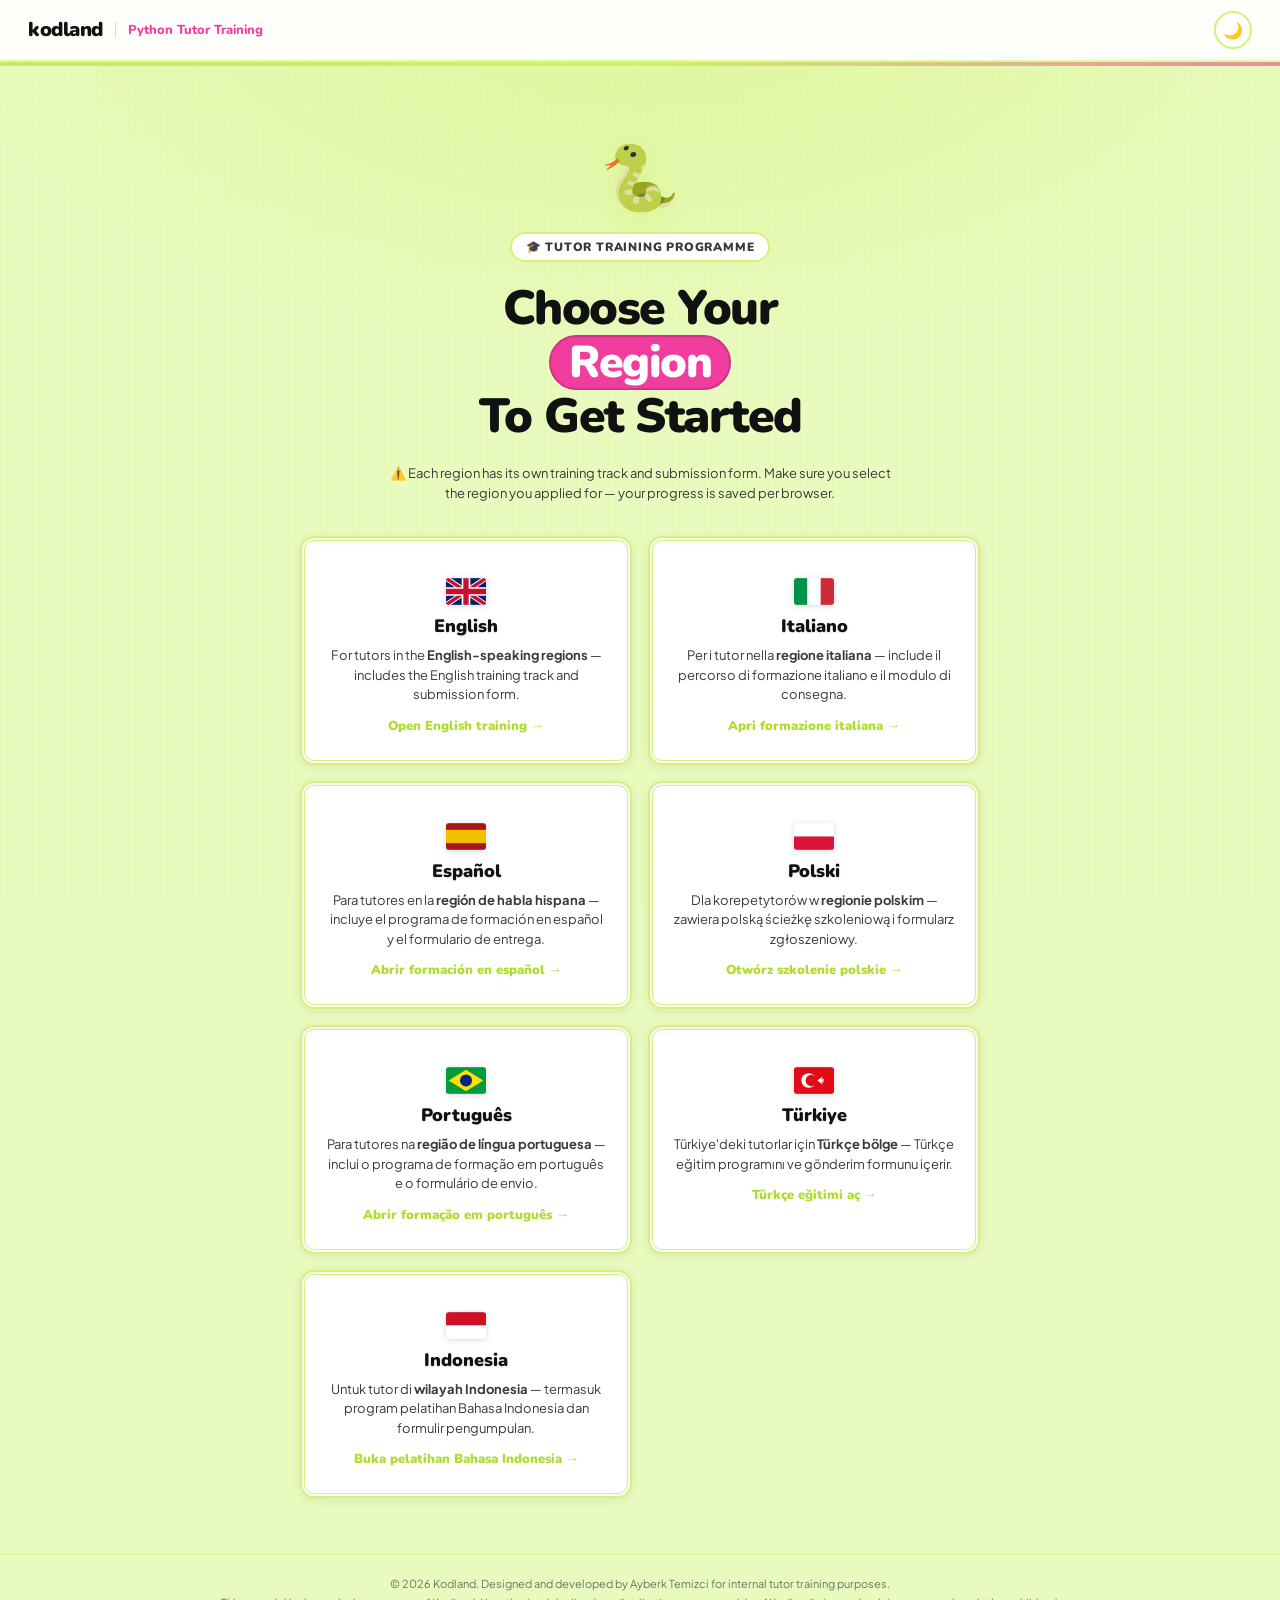
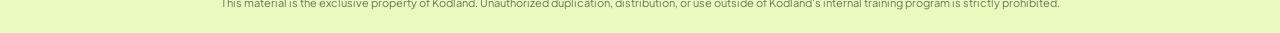
==== commit 1409a785: "Update 3" ====
--- a/index.html
+++ b/index.html
@@ -3,1329 +3,378 @@
 <head>
 <meta charset="UTF-8">
 <meta name="viewport" content="width=device-width, initial-scale=1.0">
-<title>Python Tutor Training — Kodland</title>
-<link href="https://fonts.googleapis.com/css2?family=Nunito:wght@700;800;900&family=Plus+Jakarta+Sans:wght@400;500;600;700&family=JetBrains+Mono:wght@400;500&display=swap" rel="stylesheet">
+<title>Python — Tutor Training | Kodland</title>
+<link href="https://fonts.googleapis.com/css2?family=Nunito:wght@700;800;900&family=Plus+Jakarta+Sans:wght@400;500;600;700&display=swap" rel="stylesheet">
 <style>
 :root{
-  --lime:#C4F046;--lime-d:#AEDD2E;--pink:#F03D9E;--pink-d:#D4308A;
+  /* Kodland Python palette — creeper lime + magenta accent */
+  --lime:#C4F046;--lime-d:#AEDD2E;--lime-glow:rgba(196,240,70,.30);
+  --pink:#F03D9E;--pink-d:#D4308A;
   --ink:#111111;--ink2:#3A3A3A;--muted:#7A7A8A;
   --bg:#E8FABD;--surface:#FFFFFF;--surface2:#F4FCD3;--border:#D8F07A;
   --text:var(--ink);--text2:var(--ink2);--text-muted:var(--muted);
   --nav-bg:rgba(255,255,255,0.94);--nav-b:#DDFAA0;
-  --shadow:0 2px 12px rgba(0,0,0,.07);--shadow-h:0 8px 28px rgba(0,0,0,.13);
-  --code-bg:#111820;--code-text:#C9E4FF;
-  --cw-bg:#FFF7F0;--cw-b:#FED7AA;--cw-t:#9A3412;
-  --ct-bg:#F0F9FF;--ct-b:#BAE6FD;--ct-t:#0C4A6E;
-  --cg-bg:#F0FDF4;--cg-b:#BBF7D0;--cg-t:#14532D;
-  --hi-bg:#FFF0F8;--hi-b:#F9A8D4;--hi-t:#831843;
-  --opt-h:#F4FCD3;
-  --ok-bg:#F0FDF4;--ok-b:#86EFAC;--ok-t:#15803D;
-  --no-bg:#FEF2F2;--no-b:#FECACA;--no-t:#B91C1C;
+  --shadow:0 2px 12px rgba(0,0,0,.07);--shadow-h:0 8px 28px rgba(0,0,0,.14);
   --r:14px;--rsm:8px;--rpill:999px;
 }
 [data-theme="dark"]{
   --bg:#0E1210;--surface:#181F15;--surface2:#1E2A18;--border:#2A3D22;
   --text:#F0FAD8;--text2:#B8D89A;--text-muted:#6B8A5A;
-  --nav-bg:rgba(14,18,16,0.94);--nav-b:#2A3D22;
-  --shadow:0 2px 16px rgba(0,0,0,.5);--shadow-h:0 8px 28px rgba(0,0,0,.5);
-  --cw-bg:rgba(249,115,22,.1);--cw-b:rgba(249,115,22,.3);--cw-t:#FB923C;
-  --ct-bg:rgba(14,165,233,.1);--ct-b:rgba(14,165,233,.3);--ct-t:#38BDF8;
-  --cg-bg:rgba(34,197,94,.1);--cg-b:rgba(34,197,94,.3);--cg-t:#4ADE80;
-  --hi-bg:rgba(240,61,158,.08);--hi-b:rgba(240,61,158,.3);--hi-t:#F472B6;
-  --opt-h:#1E2A18;
-  --ok-bg:rgba(34,197,94,.1);--ok-b:rgba(34,197,94,.4);--ok-t:#4ADE80;
-  --no-bg:rgba(239,68,68,.1);--no-b:rgba(239,68,68,.4);--no-t:#F87171;
+  --nav-bg:rgba(14,18,16,0.95);--nav-b:#2A3D22;
+  --shadow:0 2px 16px rgba(0,0,0,.5);--shadow-h:0 8px 28px rgba(0,0,0,.55);
+  --lime:#C4F046;--lime-d:#AEDD2E;--lime-glow:rgba(196,240,70,.15);
 }
 *{box-sizing:border-box;margin:0;padding:0}
 html{scroll-behavior:smooth}
-body{background:var(--bg);color:var(--text);font-family:'Plus Jakarta Sans',sans-serif;min-height:100vh;overflow-x:hidden;transition:background .25s,color .25s}
-.screen{display:none;min-height:100vh;flex-direction:column}
-.screen.active{display:flex}
-/* NAV */
-.nav{display:flex;align-items:center;justify-content:space-between;padding:0 28px;height:62px;background:var(--nav-bg);backdrop-filter:blur(14px);border-bottom:2px solid var(--nav-b);position:sticky;top:0;z-index:100;transition:background .25s,border-color .25s}
+body{
+  background:var(--bg);color:var(--text);
+  font-family:'Plus Jakarta Sans',sans-serif;
+  min-height:100vh;overflow-x:hidden;
+  transition:background .25s,color .25s;
+  display:flex;flex-direction:column;
+}
+
+/* ── SUBTLE GRID TEXTURE ──────────────────────────────── */
+body::before{
+  content:'';position:fixed;inset:0;pointer-events:none;z-index:0;
+  background-image:
+    linear-gradient(rgba(196,240,70,.05) 1px,transparent 1px),
+    linear-gradient(90deg,rgba(196,240,70,.05) 1px,transparent 1px);
+  background-size:32px 32px;
+}
+
+/* ── NAV ──────────────────────────────────────────────── */
+.nav{
+  display:flex;align-items:center;justify-content:space-between;
+  padding:0 28px;height:62px;
+  background:var(--nav-bg);backdrop-filter:blur(14px);
+  border-bottom:2px solid var(--nav-b);
+  position:sticky;top:0;z-index:100;
+  transition:background .25s,border-color .25s;
+}
 .logo{display:flex;align-items:center;gap:8px;text-decoration:none;flex-shrink:0}
-.logo-mark{font-family:'Nunito',sans-serif;font-weight:900;font-size:20px;letter-spacing:-.5px;color:var(--ink);line-height:1;white-space:nowrap}
+.logo-mark{font-family:'Nunito',sans-serif;font-weight:900;font-size:20px;letter-spacing:-.5px;color:var(--ink);line-height:1}
 [data-theme="dark"] .logo-mark{color:var(--lime)}
-.logo-sub{font-family:'Nunito',sans-serif;font-weight:800;font-size:13px;color:var(--pink);white-space:nowrap;line-height:1}
+.logo-sub{font-family:'Nunito',sans-serif;font-weight:800;font-size:13px;color:var(--pink)}
+[data-theme="dark"] .logo-sub{color:var(--lime)}
 .logo-div{width:1px;height:16px;background:var(--border);margin:0 4px}
-.nav-r{display:flex;align-items:center;gap:8px}
-.tbtn{width:38px;height:38px;border-radius:var(--rpill);background:var(--surface);border:2px solid var(--border);display:flex;align-items:center;justify-content:center;font-size:16px;cursor:pointer;transition:all .15s;flex-shrink:0}
+.tbtn{
+  width:38px;height:38px;border-radius:var(--rpill);
+  background:var(--surface);border:2px solid var(--border);
+  display:flex;align-items:center;justify-content:center;
+  font-size:16px;cursor:pointer;transition:all .15s;
+}
 .tbtn:hover{background:var(--lime);border-color:var(--lime-d)}
-.pbtn{display:flex;align-items:center;gap:5px;padding:8px 16px;border-radius:var(--rpill);background:var(--surface);border:2px solid var(--border);color:var(--text2);font-family:'Plus Jakarta Sans',sans-serif;font-size:13px;font-weight:600;cursor:pointer;transition:all .15s;white-space:nowrap}
-.pbtn:hover{background:var(--lime);border-color:var(--lime-d);color:var(--ink)}
-/* HERO */
-.hero{padding:52px 40px 36px;text-align:center;position:relative}
-.hero::before{content:'';position:absolute;inset:0;bottom:30%;background:radial-gradient(ellipse 70% 55% at 50% 0%,var(--lime) 0%,transparent 70%);opacity:.45;pointer-events:none}
-[data-theme="dark"] .hero::before{background:radial-gradient(ellipse 70% 55% at 50% 0%,rgba(196,240,70,.15) 0%,transparent 70%);opacity:1}
-.hero-inner{position:relative;max-width:600px;margin:0 auto}
-.eyebrow{display:inline-flex;align-items:center;gap:6px;background:var(--surface);border:2px solid var(--border);border-radius:var(--rpill);padding:5px 14px;font-family:'Nunito',sans-serif;font-size:12px;font-weight:900;color:var(--text2);margin-bottom:20px;text-transform:uppercase;letter-spacing:.5px}
-.hero h1{font-family:'Nunito',sans-serif;font-size:clamp(28px,5vw,46px);font-weight:900;line-height:1.1;letter-spacing:-1px;color:var(--text);margin-bottom:14px}
-.h-pill{display:inline-block;background:var(--pink);color:#fff;border-radius:var(--rpill);padding:1px 18px;margin:0 2px;font-size:.93em}
-[data-theme="dark"] .h-pill{background:var(--lime);color:var(--ink)}
-.hero p{color:var(--text2);font-size:15px;line-height:1.65;margin-bottom:28px}
-.prog-strip{display:inline-flex;align-items:center;gap:14px;background:var(--surface);border:2px solid var(--border);border-radius:var(--rpill);padding:10px 20px;box-shadow:var(--shadow);max-width:360px;width:100%}
-.pnum{font-family:'Nunito',sans-serif;font-weight:900;font-size:22px;color:var(--text);line-height:1;flex-shrink:0}
-.ptrack{flex:1;height:8px;background:var(--surface2);border:1.5px solid var(--border);border-radius:var(--rpill);overflow:hidden}
-.pfill{height:100%;background:linear-gradient(90deg,var(--lime),var(--pink));border-radius:var(--rpill);transition:width .6s cubic-bezier(.34,1.56,.64,1)}
-.plbl{font-size:12px;color:var(--text-muted);font-weight:600;flex-shrink:0}
-/* GRID */
-.msec{padding:8px 32px 70px;max-width:1060px;margin:0 auto;width:100%}
-.slbl{font-family:'Nunito',sans-serif;font-size:12px;font-weight:900;text-transform:uppercase;letter-spacing:1.5px;color:var(--text-muted);margin-bottom:16px;margin-top:4px}
-.grid{display:grid;grid-template-columns:repeat(auto-fill,minmax(290px,1fr));gap:14px}
-.mc{background:var(--surface);border:2px solid var(--border);border-radius:var(--r);overflow:hidden;cursor:pointer;transition:transform .2s,box-shadow .2s,border-color .2s;box-shadow:var(--shadow)}
-.mc:hover:not(.locked){transform:translateY(-4px);box-shadow:var(--shadow-h)}
-.mc.locked{opacity:.45;cursor:not-allowed}
-.mc.done{border-color:var(--lime-d)}
-[data-theme="dark"] .mc.done{border-color:rgba(196,240,70,.4)}
-.mc-stripe{height:6px}
-.mc-body{padding:20px}
-.mc-top{display:flex;align-items:center;justify-content:space-between;margin-bottom:8px}
-.mc-num{font-size:11px;font-weight:700;letter-spacing:.8px;text-transform:uppercase;color:var(--text-muted)}
-.mc-em{font-size:22px}
-.mc-title{font-family:'Nunito',sans-serif;font-size:17px;font-weight:900;letter-spacing:-.2px;color:var(--text);margin-bottom:5px}
-.mc-desc{font-size:13px;color:var(--text2);line-height:1.55}
-.mc-foot{margin-top:15px;display:flex;align-items:center;justify-content:space-between}
-.badge{font-family:'Nunito',sans-serif;font-size:11px;font-weight:900;letter-spacing:.3px;padding:4px 12px;border-radius:var(--rpill);text-transform:uppercase}
-.bd{background:var(--lime);color:var(--ink);border:1.5px solid var(--lime-d)}
-.bs{background:var(--pink);color:#fff;border:1.5px solid var(--pink-d)}
-.bl{background:var(--surface2);color:var(--text-muted);border:1.5px solid var(--border)}
-.btr{background:#FFF7E6;color:#B45309;border:1.5px solid #FDE68A}
-[data-theme="dark"] .bd{background:rgba(196,240,70,.18);color:var(--lime);border-color:rgba(196,240,70,.4)}
-[data-theme="dark"] .bs{background:rgba(240,61,158,.18);color:var(--pink);border-color:rgba(240,61,158,.4)}
-[data-theme="dark"] .btr{background:rgba(245,158,11,.1);color:#FBB040;border-color:rgba(245,158,11,.3)}
-.stag{font-size:12px;color:var(--text-muted);font-weight:600}
-.stag b{color:var(--text)}
-/* CONTENT */
-.cbody{padding:36px 40px 60px;max-width:800px;margin:0 auto;width:100%;flex:1}
-.meyebrow{font-size:11px;font-weight:700;text-transform:uppercase;letter-spacing:1px;color:var(--text-muted);margin-bottom:8px}
-.mh1{font-family:'Nunito',sans-serif;font-size:clamp(24px,4vw,34px);font-weight:900;letter-spacing:-.6px;line-height:1.12;color:var(--text);margin-bottom:14px}
-.mobj{background:var(--surface);border:2px solid var(--border);border-left:5px solid var(--acc,var(--lime));border-radius:0 var(--rsm) var(--rsm) 0;padding:12px 16px;font-size:14px;color:var(--text2);line-height:1.6;margin-bottom:32px}
-.mobj strong{color:var(--text)}
-.sch{font-family:'Nunito',sans-serif;font-size:16px;font-weight:900;margin:28px 0 12px;color:var(--text);display:flex;align-items:center;gap:8px}
-.sch::after{content:'';flex:1;height:2px;background:var(--border);border-radius:2px}
-.card{background:var(--surface);border:2px solid var(--border);border-radius:var(--r);padding:18px 20px;margin-bottom:10px;box-shadow:var(--shadow)}
-.card h4{font-family:'Nunito',sans-serif;font-size:14px;font-weight:900;color:var(--text);margin-bottom:7px}
-.card p,.card li{font-size:14px;color:var(--text2);line-height:1.7}
-.card p{margin-bottom:8px}
-.card p:last-child{margin-bottom:0}
-.card ul{padding-left:17px}
-.card li{margin-bottom:4px}
-.card p strong,.card li strong{color:var(--text)}
-.card code{font-family:'JetBrains Mono',monospace;font-size:12px;background:var(--surface2);border:1.5px solid var(--border);border-radius:5px;padding:2px 7px;color:var(--pink)}
-[data-theme="dark"] .card code{color:var(--lime)}
-.card.hi{background:var(--hi-bg);border-color:var(--hi-b)}
-.card.hi h4{color:var(--hi-t)}
-.card.hi p,.card.hi li{color:var(--hi-t);opacity:.88}
-.card.hi code{background:rgba(240,61,158,.1);border-color:rgba(240,61,158,.25);color:var(--pink)}
-.codecard{background:var(--code-bg)!important;border-color:rgba(255,255,255,.06)!important}
-.clbl{font-size:11px;font-weight:700;letter-spacing:.8px;text-transform:uppercase;color:#4A5C70;margin-bottom:9px}
-.codecard pre{font-family:'JetBrains Mono',monospace;font-size:12.5px;color:var(--code-text);line-height:1.75;overflow-x:auto;white-space:pre}
-.ck{color:#C792EA}.cf{color:#82AAFF}.cs{color:#C3E88D}.cn{color:#F78C6C}.cc{color:#546E7A}
-.callout{display:flex;gap:10px;border-radius:var(--rsm);padding:12px 15px;margin-bottom:10px;font-size:13.5px;line-height:1.65;border:1.5px solid}
-.ci{font-size:15px;flex-shrink:0;margin-top:1px}
-.cw{background:var(--cw-bg);border-color:var(--cw-b);color:var(--cw-t)}
-.ct{background:var(--ct-bg);border-color:var(--ct-b);color:var(--ct-t)}
-.cg{background:var(--cg-bg);border-color:var(--cg-b);color:var(--cg-t)}
-.two-col{display:grid;grid-template-columns:1fr 1fr;gap:10px}
-@media(max-width:560px){.two-col{grid-template-columns:1fr}}
-.divider{border:none;border-top:2px solid var(--border);margin:28px 0}
-.ctabtn{display:block;width:100%;padding:16px;background:var(--ink);color:#fff;border:none;border-radius:var(--rpill);font-family:'Nunito',sans-serif;font-size:17px;font-weight:900;cursor:pointer;transition:all .15s;margin-bottom:40px;margin-top:4px;box-shadow:0 4px 16px rgba(0,0,0,.15)}
-.ctabtn:hover{background:var(--pink);transform:translateY(-2px);box-shadow:0 6px 20px rgba(240,61,158,.35)}
-[data-theme="dark"] .ctabtn{background:var(--lime);color:var(--ink)}
-[data-theme="dark"] .ctabtn:hover{background:var(--pink);color:#fff}
-@media(max-width:640px){.cbody,.msec,.hero{padding-left:18px;padding-right:18px}}
-/* QUIZ */
-.qbody{padding:36px 40px;max-width:680px;margin:0 auto;width:100%;flex:1}
-.qpt{height:7px;background:var(--surface2);border:1.5px solid var(--border);border-radius:var(--rpill);margin-bottom:36px;overflow:hidden}
-.qpf{height:100%;background:linear-gradient(90deg,var(--lime),var(--pink));border-radius:var(--rpill);transition:width .4s ease}
-.qctr{font-size:12px;font-weight:700;text-transform:uppercase;letter-spacing:1px;color:var(--text-muted);margin-bottom:10px}
-.qtxt{font-family:'Nunito',sans-serif;font-size:21px;font-weight:900;letter-spacing:-.3px;line-height:1.35;margin-bottom:26px;color:var(--text)}
-.qopts{display:flex;flex-direction:column;gap:10px}
-.qopt{background:var(--surface);border:2px solid var(--border);border-radius:var(--r);padding:14px 18px;cursor:pointer;font-size:14px;color:var(--text);font-family:'Plus Jakarta Sans',sans-serif;transition:all .15s;text-align:left;line-height:1.5;box-shadow:var(--shadow)}
-.qopt:hover:not(.answered){background:var(--opt-h);border-color:var(--lime-d)}
-.qopt.correct{background:var(--ok-bg);border-color:var(--ok-b);color:var(--ok-t)}
-.qopt.wrong{background:var(--no-bg);border-color:var(--no-b);color:var(--no-t)}
-.qopt.answered{cursor:default}
-.qfb{display:none;margin-top:14px;border-radius:var(--rsm);padding:13px 16px;font-size:14px;line-height:1.6;border:2px solid}
-.qfb.show{display:block}
-.qfb.ok{background:var(--ok-bg);border-color:var(--ok-b);color:var(--ok-t)}
-.qfb.bad{background:var(--no-bg);border-color:var(--no-b);color:var(--no-t)}
-.qnxt{display:none;margin-top:18px;width:100%;padding:14px;background:var(--ink);color:#fff;border:none;border-radius:var(--rpill);font-family:'Nunito',sans-serif;font-size:16px;font-weight:900;cursor:pointer;transition:all .15s}
-.qnxt.show{display:block}
-.qnxt:hover{background:var(--lime);color:var(--ink)}
-[data-theme="dark"] .qnxt{background:var(--lime);color:var(--ink)}
-[data-theme="dark"] .qnxt:hover{background:var(--pink);color:#fff}
-/* RESULTS */
-.rbody{padding:60px 40px;max-width:520px;margin:0 auto;text-align:center;flex:1}
-.remi{font-size:64px;margin-bottom:14px}
-.rtitle{font-family:'Nunito',sans-serif;font-size:30px;font-weight:900;letter-spacing:-.4px;color:var(--text)}
-.rpct{font-family:'Nunito',sans-serif;font-size:62px;font-weight:900;line-height:1;margin:14px 0 6px}
-.rpct.pass{color:var(--lime-d)}
-.rpct.fail{color:var(--pink)}
-[data-theme="dark"] .rpct.pass{color:var(--lime)}
-.rsub{color:var(--text2);font-size:15px;line-height:1.65;margin-bottom:30px}
-.bdark{display:block;width:100%;padding:14px 24px;margin-bottom:10px;background:var(--ink);color:#fff;border:none;border-radius:var(--rpill);font-family:'Nunito',sans-serif;font-size:16px;font-weight:900;cursor:pointer;transition:all .15s}
-.bdark:hover{background:var(--pink)}
-[data-theme="dark"] .bdark{background:var(--lime);color:var(--ink)}
-[data-theme="dark"] .bdark:hover{background:var(--pink);color:#fff}
-.bline{display:block;width:100%;padding:13px 24px;margin-bottom:10px;background:transparent;color:var(--text2);border:2px solid var(--border);border-radius:var(--rpill);font-family:'Plus Jakarta Sans',sans-serif;font-size:14px;font-weight:600;cursor:pointer;transition:all .15s}
-.bline:hover{background:var(--surface2);color:var(--text);border-color:var(--lime-d)}
-/* CERT */
-.compbody{padding:60px 40px;max-width:600px;margin:0 auto;text-align:center;flex:1}
-.cert{background:var(--surface);border:3px solid var(--lime-d);border-radius:20px;padding:32px 28px;margin:28px 0;box-shadow:0 0 40px rgba(196,240,70,.18);position:relative;overflow:hidden}
-.cert::before{content:'';position:absolute;top:-60px;right:-60px;width:160px;height:160px;border-radius:50%;background:var(--lime);opacity:.1;pointer-events:none}
-.clbl2{font-family:'Nunito',sans-serif;font-size:11px;font-weight:900;text-transform:uppercase;letter-spacing:2px;color:var(--pink);margin-bottom:12px}
-.cert h2{font-family:'Nunito',sans-serif;font-size:24px;font-weight:900;letter-spacing:-.3px;color:var(--text)}
-.cert p{color:var(--text2);margin-top:6px;font-size:14px}
-.cmods{display:flex;justify-content:center;gap:8px;margin-top:20px;flex-wrap:wrap}
-.cmod{width:40px;height:40px;border-radius:50%;display:flex;align-items:center;justify-content:center;font-size:16px}
-/* VIDEO (for the example-lesson module, ready for the recording) */
-.video-wrap{position:relative;width:100%;padding-bottom:56.25%;height:0;overflow:hidden;border-radius:var(--r,14px);border:2px solid var(--border);box-shadow:var(--shadow-h,0 8px 24px rgba(0,0,0,.12));background:#000;margin:4px 0 8px;}
-.video-wrap iframe,.video-wrap video{position:absolute;inset:0;width:100%;height:100%;border:0;background:#000;}
-.video-cap{font-size:12px;color:var(--text-muted,#888);margin:0 0 14px;text-align:center;}
-.video-ph{display:flex;flex-direction:column;align-items:center;justify-content:center;width:100%;padding:60px 24px;border-radius:var(--r);border:2px dashed var(--border);background:var(--surface);color:var(--text-muted);text-align:center;line-height:1.7;margin:4px 0 8px}
-.video-ph .vpe{font-size:44px;margin-bottom:12px}
-/* DST */
-.dst-body{padding:48px 40px 60px;max-width:780px;margin:0 auto;flex:1}
-.dst-intro{text-align:center;margin-bottom:8px}
-.dst-badge{display:inline-flex;align-items:center;gap:6px;background:var(--lime);color:var(--ink);border:2px solid var(--lime-d);border-radius:var(--rpill);padding:5px 14px;font-family:'Nunito',sans-serif;font-size:12px;font-weight:900;text-transform:uppercase;letter-spacing:.5px;margin-bottom:14px}
-[data-theme="dark"] .dst-badge{background:rgba(196,240,70,.18);color:var(--lime);border-color:rgba(196,240,70,.4)}
-.dst-h1{font-family:'Nunito',sans-serif;font-size:clamp(24px,4vw,34px);font-weight:900;letter-spacing:-.6px;line-height:1.12;color:var(--text);margin-bottom:10px}
-.dst-sub{font-size:15px;color:var(--text2);line-height:1.7;max-width:620px;margin:0 auto}
-.dst-stage-header{display:flex;align-items:center;gap:12px;margin:38px 0 18px;padding-bottom:12px;border-bottom:2px solid var(--border)}
-.dst-stage-pill{font-family:'Nunito',sans-serif;font-size:12px;font-weight:900;text-transform:uppercase;letter-spacing:.8px;padding:5px 14px;border-radius:var(--rpill);background:var(--lime);color:var(--ink);flex-shrink:0}
-[data-theme="dark"] .dst-stage-pill{background:rgba(196,240,70,.2);color:var(--lime)}
-.dst-stage-title{font-family:'Nunito',sans-serif;font-size:20px;font-weight:900;color:var(--text)}
-.dst-task{display:flex;gap:16px;margin-bottom:12px;align-items:flex-start}
-.dst-task-num{width:32px;height:32px;border-radius:50%;background:var(--ink);color:#fff;font-family:'Nunito',sans-serif;font-weight:900;font-size:15px;display:flex;align-items:center;justify-content:center;flex-shrink:0;margin-top:2px}
-[data-theme="dark"] .dst-task-num{background:var(--lime);color:var(--ink)}
-.dst-task-body{flex:1;background:var(--surface);border:2px solid var(--border);border-radius:var(--r);padding:16px 18px;box-shadow:var(--shadow)}
-.dst-task-body p{font-size:14px;color:var(--text2);line-height:1.65}
-.dst-task-body p strong{color:var(--text)}
-.dst-task-body ul{padding-left:18px;margin-top:8px}
-.dst-task-body li{font-size:14px;color:var(--text2);line-height:1.65;margin-bottom:4px}
-.dst-task-body li strong{color:var(--text)}
-.dst-task-body code{font-family:'JetBrains Mono',monospace;font-size:12px;background:var(--surface2);border:1.5px solid var(--border);border-radius:5px;padding:2px 7px;color:var(--pink)}
-[data-theme="dark"] .dst-task-body code{color:var(--lime)}
-.dst-link-btn{display:inline-flex;align-items:center;gap:7px;margin-top:14px;padding:12px 22px;background:var(--ink);color:#fff;border:none;border-radius:var(--rpill);font-family:'Nunito',sans-serif;font-size:15px;font-weight:900;cursor:pointer;text-decoration:none;transition:all .15s}
-.dst-link-btn:hover{background:var(--pink);transform:translateY(-1px)}
-[data-theme="dark"] .dst-link-btn{background:var(--lime);color:var(--ink)}
-[data-theme="dark"] .dst-link-btn:hover{background:var(--pink);color:#fff}
-.dst-submit-card{background:var(--surface);border:2px solid var(--border);border-radius:var(--r);padding:22px 24px;box-shadow:var(--shadow);text-align:center}
-.dst-submit-card h3{font-family:'Nunito',sans-serif;font-size:18px;font-weight:900;color:var(--text);margin-bottom:8px}
-.dst-submit-card p{font-size:14px;color:var(--text2);line-height:1.65;margin-bottom:6px}
-.dst-inline-link{color:var(--pink);text-decoration:underline;text-underline-offset:2px}
-[data-theme="dark"] .dst-inline-link{color:var(--lime)}
-.dst-img{display:block;max-width:100%;border-radius:var(--rsm);border:1.5px solid var(--border);margin-top:12px}
-.dst-img.pix{max-width:240px;image-rendering:pixelated}
-.dst-imgrow{display:flex;flex-wrap:wrap;gap:10px;margin-top:12px}
-.dst-imgrow .dst-img{margin-top:0}
-@media(max-width:640px){.dst-body{padding-left:18px;padding-right:18px}.dst-task{flex-direction:column;gap:8px}}
+
+/* ── HERO ─────────────────────────────────────────────── */
+.hero{
+  padding:72px 40px 56px;text-align:center;
+  position:relative;flex:1;
+  display:flex;flex-direction:column;align-items:center;
+}
+.hero::before{
+  content:'';position:absolute;inset:0;bottom:40%;
+  background:radial-gradient(ellipse 80% 60% at 50% -10%,var(--lime-glow) 0%,transparent 70%);
+  pointer-events:none;
+}
+.hero::after{
+  content:'';position:absolute;top:0;left:0;right:0;height:4px;
+  background:linear-gradient(90deg,var(--lime-d),var(--lime),var(--pink));
+  opacity:.6;
+}
+.hero-inner{position:relative;max-width:680px;margin:0 auto;width:100%;}
+
+.hero-icon{
+  font-size:64px;display:block;margin-bottom:16px;
+  filter:drop-shadow(0 4px 12px rgba(196,240,70,.35));
+  animation:float 3s ease-in-out infinite;
+}
+@keyframes float{
+  0%,100%{transform:translateY(0)}
+  50%{transform:translateY(-8px)}
+}
+
+.eyebrow{
+  display:inline-flex;align-items:center;gap:6px;
+  background:var(--surface);border:2px solid var(--border);
+  border-radius:var(--rpill);padding:5px 14px;
+  font-family:'Nunito',sans-serif;font-size:12px;font-weight:900;
+  color:var(--text2);margin-bottom:20px;
+  text-transform:uppercase;letter-spacing:.8px;
+}
+.hero h1{
+  font-family:'Nunito',sans-serif;
+  font-size:clamp(28px,5vw,48px);
+  font-weight:900;line-height:1.1;letter-spacing:-1.5px;
+  color:var(--text);margin-bottom:16px;
+}
+.h-pill{
+  display:inline-block;background:var(--pink);color:#fff;
+  border-radius:var(--rpill);padding:1px 18px;margin:0 2px;
+  font-size:.93em;border:2px solid var(--pink-d);
+}
+[data-theme="dark"] .h-pill{background:var(--lime);color:var(--ink);border-color:var(--lime-d)}
+
+.hero-notice{
+  font-size:13px;color:var(--text2);
+  margin-top:20px;margin-bottom:0;
+  line-height:1.6;max-width:520px;margin-left:auto;margin-right:auto;
+}
+
+/* ── REGION GRID ──────────────────────────────────────── */
+.region-grid{
+  display:grid;grid-template-columns:repeat(2,1fr);
+  gap:16px;max-width:720px;margin:32px auto 0;width:100%;
+}
+.region-card{
+  background:var(--surface);border:2px solid var(--border);
+  border-radius:var(--r);padding:28px 24px;cursor:pointer;
+  transition:transform .2s,box-shadow .2s,border-color .2s;
+  box-shadow:var(--shadow),inset 0 2px 8px rgba(0,0,0,.06);
+  text-decoration:none;display:flex;flex-direction:column;
+  gap:8px;text-align:center;align-items:center;
+  outline:1.5px solid var(--border);outline-offset:-5px;
+  position:relative;overflow:hidden;
+}
+.region-card::after{
+  content:'';position:absolute;bottom:0;left:0;right:0;height:4px;
+  background:linear-gradient(90deg,var(--lime-d),var(--lime),var(--pink));
+  opacity:0;transition:opacity .2s;
+}
+.region-card:hover::after{opacity:1}
+.region-card:hover{
+  transform:translateY(-3px);
+  box-shadow:0 8px 28px rgba(0,0,0,.18),inset 0 2px 8px rgba(0,0,0,.06);
+  border-color:var(--lime-d);
+}
+[data-theme="dark"] .region-card:hover{border-color:var(--lime)}
+
+.region-flag{
+  font-size:40px;line-height:1;
+  filter:drop-shadow(0 1px 3px rgba(0,0,0,.15));
+}
+.region-name{
+  font-family:'Nunito',sans-serif;font-size:18px;font-weight:900;
+  color:var(--text);text-align:center;
+  text-shadow:0 1px 3px rgba(0,0,0,.08);
+}
+.region-desc{
+  font-size:13px;color:var(--text2);line-height:1.5;text-align:center;
+  text-shadow:0 1px 2px rgba(0,0,0,.06);
+}
+[data-theme="dark"] .region-flag{filter:none}
+[data-theme="dark"] .region-name,.region-desc{text-shadow:none}
+
+.region-cta{
+  font-family:'Nunito',sans-serif;font-size:13px;font-weight:900;
+  color:var(--lime-d);display:flex;align-items:center;gap:4px;margin-top:4px;
+}
+[data-theme="dark"] .region-cta{color:var(--lime)}
+
+/* ── MODAL ────────────────────────────────────────────── */
+.modal-overlay{
+  display:none;position:fixed;inset:0;
+  background:rgba(0,0,0,.50);backdrop-filter:blur(4px);
+  z-index:200;align-items:center;justify-content:center;
+}
+.modal-overlay.show{display:flex}
+.modal{
+  background:var(--surface);border:2px solid var(--border);
+  border-radius:20px;padding:32px 28px;max-width:460px;
+  width:90%;text-align:center;box-shadow:0 20px 60px rgba(0,0,0,.2);
+}
+.modal-icon{font-size:40px;margin-bottom:12px}
+.modal h3{
+  font-family:'Nunito',sans-serif;font-size:20px;font-weight:900;
+  color:var(--text);margin-bottom:10px;
+}
+.modal p{font-size:14px;color:var(--text2);line-height:1.65;margin-bottom:24px}
+.modal-btns{display:flex;gap:10px}
+.modal-yes{
+  flex:1;padding:13px;background:var(--pink);color:#fff;
+  border:none;border-radius:var(--rpill);
+  font-family:'Nunito',sans-serif;font-size:15px;font-weight:900;
+  cursor:pointer;transition:all .15s;
+}
+.modal-yes:hover{background:var(--pink-d);transform:translateY(-1px)}
+[data-theme="dark"] .modal-yes{background:var(--lime);color:var(--ink)}
+[data-theme="dark"] .modal-yes:hover{background:var(--lime-d)}
+.modal-no{
+  flex:1;padding:13px;background:var(--surface2);color:var(--text2);
+  border:2px solid var(--border);border-radius:var(--rpill);
+  font-family:'Nunito',sans-serif;font-size:15px;font-weight:700;
+  cursor:pointer;transition:all .15s;
+}
+.modal-no:hover{background:var(--border);color:var(--text)}
+
+/* ── FOOTER ───────────────────────────────────────────── */
+footer{
+  text-align:center;padding:20px 24px;font-size:11px;
+  color:var(--text2);border-top:1px solid var(--border);
+  margin-top:auto;line-height:1.7;opacity:0.7;
+}
+
+@media(max-width:640px){
+  .hero{padding-left:18px;padding-right:18px}
+  .region-grid{grid-template-columns:1fr}
+}
 </style>
 </head>
 <body>
 
-<!-- HOME -->
-<div id="screen-home" class="screen active">
-  <nav class="nav">
-    <a class="logo" href="#" onclick="goHome()">
-      <span class="logo-mark">kodland</span>
-      <span class="logo-div"></span>
-      <span class="logo-sub">Python Training</span>
-    </a>
-    <div class="nav-r">
-      <span id="ntag" style="font-size:13px;color:var(--text-muted);font-weight:600;display:none"></span>
-      <button class="tbtn" id="tb0" onclick="toggleTheme()"></button>
-    </div>
-  </nav>
-  <div class="hero">
-    <div class="hero-inner">
-      <div class="eyebrow">🐍 Tutor Training Program</div>
-      <h1>Prepare to teach<br><span class="h-pill">Python</span><br>to kids</h1>
-      <p>Work through every module and pass each quiz to complete your tutor preparation. Score 70%+ on a module quiz to unlock the next one — there's no skipping ahead.</p>
-      <div class="prog-strip">
-        <div class="pnum" id="pnum">0/9</div>
-        <div class="ptrack"><div class="pfill" id="pfill" style="width:0%"></div></div>
-        <div class="plbl">modules done</div>
-      </div>
+<!-- NAV -->
+<nav class="nav">
+  <a class="logo" href="#">
+    <span class="logo-mark">kodland</span>
+    <div class="logo-div"></div>
+    <span class="logo-sub">Python Tutor Training</span>
+  </a>
+  <button class="tbtn" id="theme-btn" title="Toggle dark mode" onclick="toggleTheme()">🌙</button>
+</nav>
+
+<!-- HERO -->
+<section class="hero">
+  <div class="hero-inner">
+    <span class="hero-icon">🐍</span>
+    <div class="eyebrow">🎓 Tutor Training Programme</div>
+    <h1>Choose Your<br><span class="h-pill">Region</span><br>To Get Started</h1>
+
+    <p class="hero-notice">⚠️ Each region has its own training track and submission form. Make sure you select the region you applied for — your progress is saved per browser.</p>
+
+    <!-- REGION CARDS -->
+    <div class="region-grid" style="margin-top:32px;">
+
+      <a class="region-card" onclick="confirmNav('en.html')" href="#">
+        <div class="region-flag">
+          <svg xmlns="http://www.w3.org/2000/svg" viewBox="0 0 60 40" width="40" height="27" style="vertical-align:middle;border-radius:3px"><rect width="60" height="40" fill="#012169"/><path d="M0,0 L60,40 M60,0 L0,40" stroke="#fff" stroke-width="8"/><path d="M0,0 L60,40 M60,0 L0,40" stroke="#C8102E" stroke-width="5"/><path d="M30,0 V40 M0,20 H60" stroke="#fff" stroke-width="13"/><path d="M30,0 V40 M0,20 H60" stroke="#C8102E" stroke-width="8"/></svg>
+        </div>
+        <div class="region-name">English</div>
+        <div class="region-desc">For tutors in the <strong>English-speaking regions</strong> — includes the English training track and submission form.</div>
+        <div class="region-cta">Open English training →</div>
+      </a>
+
+      <a class="region-card" onclick="confirmNav('it.html')" href="#">
+        <div class="region-flag">
+          <svg xmlns="http://www.w3.org/2000/svg" viewBox="0 0 60 40" width="40" height="27" style="vertical-align:middle;border-radius:3px"><rect width="20" height="40" fill="#009246"/><rect x="20" width="20" height="40" fill="#fff"/><rect x="40" width="20" height="40" fill="#CE2B37"/></svg>
+        </div>
+        <div class="region-name">Italiano</div>
+        <div class="region-desc">Per i tutor nella <strong>regione italiana</strong> — include il percorso di formazione italiano e il modulo di consegna.</div>
+        <div class="region-cta">Apri formazione italiana →</div>
+      </a>
+
+      <a class="region-card" onclick="confirmNav('es.html')" href="#">
+        <div class="region-flag">
+          <svg xmlns="http://www.w3.org/2000/svg" viewBox="0 0 60 40" width="40" height="27" style="vertical-align:middle;border-radius:3px"><rect width="60" height="40" fill="#AA151B"/><rect y="10" width="60" height="20" fill="#F1BF00"/></svg>
+        </div>
+        <div class="region-name">Español</div>
+        <div class="region-desc">Para tutores en la <strong>región de habla hispana</strong> — incluye el programa de formación en español y el formulario de entrega.</div>
+        <div class="region-cta">Abrir formación en español →</div>
+      </a>
+
+      <a class="region-card" onclick="confirmNav('pl.html')" href="#">
+        <div class="region-flag">
+          <svg xmlns="http://www.w3.org/2000/svg" viewBox="0 0 60 40" width="40" height="27" style="vertical-align:middle;border-radius:3px"><rect width="60" height="20" fill="#fff"/><rect y="20" width="60" height="20" fill="#DC143C"/></svg>
+        </div>
+        <div class="region-name">Polski</div>
+        <div class="region-desc">Dla korepetytorów w <strong>regionie polskim</strong> — zawiera polską ścieżkę szkoleniową i formularz zgłoszeniowy.</div>
+        <div class="region-cta">Otwórz szkolenie polskie →</div>
+      </a>
+
+      <a class="region-card" onclick="confirmNav('pt.html')" href="#">
+        <div class="region-flag">
+          <svg xmlns="http://www.w3.org/2000/svg" viewBox="0 0 60 40" width="40" height="27" style="vertical-align:middle;border-radius:3px"><rect width="60" height="40" fill="#009C3B"/><polygon points="30,4 56,20 30,36 4,20" fill="#FFDF00"/><circle cx="30" cy="20" r="9" fill="#002776"/></svg>
+        </div>
+        <div class="region-name">Português</div>
+        <div class="region-desc">Para tutores na <strong>região de língua portuguesa</strong> — inclui o programa de formação em português e o formulário de envio.</div>
+        <div class="region-cta">Abrir formação em português →</div>
+      </a>
+
+      <a class="region-card" onclick="confirmNav('tr.html')" href="#">
+        <div class="region-flag">
+          <svg xmlns="http://www.w3.org/2000/svg" viewBox="0 0 60 40" width="40" height="27" style="vertical-align:middle;border-radius:3px"><rect width="60" height="40" fill="#E30A17"/><circle cx="22" cy="20" r="11" fill="#fff"/><circle cx="26" cy="20" r="8.5" fill="#E30A17"/><polygon points="35,20 43,14 41,20 43,26" fill="#fff"/><polygon points="38.5,20 45,17 44,20 45,23" fill="#fff"/></svg>
+        </div>
+        <div class="region-name">Türkiye</div>
+        <div class="region-desc">Türkiye'deki tutorlar için <strong>Türkçe bölge</strong> — Türkçe eğitim programını ve gönderim formunu içerir.</div>
+        <div class="region-cta">Türkçe eğitimi aç →</div>
+      </a>
+
+      <a class="region-card" onclick="confirmNav('id.html')" href="#">
+        <div class="region-flag">
+          <svg xmlns="http://www.w3.org/2000/svg" viewBox="0 0 60 40" width="40" height="27" style="vertical-align:middle;border-radius:3px"><rect width="60" height="20" fill="#CE1126"/><rect y="20" width="60" height="20" fill="#fff"/></svg>
+        </div>
+        <div class="region-name">Indonesia</div>
+        <div class="region-desc">Untuk tutor di <strong>wilayah Indonesia</strong> — termasuk program pelatihan Bahasa Indonesia dan formulir pengumpulan.</div>
+        <div class="region-cta">Buka pelatihan Bahasa Indonesia →</div>
+      </a>
+
+    </div><!-- /region-grid -->
+  </div><!-- /hero-inner -->
+</section>
+
+<!-- CONFIRMATION MODAL -->
+<div class="modal-overlay" id="nav-modal">
+  <div class="modal">
+    <div class="modal-icon" id="modal-flag">🐍</div>
+    <h3 id="modal-title">Open Training</h3>
+    <p id="modal-body">This will open the training for your region. Make sure you applied for this region before proceeding.</p>
+    <div class="modal-btns">
+      <button class="modal-no" onclick="document.getElementById('nav-modal').classList.remove('show')">Cancel</button>
+      <button class="modal-yes" id="modal-confirm-btn">Open →</button>
     </div>
   </div>
-  <div class="msec">
-    <div class="slbl">Your modules</div>
-    <div class="grid" id="mgrid"></div>
-  </div>
 </div>
 
-<!-- CONTENT -->
-<div id="screen-content" class="screen">
-  <nav class="nav">
-    <a class="logo" href="#" onclick="goHome()">
-      <span class="logo-mark">kodland</span>
-      <span class="logo-div"></span>
-      <span class="logo-sub">Python Training</span>
-    </a>
-    <div class="nav-r">
-      <button class="pbtn" onclick="goHome()">← Modules</button>
-      <button class="tbtn" onclick="toggleTheme()"></button>
-    </div>
-  </nav>
-  <div class="cbody" id="cbody"></div>
-</div>
-
-<!-- QUIZ -->
-<div id="screen-quiz" class="screen">
-  <nav class="nav">
-    <a class="logo" href="#" onclick="goHome()">
-      <span class="logo-mark">kodland</span>
-      <span class="logo-div"></span>
-      <span class="logo-sub">Python Training</span>
-    </a>
-    <div class="nav-r">
-      <button class="pbtn" onclick="exitQuiz()">← Exit Quiz</button>
-      <button class="tbtn" onclick="toggleTheme()"></button>
-    </div>
-  </nav>
-  <div class="qbody">
-    <div class="qpt"><div class="qpf" id="qfill"></div></div>
-    <div class="qctr" id="qcount"></div>
-    <div class="qtxt" id="qtext"></div>
-    <div class="qopts" id="qopts"></div>
-    <div class="qfb" id="qfb"></div>
-    <button class="qnxt" id="qnxt" onclick="nextQ()">Next →</button>
-  </div>
-</div>
-
-<!-- RESULTS -->
-<div id="screen-results" class="screen">
-  <nav class="nav">
-    <a class="logo" href="#" onclick="goHome()">
-      <span class="logo-mark">kodland</span>
-      <span class="logo-div"></span>
-      <span class="logo-sub">Python Training</span>
-    </a>
-    <div class="nav-r">
-      <button class="pbtn" onclick="goHome()">← Modules</button>
-      <button class="tbtn" onclick="toggleTheme()"></button>
-    </div>
-  </nav>
-  <div class="rbody" id="rbody"></div>
-</div>
-
-<!-- COMPLETE -->
-<div id="screen-complete" class="screen">
-  <nav class="nav">
-    <a class="logo" href="#" onclick="goHome()">
-      <span class="logo-mark">kodland</span>
-      <span class="logo-div"></span>
-      <span class="logo-sub">Python Training</span>
-    </a>
-    <div class="nav-r">
-      <button class="pbtn" onclick="goHome()">← Dashboard</button>
-      <button class="tbtn" onclick="toggleTheme()"></button>
-    </div>
-  </nav>
-  <div class="compbody" id="compbody"></div>
-</div>
-
-<!-- DST SCREEN (left blank — to be filled in later) -->
-<div id="screen-dst" class="screen">
-  <nav class="nav">
-    <a class="logo" href="#" onclick="goHome()">
-      <span class="logo-mark">kodland</span>
-      <span class="logo-div"></span>
-      <span class="logo-sub">Python Training</span>
-    </a>
-    <div class="nav-r">
-      <button class="pbtn" onclick="goHome()">← Modules</button>
-      <button class="tbtn" onclick="toggleTheme()"></button>
-    </div>
-  </nav>
-  <div class="dst-body">
-    <div class="dst-intro">
-      <div class="dst-badge">🏆 Digital Skill Test · 2025</div>
-      <div class="dst-h1">Test for Python Tutors</div>
-      <p class="dst-sub">In this task, you can demonstrate your Python knowledge and your ability to assist students while writing projects — as well as your diligence, honesty, and willingness to follow the established guidelines. Your task is to create a game that meets the requirements below. You don’t need a super cool third-party project — you need a project that is a good fit for this specific task!</p>
-    </div>
-
-    <div class="dst-stage-header">
-      <span class="dst-stage-pill">The Task</span>
-      <span class="dst-stage-title">🎮 Build a game</span>
-    </div>
-
-    <div class="dst-task">
-      <div class="dst-task-num">1</div>
-      <div class="dst-task-body"><p>The project folder must include a <code>readme.txt</code> listing the used libraries and instructions on how to run the project.</p></div>
-    </div>
-    <div class="dst-task">
-      <div class="dst-task-num">2</div>
-      <div class="dst-task-body"><p>The code must be <strong>entirely original and written independently.</strong> (The visuals do not need to be original.)</p></div>
-    </div>
-    <div class="dst-task">
-      <div class="dst-task-num">3</div>
-      <div class="dst-task-body"><p>Only the following modules may be used:</p>
-        <ul>
-          <li><strong>Pygame Zero</strong></li>
-          <li><strong>math</strong></li>
-          <li><strong>random</strong></li>
-          <li>Other libraries are <strong>NOT ALLOWED!</strong></li>
-          <li>The <strong>Pygame</strong> library <strong>MUST NOT</strong> be used.</li>
-          <li><em>Exception:</em> you may import the <code>Rect</code> class from Pygame.</li>
-        </ul>
-      </div>
-    </div>
-    <div class="dst-task">
-      <div class="dst-task-num">4</div>
-      <div class="dst-task-body"><p>You may only create a game of one of the following types:</p>
-        <ul>
-          <li><strong>Roguelike</strong> (e.g. The Binding of Isaac, Hades, Slay the Spire)</li>
-          <li><strong>Platformer</strong> (e.g. Super Mario Bros., Sonic the Hedgehog)</li>
-          <li><strong>Runner</strong> (e.g. Subway Surfers, Temple Run)</li>
-        </ul>
-      </div>
-    </div>
-    <div class="dst-task">
-      <div class="dst-task-num">5</div>
-      <div class="dst-task-body"><p>The game must have a <strong>main menu with clickable buttons:</strong></p>
-        <ul>
-          <li>Start Game</li>
-          <li>Turn Music and Sounds On/Off</li>
-          <li>Exit</li>
-        </ul>
-        <img class="dst-img" src="assets/dst/image1.png" alt="Example game screen with clickable menu buttons" loading="lazy">
-        <img class="dst-img" src="assets/dst/image5.png" alt="Example main menu: Play, Sound On/Off, Exit" loading="lazy">
-      </div>
-    </div>
-    <div class="dst-task">
-      <div class="dst-task-num">6</div>
-      <div class="dst-task-body"><p>The game must have at least <strong>two different enemies</strong> that are dangerous to the hero.</p>
-        <img class="dst-img" src="assets/dst/image3.gif" alt="Roguelike map with several different enemies" loading="lazy">
-      </div>
-    </div>
-    <div class="dst-task">
-      <div class="dst-task-num">7</div>
-      <div class="dst-task-body"><p>The enemies must <strong>move within their own areas.</strong></p>
-        <img class="dst-img" src="assets/dst/image4.gif" alt="Enemies moving, each confined to its own room" loading="lazy">
-      </div>
-    </div>
-    <div class="dst-task">
-      <div class="dst-task-num">8</div>
-      <div class="dst-task-body"><p>The game must have a <strong>logical game-ending mechanic without bugs</strong> — for both winning and losing.</p>
-        <img class="dst-img" src="assets/dst/image7.gif" alt="Example gameplay leading to a win/lose outcome" loading="lazy">
-      </div>
-    </div>
-    <div class="dst-task">
-      <div class="dst-task-num">9</div>
-      <div class="dst-task-body"><p>Both the player character and the enemies must have <strong>sprite animations for moving</strong> (for example, leg movements while walking).</p>
-        <img class="dst-img" src="assets/dst/image10.gif" alt="Character running with animated leg movement" loading="lazy">
-        <div class="dst-imgrow"><img class="dst-img pix" src="assets/dst/image11.gif" alt="Animated character moving through grass"></div>
-      </div>
-    </div>
-    <div class="dst-task">
-      <div class="dst-task-num">10</div>
-      <div class="dst-task-body"><p>The game must have <strong>both background music and game sounds</strong> (sounds when the character attacks or collides with an enemy, a coin sound when collecting a reward, etc.).</p><p style="margin-top:6px">Example sound resource: <a class="dst-inline-link" href="https://mixkit.co" target="_blank" rel="noopener noreferrer">mixkit.co</a></p></div>
-    </div>
-    <div class="dst-task">
-      <div class="dst-task-num">11</div>
-      <div class="dst-task-body"><p>Both the player character and the enemies must have <strong>idle animations</strong> (for example: breathing, looking around, moving fins, wagging tails, etc.).</p><p style="margin-top:6px">Example visual resource: <a class="dst-inline-link" href="https://kenney.nl" target="_blank" rel="noopener noreferrer">Kenney.nl</a></p>
-        <div class="dst-imgrow">
-          <img class="dst-img pix" src="assets/dst/image9.gif" alt="Idle character animation">
-          <img class="dst-img pix" src="assets/dst/image6.gif" alt="Idle character animation in grass">
-          <img class="dst-img pix" src="assets/dst/image2.gif" alt="Idle scene with enemy">
-        </div>
-      </div>
-    </div>
-    <div class="dst-task">
-      <div class="dst-task-num">12</div>
-      <div class="dst-task-body"><p>You must write <strong>your own classes</strong> to implement character movement and sprite animations. <strong>(Object-Oriented Programming)</strong></p>
-        <img class="dst-img" src="assets/dst/image8.png" alt="Example of a custom class implementing movement" loading="lazy">
-      </div>
-    </div>
-    <div class="dst-task">
-      <div class="dst-task-num">13</div>
-      <div class="dst-task-body"><p>You must use <strong>clear, meaningful English names</strong> for variables, classes and functions — follow <strong>PEP 8</strong> rules.</p></div>
-    </div>
-
-    <div class="dst-stage-header">
-      <span class="dst-stage-pill">Notes</span>
-      <span class="dst-stage-title">📌 Definitions & guidance</span>
-    </div>
-    <div class="card">
-      <ul style="padding-left:17px">
-        <li style="margin-bottom:6px">A <strong>roguelike</strong> game is a top-down game where all objects and characters are placed on the grid of the game world. Movement between cells must be smooth and animated.</li>
-        <li style="margin-bottom:6px">A <strong>point-and-click adventure</strong> game offers a top-down perspective similar to roguelike games, but the character’s movement is not restricted to the grid.</li>
-        <li style="margin-bottom:6px">A <strong>platformer</strong> is a side-view game where the character can jump across platforms.</li>
-        <li><strong>Sprite animation</strong> means using a sequence of continuously and cyclically changing images to animate a character. Simply switching between a left-facing image and a right-facing image is <strong>NOT</strong> sprite animation. 🧐</li>
-      </ul>
-    </div>
-    <div class="callout ct"><span class="ci">💡</span><span>You don’t need overly complex or long code — typically <strong>100–200 meaningful lines</strong> are enough to complete the task well.</span></div>
-    <div class="callout cg"><span class="ci">✅</span><span>The complexity of this project is only about <strong>30% higher</strong> than the final projects of our students. If a tutor can guide students through their projects, this level is well within reach — we hope you complete it successfully! 👍</span></div>
-
-    <div class="dst-stage-header">
-      <span class="dst-stage-pill">Important</span>
-      <span class="dst-stage-title">⚠️ Please read carefully</span>
-    </div>
-    <div class="callout cw"><span class="ci">⚠️</span><span>If you violate several key requirements at once, there may be <strong>no opportunity to revise</strong> the project.</span></div>
-    <div class="callout cw"><span class="ci">⚠️</span><span>The project must <strong>NOT</strong> be fully or partially copied from the internet — doing so will immediately raise concerns about your honesty and professionalism.</span></div>
-    <div class="callout cw"><span class="ci">🚫</span><span>The use of <strong>AI is a direct rejection reason.</strong></span></div>
-
-    <div class="dst-stage-header">
-      <span class="dst-stage-pill">Submission</span>
-      <span class="dst-stage-title">📤 How to submit</span>
-    </div>
-    <div class="dst-task">
-      <div class="dst-task-num">1</div>
-      <div class="dst-task-body"><p>Upload the completed project to a cloud storage platform (<strong>Google Drive or GitHub</strong>) and make sure to <strong>provide access</strong> to the project folder. Please do <strong>NOT</strong> use compressed file formats!</p></div>
-    </div>
-    <div class="dst-task">
-      <div class="dst-task-num">2</div>
-      <div class="dst-task-body"><p>Complete the skill test below and <strong>paste your project link</strong> as the answer to the final question.</p></div>
-    </div>
-    <div class="dst-submit-card">
-      <h3>🔗 Ready to submit?</h3>
-      <p>Open the skill test form, complete it, and paste your project link as the final answer.</p>
-      <a class="dst-link-btn" href="https://docs.google.com/forms/d/e/1FAIpQLSe5PHHfupTugMd-rkb8JTLZ5O-0l88MMGtg5ZjU5SF4pmQ7cw/viewform" target="_blank" rel="noopener noreferrer">Open the Skill Test Form →</a>
-    </div>
-
-    <p style="text-align:center;color:var(--text-muted);font-size:14px;margin-top:28px">Good luck! 🍀</p>
-  </div>
-</div>
-
-<script>
-// ─── THEME ──────────────────────────────────────────────────────────────────
-(function(){
-  const s=localStorage.getItem('kl-theme');
-  const sys=window.matchMedia('(prefers-color-scheme: dark)').matches?'dark':'light';
-  const t=s||sys;
-  if(t==='dark') document.documentElement.setAttribute('data-theme','dark');
-  setIcons(t);
-})();
-function setIcons(t){ document.querySelectorAll('.tbtn').forEach(b=>b.textContent=t==='dark'?'☀️':'🌙'); }
-function toggleTheme(){
-  const d=document.documentElement.getAttribute('data-theme')==='dark';
-  const n=d?'light':'dark';
-  n==='dark'?document.documentElement.setAttribute('data-theme','dark'):document.documentElement.removeAttribute('data-theme');
-  localStorage.setItem('kl-theme',n); setIcons(n);
-}
-
-// ─── MODULE DATA ──────────────────────────────────────────────────────────
-// Teaching-focused training. Assumes the candidate can already code; each module
-// builds a deep, practical understanding of HOW to teach that part of the Kodland
-// Python course — the concepts, the worked examples, the misconceptions, and the
-// pedagogy. The final module is a model recorded lesson (content added later).
-const MODULES = [
-  {
-    id:1, emoji:'🐍', color:'#AEDD2E',
-    title:'Python Foundations',
-    desc:'print, variables, input, data types and type conversion — a child’s very first program.',
-    obj:'Build a teaching-grade understanding of the absolute basics: output, variables, input, the core data types, and the conversions between them. By the end you should be able to explain each one three different ways and predict the exact errors a beginner will hit.',
-    sections:[
-      {t:'🗺️ Where this sits in the course', cards:[
-        {type:'text', h:'The first contact with code', b:'This is the module where a child runs their first program ever. Nothing here is hard for you — the challenge is entirely pedagogical. The course arc is deliberate: <strong>output</strong> (<code>print</code>) so they see results instantly → <strong>variables</strong> so the program can remember things → <strong>input</strong> so it can talk back → <strong>data types</strong> so they understand what kind of value they’re holding → <strong>conversion</strong> so input can be used in maths. Every later module — loops, lists, functions, even games — stands on these five ideas.'},
-        {type:'text', h:'Your real job in lesson 1', b:'Get a working, personalised program on the child’s screen within the first few minutes. Early, visible success is what makes a 9-year-old want to come back. Theory comes <em>after</em> the dopamine hit of seeing their own name printed, never before it.'},
-        {type:'tip', txt:'Pace rule: one new idea, then immediately run something. Beginners cannot hold three abstract concepts in their head before seeing any of them work. Code → run → react → next idea.'}
-      ]},
-      {t:'🖨️ print() — output', cards:[
-        {type:'text', h:'What to teach', b:'<code>print()</code> displays whatever is inside the brackets. Text needs quotes; numbers don’t. You can print several things at once by separating them with commas, and Python adds a space between them automatically.'},
-        {type:'code', lbl:'print basics', code:`<span class="cf">print</span>(<span class="cs">"Hello, world!"</span>)
-<span class="cf">print</span>(<span class="cn">2024</span>)
-<span class="cf">print</span>(<span class="cs">"You are"</span>, <span class="cn">9</span>, <span class="cs">"years old"</span>)
-<span class="cc"># Output: You are 9 years old</span>`},
-        {type:'warn', txt:'The #1 first-ever error is forgetting the quotes: <code>print(Hello)</code> makes Python look for a <em>variable</em> called Hello and throw <code>NameError</code>. Teach the rule out loud: <strong>"text always wears quotes."</strong>'}
-      ]},
-      {t:'📦 Variables — memory', cards:[
-        {type:'text', h:'What to teach', b:'A variable stores one value under a name so you can reuse it later. The name goes on the left of <code>=</code>, the value on the right. Reading the line right-to-left helps: "take the value 9, and put it in the box called age."'},
-        {type:'code', lbl:'variables', code:`name = <span class="cs">"Mia"</span>
-age = <span class="cn">9</span>
-<span class="cf">print</span>(<span class="cs">"Hi"</span>, name)
-age = age <span class="ck">+</span> <span class="cn">1</span>   <span class="cc"># the box can be updated</span>
-<span class="cf">print</span>(<span class="cs">"Next year:"</span>, age)`},
-        {type:'hi', h:'The metaphor that works', b:'"A variable is a labelled box that holds one thing. Put something new in and the old thing is gone." This explains reassignment perfectly — kids immediately grasp that <code>age = age + 1</code> empties the box and refills it.'},
-        {type:'warn', txt:'<code>=</code> is not "equals" in the maths sense — it means "put the right side into the left side." Saying "equals" out loud causes real confusion later with <code>==</code>. Say "<strong>gets</strong>" or "<strong>becomes</strong>" instead: "age becomes 10."'}
-      ]},
-      {t:'⌨️ input() — and why everything is a string', cards:[
-        {type:'text', h:'The single most important idea in the module', b:'<code>input()</code> pauses the program, waits for the user to type, and hands back what they typed <strong>as a string — always, even if they typed digits.</strong> This one fact is the source of more beginner bugs than anything else in the whole course, so it deserves real time.'},
-        {type:'code', lbl:'the classic bug, then the fix', code:`age = <span class="cf">input</span>(<span class="cs">"How old are you? "</span>)
-<span class="cf">print</span>(age <span class="ck">+</span> <span class="cn">1</span>)
-<span class="cc"># TypeError: can only concatenate str ... not int</span>
-
-<span class="cc"># Fix: convert the text into a number</span>
-age = <span class="cf">int</span>(<span class="cf">input</span>(<span class="cs">"How old are you? "</span>))
-<span class="cf">print</span>(<span class="cs">"Next year you’ll be"</span>, age <span class="ck">+</span> <span class="cn">1</span>)`},
-        {type:'good', txt:'Teach it as a story: "input always gives you words, never numbers. If you want to do maths, you must first turn the words into a number with <code>int()</code>." Show the crash on purpose, read the error together, then fix it. The bug-then-fix sequence is more memorable than a rule given upfront.'}
-      ]},
-      {t:'🔢 Data types & conversion', cards:[
-        {type:'text', h:'The three types kids meet first', b:'<strong>str</strong> (text in quotes), <strong>int</strong> (whole numbers), and <strong>float</strong> (decimals). <code>type(x)</code> reveals which one a value is — keep it open in a demo and check things live. Conversion functions move between them: <code>int("5")</code> → 5, <code>str(5)</code> → "5", <code>float("3.2")</code> → 3.2.'},
-        {type:'code', lbl:'type() and conversions', code:`<span class="cf">print</span>(<span class="cf">type</span>(<span class="cs">"hi"</span>))    <span class="cc"># &lt;class 'str'&gt;</span>
-<span class="cf">print</span>(<span class="cf">type</span>(<span class="cn">7</span>))       <span class="cc"># &lt;class 'int'&gt;</span>
-<span class="cf">print</span>(<span class="cf">type</span>(<span class="cn">3.5</span>))     <span class="cc"># &lt;class 'float'&gt;</span>
-
-score = <span class="cf">int</span>(<span class="cs">"10"</span>)        <span class="cc"># "10" -&gt; 10</span>
-label = <span class="cs">"Score: "</span> <span class="ck">+</span> <span class="cf">str</span>(score)  <span class="cc"># number -&gt; text to join</span>`},
-        {type:'twocol', left:{h:'String + Number = trouble', items:['<code>"5" + 3</code> &rarr; <code>TypeError</code>','<code>"5" + "3"</code> &rarr; <code>"53"</code> (joined!)','<code>5 + 3</code> &rarr; <code>8</code> (real maths)']}, right:{h:'How to teach the difference', items:['Run all three live — let them predict','"+ on text glues; + on numbers adds"','Use <code>type()</code> to reveal why']}}
-      ]},
-      {t:'🧒 The misconceptions you will meet', cards:[
-        {type:'twocol', left:{h:'What beginners get wrong', items:['Forgetting quotes around text','Treating <code>input()</code> as a number','Mixing <code>=</code> and <code>==</code>','Typos in variable names (<code>naem</code>)','Thinking a variable "shows" itself without <code>print</code>']}, right:{h:'Your pre-emptive moves', items:['"Text wears quotes"','"input always gives words"','"one = stores, two == asks"','Read the <code>NameError</code> together','"Storing is silent; only print shows"']}},
-        {type:'warn', txt:'When an error appears, resist fixing it yourself. Read the last line of the traceback <em>with</em> the student and let them find the cause. Building error-reading independence early is one of the highest-leverage things a tutor does.'}
-      ]},
-      {t:'🎯 Putting it together', cards:[
-        {type:'hi', h:'A first project they’re proud of', b:'A tiny "About Me" or age-in-2050 calculator uses every idea in the module: input, conversion, a variable, arithmetic and print. Let them personalise it (their name, their favourite game). Ownership turns a drill into something they screenshot and show a parent.'},
-        {type:'code', lbl:'mini-project: age in 2050', code:`name = <span class="cf">input</span>(<span class="cs">"Your name? "</span>)
-age = <span class="cf">int</span>(<span class="cf">input</span>(<span class="cs">"Your age? "</span>))
-future = age <span class="ck">+</span> (<span class="cn">2050</span> <span class="ck">-</span> <span class="cn">2024</span>)
-<span class="cf">print</span>(name <span class="ck">+</span> <span class="cs">", in 2050 you’ll be "</span> <span class="ck">+</span> <span class="cf">str</span>(future))`},
-        {type:'good', txt:'Notice this mini-project needs <code>int()</code> on the way in and <code>str()</code> on the way out — a perfect, natural reason for conversions to exist. Reach for examples where the concept is genuinely needed rather than demonstrated in isolation.'}
-      ]}
-    ],
-    quiz:[
-      {q:'A student writes age = input("Age: ") then age + 1 and gets a TypeError. What is the cleanest fix and the idea behind it?', opts:['Wrap the input in int(): age = int(input(...)) — input always returns a string','Restart Python; the interpreter got confused','Rename the variable to avoid a clash','Remove the + 1 since you can’t add to input'], c:0, fb:'input() always returns a string, so it must be converted with int() before arithmetic. This is the module’s central idea.'},
-      {q:'Which explanation of a "variable" is best for a 9-year-old?', opts:['A labelled box that holds one value you can reuse and overwrite','A function that returns stored data','A reserved keyword in Python','A loop that remembers numbers'], c:0, fb:'The "labelled box" metaphor is concrete and also explains reassignment cleanly.'},
-      {q:'Why is it risky to read the "=" symbol aloud as "equals" to beginners?', opts:['It encourages confusion with ==, which actually means "is equal to"','"Equals" is grammatically incorrect','Python doesn’t use the = symbol','It makes the lesson longer'], c:0, fb:'Saying "gets" or "becomes" keeps assignment (=) distinct from comparison (==), preventing a very common later mix-up.'},
-      {q:'A child runs their program and "nothing shows up", although they stored a value in a variable. The most likely cause?', opts:['They stored the value but never called print() to display it','The variable name is too long','Python only prints numbers','They need to import a display module'], c:0, fb:'Storing a value is silent; only print() puts something on screen. "Storing is silent, only print shows."'},
-      {q:'What does print("5" + "3") output, and why is it a good thing to demonstrate live?', opts:['"53" — + joins strings, a memorable surprise that motivates type awareness','8 — Python adds the numbers','An error — you can’t use + on strings','"5 3" — Python adds a space'], c:0, fb:'Both operands are strings, so + concatenates to "53". The surprise sticks better than simply stating the rule.'},
-      {q:'A student hits NameError: name ‘naem’ is not defined. The best teaching response is to:', opts:['Read the error line together and let them spot the typo','Silently correct it so the lesson keeps moving','Tell them variables are unreliable','Switch to a different example'], c:0, fb:'Coaching students to read tracebacks builds debugging independence — a core long-term goal.'}
-    ]
-  },
-  {
-    id:2, emoji:'🔀', color:'#F03D9E',
-    title:'Control Flow: Conditions & Loops',
-    desc:'if / elif / else, comparison and logical operators, plus while and for loops and nesting.',
-    obj:'Teach programs to make decisions and to repeat. You should be able to explain indentation as syntax, choose for vs while on the spot, trace a loop by hand, and diagnose the infinite-loop and off-by-one errors before they happen.',
-    sections:[
-      {t:'🗺️ Where this sits in the course', cards:[
-        {type:'text', h:'Two engines of every program', b:'Up to now programs ran straight down, top to bottom, once. This module adds the two things that make code actually <em>do</em> something interesting: <strong>decisions</strong> (<code>if/elif/else</code>) so the program can branch, and <strong>repetition</strong> (<code>while</code>, <code>for</code>) so it can do work many times without copy-paste. Combined, they produce the first real "algorithms" — and they power every game later in the course.'},
-        {type:'warn', txt:'In Python, indentation <strong>is</strong> syntax, not styling. The spaces under an <code>if</code> or <code>for</code> are what tell Python "this belongs inside." Roughly half of all beginner bugs in this module are a missing colon or wrong indentation — budget time for it explicitly.'}
-      ]},
-      {t:'🔁 Conditions: if / elif / else', cards:[
-        {type:'text', h:'What to teach', b:'<code>if</code> runs a block only when its condition is <code>True</code>. <code>elif</code> ("else if") is checked <em>only</em> if every condition above it was False. <code>else</code> is the catch-all when nothing matched. Python checks them top to bottom and stops at the first match — order matters.'},
-        {type:'code', lbl:'branching', code:`score = <span class="cf">int</span>(<span class="cf">input</span>(<span class="cs">"Your score: "</span>))
-<span class="ck">if</span> score <span class="ck">&gt;=</span> <span class="cn">90</span>:
-    <span class="cf">print</span>(<span class="cs">"Excellent!"</span>)
-<span class="ck">elif</span> score <span class="ck">&gt;=</span> <span class="cn">50</span>:
-    <span class="cf">print</span>(<span class="cs">"You passed"</span>)
-<span class="ck">else</span>:
-    <span class="cf">print</span>(<span class="cs">"Try again"</span>)`},
-        {type:'text', h:'Comparison & logical operators', b:'Comparisons return True/False: <code>==</code> (equal), <code>!=</code> (not equal), <code>&lt;</code>, <code>&gt;</code>, <code>&lt;=</code>, <code>&gt;=</code>. Combine them with <code>and</code> (both must be true) and <code>or</code> (at least one true): <code>if age &gt;= 6 and age &lt;= 12:</code>.'},
-        {type:'tip', txt:'A favourite trap: ordering <code>elif</code> branches wrong. If you check <code>score &gt;= 50</code> before <code>score &gt;= 90</code>, a 95 matches "passed" first and never reaches "Excellent." Teach students to order conditions from most-specific to least.'}
-      ]},
-      {t:'➰ for loops & range()', cards:[
-        {type:'text', h:'What to teach', b:'A <code>for</code> loop repeats a known number of times. <code>range(n)</code> produces the numbers <strong>0 up to but not including n</strong> — so <code>range(5)</code> gives 0,1,2,3,4 (five numbers, starting at zero). <code>range(1, 6)</code> gives 1–5, and <code>range(0, 10, 2)</code> counts in steps of 2.'},
-        {type:'code', lbl:'for + range', code:`<span class="ck">for</span> i <span class="ck">in</span> <span class="cf">range</span>(<span class="cn">5</span>):
-    <span class="cf">print</span>(<span class="cs">"Step"</span>, i)        <span class="cc"># 0,1,2,3,4</span>
-
-<span class="ck">for</span> n <span class="ck">in</span> <span class="cf">range</span>(<span class="cn">5</span>, <span class="cn">0</span>, <span class="ck">-</span><span class="cn">1</span>):
-    <span class="cf">print</span>(<span class="cs">"Countdown:"</span>, n) <span class="cc"># 5,4,3,2,1</span>`},
-        {type:'warn', txt:'The off-by-one confusion is universal: students expect <code>range(5)</code> to print 1–5. Show it once, slowly, and write the produced numbers on the board: 0,1,2,3,4. "Starts at zero, stops <em>before</em> the number."'}
-      ]},
-      {t:'🔄 while loops', cards:[
-        {type:'text', h:'What to teach', b:'A <code>while</code> loop repeats <em>as long as</em> its condition stays True — use it when you don’t know the count in advance ("keep asking until the password is right"). Something inside the loop <strong>must eventually make the condition False</strong>, or it runs forever.'},
-        {type:'code', lbl:'while + a stop condition', code:`lives = <span class="cn">3</span>
-<span class="ck">while</span> lives <span class="ck">&gt;</span> <span class="cn">0</span>:
-    <span class="cf">print</span>(<span class="cs">"Lives:"</span>, lives)
-    lives <span class="ck">-=</span> <span class="cn">1</span>      <span class="cc"># this is what ends the loop</span>
-<span class="cf">print</span>(<span class="cs">"Game over"</span>)`},
-        {type:'warn', txt:'The infinite loop is the signature <code>while</code> bug. If you forget <code>lives -= 1</code>, the program freezes forever. Teach students to ask <strong>before</strong> writing the body: "what line in here makes this loop eventually stop?"'}
-      ]},
-      {t:'🪆 Nesting', cards:[
-        {type:'text', h:'What to teach', b:'Conditions and loops can live inside each other. A loop with an <code>if</code> inside lets you act differently on each pass; a loop inside a loop handles grids and tables. Each level of nesting is another level of indentation — keeping the indents tidy is what keeps nested code readable.'},
-        {type:'code', lbl:'a loop with a decision inside', code:`<span class="ck">for</span> n <span class="ck">in</span> <span class="cf">range</span>(<span class="cn">1</span>, <span class="cn">6</span>):
-    <span class="ck">if</span> n <span class="ck">%</span> <span class="cn">2</span> == <span class="cn">0</span>:
-        <span class="cf">print</span>(n, <span class="cs">"is even"</span>)
-    <span class="ck">else</span>:
-        <span class="cf">print</span>(n, <span class="cs">"is odd"</span>)`}
-      ]},
-      {t:'🧒 The misconceptions you will meet', cards:[
-        {type:'twocol', left:{h:'What beginners get wrong', items:['<code>=</code> instead of <code>==</code> in a condition','Forgetting the colon <code>:</code>','Inconsistent / missing indentation','<code>range(5)</code> "should" be 1–5','Infinite <code>while</code> loops','Putting code after the loop, but indented into it']}, right:{h:'Your pre-emptive moves', items:['"one = stores, two == asks"','Make the colon a reflex','Always 4 spaces; show the block visually','Write the numbers out: 0,1,2,3,4','"What makes this loop stop?"','"Indent in = inside; line up = after"']}},
-        {type:'tip', txt:'When a loop misbehaves, trace it by hand on a whiteboard: write i = 0, then 1, then 2, and what prints each time. "Unrolling" the loop removes the magic and is the single best debugging habit you can model.'}
-      ]},
-      {t:'🎯 How to teach it', cards:[
-        {type:'hi', h:'for vs while — give them one sentence', b:'"Use <strong>for</strong> when you know how many times (do this 10 times). Use <strong>while</strong> when you repeat until something happens (keep going until they guess right)." That single rule resolves nearly every "which loop?" question.'},
-        {type:'good', txt:'A number-guessing game is the perfect capstone here: a <code>while</code> loop, an <code>if/elif/else</code> for "too high / too low / correct", and <code>input()</code> from module 1. It feels like a real game and exercises everything at once.'}
-      ]}
-    ],
-    quiz:[
-      {q:'A student’s if-statement always runs the first branch regardless of input. What do you check first, and why?', opts:['Whether they wrote = instead of == — = assigns, == compares','Whether Python needs reinstalling','Whether they have enough elif branches','Whether the file was saved'], c:0, fb:'A single = assigns a value (always truthy here); == is the comparison. "One = stores, two == asks."'},
-      {q:'What is the best one-sentence rule for choosing between for and while?', opts:['for when you know the number of repetitions; while when you repeat until a condition changes','Always prefer while; for is legacy','for is for numbers, while is for text','They are interchangeable in every case'], c:0, fb:'Known count → for. Repeat-until-something-happens → while.'},
-      {q:'A child’s program freezes and never finishes. What do you teach them to look for?', opts:['The line inside the while loop that should eventually make its condition False','A missing print statement','Too many comments slowing it down','A typo inside a string'], c:0, fb:'A frozen program is usually an infinite while loop whose controlling variable never changes.'},
-      {q:'What does range(5) produce, and what misconception must you pre-empt?', opts:['0,1,2,3,4 — students expect 1–5, so it "starts at zero, stops before the number"','1,2,3,4,5 — it counts naturally','Just the number 5','A random number below 5'], c:0, fb:'range(5) is zero-based and stops before 5. Writing the numbers out prevents the off-by-one error.'},
-      {q:'Why does the ORDER of elif branches matter in if score >= 50 ... elif score >= 90?', opts:['Python stops at the first true condition, so a 95 would wrongly match >= 50 first','elif branches run in random order','Later branches override earlier ones','Order never matters in conditionals'], c:0, fb:'Conditions are checked top-to-bottom and stop at the first match — order from most specific to least.'},
-      {q:'A nested block "after" a loop accidentally runs inside it. What is the underlying cause, and the teaching point?', opts:['Indentation: indented lines are inside the loop; lining them back up puts them after it','The colon was placed wrong','range() was misused','while should have been for'], c:0, fb:'Indentation defines blocks in Python. "Indent in = inside; line back up = after."'}
-    ]
-  },
-  {
-    id:3, emoji:'📦', color:'#2B8EF0',
-    title:'Data: Lists, Dictionaries & Random',
-    desc:'Storing many values: list creation and methods, indexing, dictionaries (key→value), and the random module.',
-    obj:'Move students from single variables to collections. You should be able to teach zero-based indexing without confusion, choose list vs dictionary by the access pattern, demonstrate the core list methods, and use random to bring programs to life.',
-    sections:[
-      {t:'🗺️ Where this sits in the course', cards:[
-        {type:'text', h:'From one value to many', b:'A variable holds one thing; real programs need collections. This module introduces <strong>lists</strong> (ordered, accessed by position) and <strong>dictionaries</strong> (accessed by a key/name), plus the <strong>random</strong> module for chance. These structures are everywhere in the game modules later — enemy lists, score tables, inventories, tile maps — so a solid grasp here pays off repeatedly.'},
-        {type:'tip', txt:'The headline decision you’re teaching: "do I find this by its <em>position</em> or by its <em>name</em>?" Position → list. Name → dictionary. Frame every example around that question.'}
-      ]},
-      {t:'📋 Lists & indexing', cards:[
-        {type:'text', h:'What to teach', b:'A list holds many values in order, written in square brackets. You read an item by its <strong>index</strong>, and indexes start at <strong>0</strong> — the first item is <code>pets[0]</code>, the second is <code>pets[1]</code>. <code>len(pets)</code> gives the count, so the last item is <code>pets[len(pets)-1]</code>.'},
-        {type:'code', lbl:'lists & indexing', code:`pets = [<span class="cs">"cat"</span>, <span class="cs">"dog"</span>, <span class="cs">"fish"</span>]
-<span class="cf">print</span>(pets[<span class="cn">0</span>])      <span class="cc"># cat (the FIRST item)</span>
-<span class="cf">print</span>(pets[<span class="cn">2</span>])      <span class="cc"># fish</span>
-<span class="cf">print</span>(<span class="cf">len</span>(pets))   <span class="cc"># 3</span>
-
-<span class="ck">for</span> pet <span class="ck">in</span> pets:    <span class="cc"># loop over every item</span>
-    <span class="cf">print</span>(pet)`},
-        {type:'warn', txt:'Zero-based indexing is a genuine conceptual hurdle. Say "<strong>the first item is item zero</strong>" repeatedly, and show that <code>pets[3]</code> on a 3-item list throws <code>IndexError: list index out of range</code> — because valid indexes are 0, 1, 2.'}
-      ]},
-      {t:'🛠️ List methods', cards:[
-        {type:'text', h:'What to teach', b:'Lists can change. The core methods: <code>append(x)</code> adds to the end, <code>insert(i, x)</code> adds at a position, <code>remove(x)</code> deletes the first matching value, <code>pop(i)</code> removes and returns the item at index i, and <code>clear()</code> empties the list.'},
-        {type:'code', lbl:'mutating a list', code:`pets = [<span class="cs">"cat"</span>, <span class="cs">"dog"</span>]
-pets.<span class="cf">append</span>(<span class="cs">"fish"</span>)    <span class="cc"># ["cat","dog","fish"]</span>
-pets.<span class="cf">insert</span>(<span class="cn">0</span>, <span class="cs">"bird"</span>) <span class="cc"># ["bird","cat","dog","fish"]</span>
-pets.<span class="cf">remove</span>(<span class="cs">"dog"</span>)     <span class="cc"># ["bird","cat","fish"]</span>
-last = pets.<span class="cf">pop</span>()        <span class="cc"># removes & returns "fish"</span>`},
-        {type:'twocol', left:{h:'append vs insert vs remove', items:['<code>append</code>: add to the end','<code>insert(i,x)</code>: add at index i','<code>remove(x)</code>: delete by value','<code>pop(i)</code>: delete by index, returns it']}, right:{h:'Common confusions', items:['<code>remove</code> takes a value, not an index','<code>pop</code> takes an index, not a value','<code>remove</code> deletes only the FIRST match','<code>append</code> takes exactly one argument']}}
-      ]},
-      {t:'🗂️ Dictionaries', cards:[
-        {type:'text', h:'What to teach', b:'A dictionary stores <strong>key → value</strong> pairs in curly braces. Instead of a numeric position, you look things up by a meaningful key: <code>scores["Ann"]</code> means "give me the value stored under Ann." You can add or update with <code>scores["Leo"] = 12</code>.'},
-        {type:'code', lbl:'dictionaries', code:`scores = {<span class="cs">"Ann"</span>: <span class="cn">15</span>, <span class="cs">"Leo"</span>: <span class="cn">9</span>}
-<span class="cf">print</span>(scores[<span class="cs">"Ann"</span>])   <span class="cc"># 15 — look up by key</span>
-scores[<span class="cs">"Mia"</span>] = <span class="cn">20</span>      <span class="cc"># add a new pair</span>
-scores[<span class="cs">"Leo"</span>] = <span class="cn">11</span>      <span class="cc"># update existing</span>`},
-        {type:'warn', txt:'Students confuse the key with the value, and direction matters: <code>scores["Ann"]</code> asks "what is Ann’s score?", it is not asking "is Ann 15?". Also, looking up a key that doesn’t exist throws <code>KeyError</code> — a useful, teachable error.'}
-      ]},
-      {t:'🎲 The random module', cards:[
-        {type:'text', h:'What to teach', b:'Importing <code>random</code> unlocks chance. <code>random.randint(1, 6)</code> gives a whole number from 1 to 6 (both ends included), and <code>random.choice(my_list)</code> picks a random item from a list. This is the spark behind dice, quizzes, and enemy behaviour later.'},
-        {type:'code', lbl:'random', code:`<span class="ck">import</span> random
-
-dice = random.<span class="cf">randint</span>(<span class="cn">1</span>, <span class="cn">6</span>)
-<span class="cf">print</span>(<span class="cs">"You rolled"</span>, dice)
-
-pets = [<span class="cs">"cat"</span>, <span class="cs">"dog"</span>, <span class="cs">"fish"</span>]
-<span class="cf">print</span>(random.<span class="cf">choice</span>(pets))`},
-        {type:'warn', txt:'Forgetting <code>import random</code> gives <code>NameError: name ‘random’ is not defined</code>. Imports go once, at the very top of the file. Note <code>randint</code> includes both ends — unlike <code>range</code>, which excludes the top.'}
-      ]},
-      {t:'🎯 How to teach it', cards:[
-        {type:'hi', h:'Two metaphors that land', b:'A list is "a <strong>numbered shelf</strong> — slot 0, slot 1, slot 2." A dictionary is "a <strong>contacts app</strong> — you look up a name and get a number." These map exactly onto index-vs-key and resolve most "which one?" questions instantly.'},
-        {type:'good', txt:'The number-guessing game gets a perfect upgrade here: <code>random.randint</code> picks the secret number, a list stores past guesses. Combining random + lists + the loops from module 2 shows students how concepts compound into something genuinely fun.'}
-      ]}
-    ],
-    quiz:[
-      {q:'A student writes pets[1] expecting the first pet but gets the second. What do you teach, and what error proves the point?', opts:['Indexing starts at 0, so pets[0] is first; pets[3] on a 3-item list throws IndexError','Lists are unreliable and should be avoided','They must convert the list to a dictionary','Add 1 to every index from now on'], c:0, fb:'Zero-based indexing: first item is index 0, valid indexes are 0..len-1, and going past throws IndexError.'},
-      {q:'When should a student reach for a dictionary instead of a list?', opts:['When they access values by a meaningful name/key rather than by position','Whenever the order of items matters most','Whenever there are more than ten items','Dictionaries are always the better choice'], c:0, fb:'Lists are accessed by position; dictionaries map keys to values — ideal for name→score lookups.'},
-      {q:'What is the difference between list.remove() and list.pop()?', opts:['remove(value) deletes by value; pop(index) deletes by position and returns the item','They are identical','remove takes an index; pop takes a value','pop empties the whole list'], c:0, fb:'remove works by value (first match); pop works by index and hands the removed item back.'},
-      {q:'A game using random.randint errors with "random is not defined". What is the fix and the rule?', opts:['Add import random at the top — imports happen once, before use','Rename the dice variable','Use a list instead of random','Reinstall Python'], c:0, fb:'The random module must be imported (once, at the top) before any of its functions are used.'},
-      {q:'Which is the most effective concrete metaphor for a dictionary when teaching kids?', opts:['A contacts app: look up a name, get back a number','A numbered shelf with slots 0,1,2','A countdown timer','A single labelled box'], c:0, fb:'The contacts-app model captures key→value lookup; the numbered-shelf model is for lists.'},
-      {q:'How does random.randint(1, 6) differ from range(1, 6), and why mention it?', opts:['randint INCLUDES 6; range stops BEFORE 6 — students conflate the two boundaries','They are identical','randint excludes both ends','range includes both ends'], c:0, fb:'randint(1,6) can return 6; range(1,6) yields 1–5. Highlighting the boundary difference prevents bugs.'}
-    ]
-  },
-  {
-    id:4, emoji:'⚙️', color:'#7C5CFC',
-    title:'Functions',
-    desc:'def, parameters and arguments, return vs print, and why functions keep big programs sane.',
-    obj:'Teach students to package code into reusable functions. You should be able to make the define-vs-call and print-vs-return distinctions crystal clear, explain parameters with a metaphor, and motivate functions by letting students feel the pain of duplication first.',
-    sections:[
-      {t:'🗺️ Where this sits in the course', cards:[
-        {type:'text', h:'The first taste of structure', b:'So far programs are flat lists of instructions. Functions let students <strong>name a chunk of work and reuse it</strong>. This is the bridge into everything that follows: Turtle drawings call functions, and PyGame Zero is built entirely on functions you write (<code>draw</code>, <code>update</code>, <code>on_key_down</code>). A student who is shaky on functions will struggle the moment games begin — so this module is a genuine gatekeeper.'},
-        {type:'tip', txt:'The two ideas that need real airtime: <strong>define vs call</strong> (writing a function vs running it) and <strong>print vs return</strong> (showing a value vs handing it back). Almost every function bug a beginner hits is one of these two.'}
-      ]},
-      {t:'✏️ def — defining & calling', cards:[
-        {type:'text', h:'What to teach', b:'<code>def name():</code> <em>defines</em> a function — it writes the recipe down but runs nothing yet. The code only runs when you <strong>call</strong> it by writing its name with brackets: <code>greet()</code>. You can define once and call as many times as you like.'},
-        {type:'code', lbl:'define once, call many times', code:`<span class="ck">def</span> <span class="cf">greet</span>():
-    <span class="cf">print</span>(<span class="cs">"Hello!"</span>)
-    <span class="cf">print</span>(<span class="cs">"Welcome to the lesson."</span>)
-
-<span class="cf">greet</span>()   <span class="cc"># now it runs</span>
-<span class="cf">greet</span>()   <span class="cc"># and again</span>`},
-        {type:'warn', txt:'The classic "nothing happened" bug: the student defines a function but never calls it. Teach the phrase "<strong>define = write the recipe; call = cook it</strong>." A recipe in a book cooks no dinner until someone follows it.'}
-      ]},
-      {t:'📥 Parameters & arguments', cards:[
-        {type:'text', h:'What to teach', b:'Parameters let a function take input so it can behave differently each call. The name in the definition (<code>name</code>) is the <strong>parameter</strong>; the actual value you pass (<code>"Mia"</code>) is the <strong>argument</strong>. They are matched left to right, so the count must line up.'},
-        {type:'code', lbl:'passing information in', code:`<span class="ck">def</span> <span class="cf">greet</span>(name):
-    <span class="cf">print</span>(<span class="cs">"Hello,"</span>, name)
-
-<span class="cf">greet</span>(<span class="cs">"Mia"</span>)    <span class="cc"># Hello, Mia</span>
-<span class="cf">greet</span>(<span class="cs">"Sam"</span>)    <span class="cc"># Hello, Sam</span>
-
-<span class="ck">def</span> <span class="cf">add</span>(a, b):
-    <span class="cf">print</span>(a <span class="ck">+</span> b)
-<span class="cf">add</span>(<span class="cn">3</span>, <span class="cn">4</span>)        <span class="cc"># 7</span>`},
-        {type:'warn', txt:'Passing the wrong number of arguments throws <code>TypeError: greet() missing 1 required positional argument</code>. Read it together — the error literally names what’s missing, which is great error-reading practice.'}
-      ]},
-      {t:'↩️ return vs print — the big one', cards:[
-        {type:'text', h:'What to teach', b:'<code>print</code> <strong>shows</strong> a value on screen for a human. <code>return</code> <strong>hands a value back</strong> to the program so the rest of the code can use it. A function that prints but doesn’t return gives back <code>None</code> — so you can’t do maths with its result.'},
-        {type:'code', lbl:'the difference made visible', code:`<span class="ck">def</span> <span class="cf">square_print</span>(n):
-    <span class="cf">print</span>(n <span class="ck">*</span> n)        <span class="cc"># only displays</span>
-
-<span class="ck">def</span> <span class="cf">square_return</span>(n):
-    <span class="ck">return</span> n <span class="ck">*</span> n       <span class="cc"># hands the value back</span>
-
-x = <span class="cf">square_print</span>(<span class="cn">5</span>)   <span class="cc"># prints 25, but x is None</span>
-y = <span class="cf">square_return</span>(<span class="cn">5</span>)  <span class="cc"># y is 25, usable in maths</span>
-<span class="cf">print</span>(y <span class="ck">+</span> <span class="cn">1</span>)         <span class="cc"># 26</span>`},
-        {type:'hi', h:'Why students must feel this', b:'Show that <code>x = square_print(5)</code> leaves <code>x</code> as <code>None</code>, then <code>x + 1</code> crashes. The crash is the lesson: "print talks to a person; return talks to the program." Until a student feels this difference, functions stay fuzzy.'}
-      ]},
-      {t:'🍳 The metaphor & motivation', cards:[
-        {type:'hi', h:'The recipe metaphor', b:'A function is a <strong>recipe</strong>. <code>def</code> writes the recipe; the <strong>arguments are the ingredients</strong> you hand over; <strong>calling it is cooking</strong>; and <code>return</code> is the finished dish handed back. Print, by contrast, is just shouting the result across the kitchen — nobody can use it afterwards.'},
-        {type:'good', txt:'Motivate functions by inflicting duplication first: have the student write the same 4-line greeting three times, then refactor it into one <code>greet(name)</code>. Feeling the tedium is what makes "don’t repeat yourself" click — don’t hand them the rule, let them earn it.'},
-        {type:'code', lbl:'before / after refactor', code:`<span class="cc"># before: repeated 3 times</span>
-<span class="cf">print</span>(<span class="cs">"Hi Mia, ready to code?"</span>)
-<span class="cf">print</span>(<span class="cs">"Hi Sam, ready to code?"</span>)
-
-<span class="cc"># after: one reusable function</span>
-<span class="ck">def</span> <span class="cf">welcome</span>(name):
-    <span class="cf">print</span>(<span class="cs">"Hi"</span>, name <span class="ck">+</span> <span class="cs">", ready to code?"</span>)
-<span class="cf">welcome</span>(<span class="cs">"Mia"</span>)
-<span class="cf">welcome</span>(<span class="cs">"Sam"</span>)`}
-      ]},
-      {t:'🧒 The misconceptions you will meet', cards:[
-        {type:'twocol', left:{h:'What beginners get wrong', items:['Defining a function but never calling it','Confusing <code>print</code> with <code>return</code>','Wrong number of arguments','Expecting a value from a print-only function','Indenting the body inconsistently']}, right:{h:'Your pre-emptive moves', items:['"Define = recipe; call = cook"','Show both side by side; crash on None','Read the TypeError together','"print talks to people, return to code"','Treat the body like any indented block']}}
-      ]}
-    ],
-    quiz:[
-      {q:'A student defines a function but "nothing happens" when they run the file. What is the cause and the phrase you teach?', opts:['They never called it — "define = write the recipe; call = cook it"','Python must be restarted','Functions must always return a value','def was misspelled'], c:0, fb:'Defining only writes the recipe; the function must be called to actually run.'},
-      {q:'What is the clearest way to distinguish print from return?', opts:['print shows a value to a person; return hands a value back to the program','They do the same thing','return is just a faster print','print only works outside functions'], c:0, fb:'return gives a usable value to the caller; print merely displays text on screen.'},
-      {q:'In def square(number): return number*number, what exactly is "number"?', opts:['A parameter — the input the function receives when called','A built-in Python keyword','The value the function returns','A global variable defined elsewhere'], c:0, fb:'number is the parameter; the argument is the actual value passed, e.g. square(5).'},
-      {q:'x = greet("Mia") where greet only prints — what is the value of x, and why is this worth showing?', opts:['None — a print-only function returns nothing, so x+1 would crash and prove print ≠ return','"Mia"','The text that was printed','It raises an error immediately'], c:0, fb:'A function with no return gives back None. The follow-up crash is the most memorable way to teach print vs return.'},
-      {q:'What is the most effective way to motivate WHY functions are useful?', opts:['Make students repeat the same code several times, then refactor it into one function','Open with the formal definition of a function','Avoid examples and explain the theory','Only ever use Python’s built-in functions'], c:0, fb:'Letting students feel the pain of duplication makes the value of reusable functions click on its own.'},
-      {q:'A call throws "TypeError: greet() missing 1 required positional argument". What does it mean and how do you use it pedagogically?', opts:['The argument count doesn’t match the parameters — read the error together as debugging practice','greet is not a real function','Python ran out of memory','The return value was ignored'], c:0, fb:'Arguments must match parameters; the error names exactly what’s missing, making it ideal for error-reading practice.'}
-    ]
-  },
-  {
-    id:5, emoji:'🐢', color:'#F59E0B',
-    title:'Drawing & Intro to PyGame Zero',
-    desc:'The Turtle module, then the leap into graphics: Actors, the window, draw() and update(), and the game loop.',
-    obj:'Guide the jump from text programs to visuals. You should be able to explain the game loop (the flipbook model), why the framework calls your functions, the difference between draw() and update(), and the asset/naming pitfalls that silently break sprites.',
-    sections:[
-      {t:'🗺️ Where this sits in the course', cards:[
-        {type:'text', h:'The motivation spike', b:'This is the module where coding becomes <em>visual</em>, and for many kids it’s the moment they fall in love with it. Students draw with <strong>Turtle</strong> (a satisfying payoff for functions and loops), then meet <strong>PyGame Zero</strong> — the game framework behind "Coddy’s Adventures". Everything in the remaining game modules builds directly on the concepts introduced here.'},
-        {type:'warn', txt:'There is a real conceptual leap here: from a program that runs top-to-bottom <em>once</em>, to a <strong>game loop</strong> that redraws many times per second. Name that shift out loud — students who don’t notice it find games baffling.'}
-      ]},
-      {t:'🐢 Turtle — drawing with code', cards:[
-        {type:'text', h:'What to teach', b:'Turtle moves a "pen" around the screen: <code>forward(100)</code>, <code>right(90)</code>, <code>left(45)</code>. The magic is that drawing a shape is just a loop, and wrapping that loop in a function makes a reusable tool. It’s the clearest possible demonstration of why the previous two modules mattered.'},
-        {type:'code', lbl:'a function that draws (loops + functions!)', code:`<span class="ck">import</span> turtle
-
-<span class="ck">def</span> <span class="cf">draw_square</span>(side):
-    <span class="ck">for</span> i <span class="ck">in</span> <span class="cf">range</span>(<span class="cn">4</span>):
-        turtle.<span class="cf">forward</span>(side)
-        turtle.<span class="cf">right</span>(<span class="cn">90</span>)
-
-<span class="cf">draw_square</span>(<span class="cn">100</span>)
-<span class="cf">draw_square</span>(<span class="cn">50</span>)   <span class="cc"># reuse with a different size</span>`},
-        {type:'good', txt:'Turtle is the perfect "aha": a square is just "forward, turn, four times." Let students change the angle to 120 and the count to 3 to get a triangle — discovering the link between the turn angle and the shape themselves is far stronger than being told.'}
-      ]},
-      {t:'🎮 PyGame Zero — the setup', cards:[
-        {type:'text', h:'What to teach', b:'A PyGame Zero program starts with <code>#pgzero</code> (or is run with <code>pgzrun</code>). You set the window with <code>WIDTH</code> and <code>HEIGHT</code>, then create sprites as <strong>Actors</strong>. An <code>Actor("coddy")</code> automatically loads <code>images/coddy.png</code> — the name is the filename, lowercase, no extension. Position it with <code>.pos</code>, <code>.x</code>, <code>.y</code>.'},
-        {type:'code', lbl:'window + actor', code:`<span class="cc">#pgzero</span>
-WIDTH = <span class="cn">600</span>
-HEIGHT = <span class="cn">400</span>
-
-coddy = <span class="cf">Actor</span>(<span class="cs">"coddy"</span>)   <span class="cc"># loads images/coddy.png</span>
-coddy.pos = <span class="cn">300</span>, <span class="cn">200</span>      <span class="cc"># centre of the window</span>`},
-        {type:'warn', txt:'The silent killer: the image filename must match the Actor name exactly — lowercase, correct spelling, no <code>.png</code> in the code, and the file must live in an <code>images</code> folder. A mismatch fails with no obvious clue, so this is the very first thing to check when "the sprite won’t appear."'}
-      ]},
-      {t:'🔁 draw(), update() & the game loop', cards:[
-        {type:'text', h:'What to teach', b:'You write two special functions and PyGame Zero <strong>calls them for you, automatically, ~60 times a second</strong>. <code>draw()</code> paints the current frame; <code>update()</code> changes things for the next frame (positions, scores, logic). The student never calls these — that’s the new and surprising part.'},
-        {type:'code', lbl:'the loop in action', code:`<span class="ck">def</span> <span class="cf">draw</span>():
-    screen.<span class="cf">clear</span>()    <span class="cc"># wipe the previous frame</span>
-    coddy.<span class="cf">draw</span>()      <span class="cc"># paint the sprite</span>
-
-<span class="ck">def</span> <span class="cf">update</span>():
-    coddy.x <span class="ck">+=</span> <span class="cn">1</span>     <span class="cc"># a little change every frame = motion</span>`},
-        {type:'hi', h:'The flipbook model', b:'A game is a flipbook. <code>update()</code> decides what changes on the next page; <code>draw()</code> paints that page; PyGame Zero flips pages 60×/second. This is why motion needs a <em>small</em> change each frame (<code>x += 1</code>) — not one big jump. It also explains why you must <code>screen.clear()</code>: without wiping the page, every frame smears on top of the last.'}
-      ]},
-      {t:'🧒 The misconceptions you will meet', cards:[
-        {type:'twocol', left:{h:'What beginners get wrong', items:['Calling draw()/update() themselves','Image name doesn’t match the file','Forgetting <code>screen.clear()</code> → smears','Putting game logic outside update()','One big jump instead of small steps','Confusing draw (show) with update (change)']}, right:{h:'Your pre-emptive moves', items:['"The framework calls them, not you"','Names: lowercase, no extension, images/','Clear the page every frame','Repeating logic lives in update()','"Tiny change each frame = smooth motion"','"draw = paint, update = think"']}},
-        {type:'warn', txt:'"The framework calls your functions" is a brand-new idea (inversion of control). Don’t rush it. Contrast it explicitly with everything before: "until now, your code ran your lines. Now you write functions and the game engine runs them for you."'}
-      ]},
-      {t:'🎯 How to teach it', cards:[
-        {type:'good', txt:'Celebrate the first moving sprite loudly — it is a genuine milestone and an emotional high point of the whole course. Then immediately let them tweak the speed (<code>x += 5</code>) and direction. Experimentation, not explanation, is what cements the game loop.'},
-        {type:'tip', txt:'If a student is overwhelmed, strip it back to the smallest runnable program: a window, one Actor, an empty <code>update()</code>. Add one line at a time. Games feel huge; building them one frame-changing line at a time keeps it learnable.'}
-      ]}
-    ],
-    quiz:[
-      {q:'In PyGame Zero, who calls draw() and update(), and why does it matter pedagogically?', opts:['The framework calls them ~60×/sec automatically — a new "inversion of control" idea to teach slowly','The student calls them manually each frame','The OS calls them once at startup','They only run if placed in a while loop'], c:0, fb:'PyGame Zero runs your draw()/update() for you every frame — students must NOT call them, and this is genuinely new.'},
-      {q:'What is the clearest way to explain draw() vs update() to a child?', opts:['update() decides what changes for the next frame; draw() paints the frame ("think vs paint")','They are identical','draw() runs once, update() never runs','update() only handles sound'], c:0, fb:'"update = think/change, draw = paint" maps directly onto the game loop.'},
-      {q:'A sprite won’t appear and there is no obvious error. What do you check first?', opts:['The image filename matches the Actor name exactly (lowercase, no extension, in images/)','The amount of RAM available','Whether Python is 32- or 64-bit','The monitor brightness'], c:0, fb:'Actor("coddy") needs images/coddy.png with an exact name match — the most common silent failure.'},
-      {q:'Why does coddy.x += 1 inside update() create smooth motion rather than a teleport?', opts:['update() runs every frame, so a small change accumulates ~60×/sec into smooth movement','It teleports once and stops','It only works inside a while loop','It resizes the window'], c:0, fb:'Motion is a tiny change applied every frame by the game loop — the flipbook model.'},
-      {q:'A student’s sprite leaves a smear trail across the screen. What is missing and why?', opts:['screen.clear() at the start of draw() — without wiping, each frame paints over the last','An import statement','A second Actor','A faster computer'], c:0, fb:'Each frame must clear the previous one; otherwise old positions remain painted, creating a smear.'},
-      {q:'Why is drawing a square with Turtle a strong lesson right before games?', opts:['It reuses functions + loops together, proving the earlier modules pay off, and eases into "code makes pictures"','It teaches dictionaries','It introduces file handling','It demonstrates recursion'], c:0, fb:'draw_square is a function wrapping a loop — a satisfying payoff and a gentle on-ramp to graphics.'}
-    ]
-  },
-  {
-    id:6, emoji:'🎮', color:'#10B981',
-    title:'Game Development with PyGame Zero',
-    desc:'Keyboard and mouse input, sprite animation, collision detection, and game scoring.',
-    obj:'Teach the interactive core of game-making: responding to keyboard and mouse, animating sprites, and detecting collisions. You should be able to explain global cleanly, distinguish collidepoint from colliderect, and model fast iteration as a tutoring habit.',
-    sections:[
-      {t:'🗺️ Where this sits in the course', cards:[
-        {type:'text', h:'Games that respond to the player', b:'Module 5 put a sprite on screen and moved it on its own. Now the game <strong>reacts to the player</strong>: keyboard movement, mouse clicks, animation, and — the big one — collisions that drive scoring, damage and pickups. Projects here include Coddy’s Adventures, a Minecraft-style game, a space shooter and "Clicker Heroes."'},
-        {type:'tip', txt:'Collision detection is the concept that turns "a moving picture" into "a game." Budget extra time for it — it’s conceptually richer than it looks and it unlocks scoring, combat and collecting all at once.'}
-      ]},
-      {t:'⌨️ Keyboard input', cards:[
-        {type:'text', h:'Two styles to teach', b:'<strong>Continuous</strong>: inside <code>update()</code>, check <code>keyboard.right</code>, <code>keyboard.left</code>, etc. — true while the key is held, perfect for smooth movement. <strong>One-shot</strong>: the framework calls <code>on_key_down(key)</code> once per press, ideal for jumping or firing. Swapping the sprite’s image while moving gives the player directional feedback.'},
-        {type:'code', lbl:'continuous movement', code:`<span class="ck">def</span> <span class="cf">update</span>():
-    <span class="ck">if</span> keyboard.right:
-        coddy.x <span class="ck">+=</span> <span class="cn">5</span>
-        coddy.image = <span class="cs">"coddy_right"</span>
-    <span class="ck">elif</span> keyboard.left:
-        coddy.x <span class="ck">-=</span> <span class="cn">5</span>
-        coddy.image = <span class="cs">"coddy_left"</span>`},
-        {type:'tip', txt:'Use the held-key check in <code>update()</code> for movement and the <code>on_key_down</code> event for actions. Mixing them up — e.g. trying to do smooth movement in <code>on_key_down</code> — produces janky, one-step-per-press motion. Match the tool to the feel you want.'}
-      ]},
-      {t:'🖱️ Mouse input', cards:[
-        {type:'text', h:'What to teach', b:'The framework calls <code>on_mouse_down(pos)</code> when the player clicks, handing you the click location as <code>pos</code>. The usual question is "did they click on this object?" — answered with <code>actor.collidepoint(pos)</code>. This powers clicker games and "shoot the enemy" mechanics.'},
-        {type:'code', lbl:'click to score', code:`score = <span class="cn">0</span>
-
-<span class="ck">def</span> <span class="cf">on_mouse_down</span>(pos):
-    <span class="ck">global</span> score
-    <span class="ck">if</span> enemy.<span class="cf">collidepoint</span>(pos):
-        score <span class="ck">+=</span> <span class="cn">1</span>
-        <span class="cf">animate</span>(enemy, tween=<span class="cs">"bounce_end"</span>, duration=<span class="cn">0.3</span>)`}
-      ]},
-      {t:'🌍 The global keyword', cards:[
-        {type:'text', h:'What to teach', b:'A function can <em>read</em> a variable defined outside it, but to <strong>change</strong> one it must first declare <code>global score</code>. Without it, Python creates a new local variable instead and the real score never updates — a confusing, error-free failure.'},
-        {type:'warn', txt:'Keep the explanation age-appropriate: "a function can look at outside variables, but to <strong>change</strong> one it has to say <code>global</code> first." Resist a full lecture on scope — that depth isn’t needed here and overwhelms beginners. Just the rule and a working example.'}
-      ]},
-      {t:'💥 Collision detection', cards:[
-        {type:'text', h:'What to teach', b:'Every sprite has an invisible rectangle around it. <code>a.colliderect(b)</code> asks "do these two rectangles overlap?" (sprite vs sprite — hits, pickups). <code>a.collidepoint(pos)</code> asks "is this point inside this rectangle?" (a click or single point). That one distinction covers almost all 2D game interactions.'},
-        {type:'code', lbl:'sprite-vs-sprite collision', code:`<span class="ck">def</span> <span class="cf">update</span>():
-    <span class="ck">if</span> player.<span class="cf">colliderect</span>(coin):
-        <span class="ck">global</span> score
-        score <span class="ck">+=</span> <span class="cn">1</span>
-        coin.x = random.<span class="cf">randint</span>(<span class="cn">0</span>, WIDTH)  <span class="cc"># respawn</span>`},
-        {type:'hi', h:'The mental model', b:'"Every object lives inside an invisible box. A collision is just <em>two boxes overlapping</em>." Once students hold that picture, hits, coin pickups and mouse clicks all become the same simple question, just asked with <code>colliderect</code> (box vs box) or <code>collidepoint</code> (point in box).'}
-      ]},
-      {t:'🧒 The misconceptions you will meet', cards:[
-        {type:'twocol', left:{h:'What beginners get wrong', items:['Changing score in a function without <code>global</code>','<code>collidepoint</code> vs <code>colliderect</code> mixed up','Movement too fast or too slow','Forgetting to swap the sprite image','Smooth movement attempted in <code>on_key_down</code>']}, right:{h:'Your pre-emptive moves', items:['"To change an outside variable, say global"','"point = a click, rect = object vs object"','Tune the += / -= step together','Image swap = visible facing direction','Held-key in update(); events for actions']}}
-      ]},
-      {t:'🎯 How to teach it', cards:[
-        {type:'good', txt:'Model fast iteration relentlessly: change one number, run, watch, adjust. Game dev rewards "let’s just try it" far more than planning everything up front, and showing that attitude gives students permission to experiment instead of fearing mistakes.'},
-        {type:'tip', txt:'When a collision "doesn’t work," debug visually: temporarily print the score on screen or print to the console inside the <code>if</code>. Seeing whether the branch runs at all separates "the collision isn’t detected" from "the score isn’t updating" — two very different fixes.'}
-      ]}
-    ],
-    quiz:[
-      {q:'A student increases score inside on_mouse_down but it never changes, with no error. What is the fix and the rule?', opts:['Declare global score inside the function — without it Python makes a new local variable','Wrap the score update in a while loop','Rename score to something unique','Store score inside the Actor'], c:0, fb:'To modify a module-level variable inside a function, Python requires the global declaration; otherwise it silently creates a local.'},
-      {q:'Which method detects a mouse click landing on a specific sprite?', opts:['collidepoint(pos) — checks if a single point is inside the sprite’s box','colliderect(other_sprite)','keyboard.click','on_draw()'], c:0, fb:'collidepoint checks a point (the click); colliderect checks whether two rectangles overlap.'},
-      {q:'What is the simplest accurate mental model for collision detection?', opts:['Every object has an invisible box; a collision is two boxes overlapping','Python guesses whether things look like they touch','Sprites magnetically repel each other','It compares the pixel colours of each sprite'], c:0, fb:'Rect-based collision is literally "do these two rectangles overlap?" — the invisible-box model is exact.'},
-      {q:'Why swap coddy.image to a left/right variant when the character moves?', opts:['Visual feedback — the sprite faces the direction it travels','It is required or the game crashes','It makes the code run faster','It reduces memory usage'], c:0, fb:'Changing the sprite image gives the player clear directional feedback; it is a polish/feel decision, not a requirement.'},
-      {q:'When should you use keyboard.right inside update() versus on_key_down(key)?', opts:['Held-key checks in update() for smooth movement; on_key_down for one-shot actions like jump/fire','Always use on_key_down; update() can’t read the keyboard','They are interchangeable','keyboard.right only works in draw()'], c:0, fb:'Continuous movement = held-key check in update(); discrete actions = the on_key_down event. Mixing them feels wrong.'},
-      {q:'A collision "doesn’t work." What is the most effective debugging move to teach?', opts:['Print inside the if (or show the score on screen) to see whether the branch runs at all','Rewrite the whole game','Add more sprites','Increase the window size'], c:0, fb:'A quick print separates "collision not detected" from "score not updating" — two different problems with different fixes.'}
-    ]
-  },
-  {
-    id:7, emoji:'🏆', color:'#EF4444',
-    title:'Capstone: Building & Publishing a Game',
-    desc:'Grid maps, enemies with attributes, collidelist, bonuses, levels, win/lose states, menus and publishing.',
-    obj:'Prepare to guide students through their final project. The skill shift here is from teaching features to managing a bigger build — scoping realistically, organising game state, handling many objects, and coaching students all the way to a finished, published, presented game.',
-    sections:[
-      {t:'🗺️ Where this sits in the course', cards:[
-        {type:'text', h:'Everything comes together', b:'The final modules build a full RPG ("WeCode and Dragons") and a graduation project. There is almost <strong>no new syntax</strong> here — instead, every concept from modules 1–6 reappears at once inside one larger program. Your role shifts accordingly: less "here’s a new feature," more "let’s keep this project organised and finishable."'},
-        {type:'tip', txt:'Reframe your own job for this module. You are now a project mentor as much as a coding teacher: helping students scope sensibly, stay organised, debug a bigger codebase, and — crucially — actually finish and ship.'}
-      ]},
-      {t:'🗺️ Grid maps (lists of lists)', cards:[
-        {type:'text', h:'What to teach', b:'Game levels are stored as a <strong>2D grid</strong> — a list of lists, where each number codes a tile type (0 = floor, 1 = wall, 2 = bones, etc.). Nested loops walk the rows and columns to draw each tile at <code>column * cell_width</code>, <code>row * cell_height</code>. This is the payoff for nested loops from module 2.'},
-        {type:'code', lbl:'a tile map', code:`my_map = [[<span class="cn">0</span>, <span class="cn">1</span>, <span class="cn">1</span>, <span class="cn">0</span>],
-          [<span class="cn">1</span>, <span class="cn">2</span>, <span class="cn">3</span>, <span class="cn">1</span>],
-          [<span class="cn">0</span>, <span class="cn">1</span>, <span class="cn">1</span>, <span class="cn">0</span>]]
-
-<span class="ck">def</span> <span class="cf">draw_map</span>():
-    <span class="ck">for</span> row <span class="ck">in</span> <span class="cf">range</span>(<span class="cf">len</span>(my_map)):
-        <span class="ck">for</span> col <span class="ck">in</span> <span class="cf">range</span>(<span class="cf">len</span>(my_map[<span class="cn">0</span>])):
-            <span class="ck">if</span> my_map[row][col] == <span class="cn">1</span>:
-                wall.left = col <span class="ck">*</span> wall.width
-                wall.top = row <span class="ck">*</span> wall.height
-                wall.<span class="cf">draw</span>()`}
-      ]},
-      {t:'👾 Many enemies with attributes', cards:[
-        {type:'text', h:'What to teach', b:'Enemies are generated in a loop and stored in a list, each with its own attributes (health, attack) set as properties on the Actor. To check the player against <em>all</em> of them at once, <code>collidelist(enemies)</code> returns the index of the first one hit, or <code>-1</code> if none — far cleaner than a manual loop of <code>colliderect</code> checks.'},
-        {type:'code', lbl:'generate + collide with a list', code:`enemies = []
-<span class="ck">for</span> i <span class="ck">in</span> <span class="cf">range</span>(<span class="cn">5</span>):
-    e = <span class="cf">Actor</span>(<span class="cs">"enemy"</span>)
-    e.health = random.<span class="cf">randint</span>(<span class="cn">10</span>, <span class="cn">20</span>)
-    e.attack = random.<span class="cf">randint</span>(<span class="cn">5</span>, <span class="cn">10</span>)
-    enemies.<span class="cf">append</span>(e)
-
-idx = char.<span class="cf">collidelist</span>(enemies)
-<span class="ck">if</span> idx <span class="ck">!=</span> <span class="ck">-</span><span class="cn">1</span>:               <span class="cc"># -1 means "no hit"</span>
-    char.health <span class="ck">-=</span> enemies[idx].attack`},
-        {type:'warn', txt:'A subtle bug to watch for: removing items from a list <em>while looping over it</em> skips elements. If students delete defeated enemies mid-loop, some get skipped. Teach the safe pattern — collect what to remove, or loop over a copy.'}
-      ]},
-      {t:'🚦 Game state & menus', cards:[
-        {type:'text', h:'What to teach', b:'A single <code>mode</code> variable ("menu" / "game" / "end") acts as a signpost telling both <code>draw()</code> and <code>update()</code> what to do right now. Routing everything through one state variable is what keeps a bigger game from collapsing into spaghetti — it’s the most important organisational idea in the capstone.'},
-        {type:'code', lbl:'one state variable drives everything', code:`mode = <span class="cs">"menu"</span>
-
-<span class="ck">def</span> <span class="cf">draw</span>():
-    screen.<span class="cf">clear</span>()
-    <span class="ck">if</span> mode == <span class="cs">"menu"</span>:
-        screen.<span class="cf">draw</span>.<span class="cf">text</span>(<span class="cs">"Press SPACE to start"</span>, center=(<span class="cn">300</span>,<span class="cn">200</span>))
-    <span class="ck">elif</span> mode == <span class="cs">"game"</span>:
-        char.<span class="cf">draw</span>()
-    <span class="ck">elif</span> mode == <span class="cs">"end"</span>:
-        screen.<span class="cf">draw</span>.<span class="cf">text</span>(<span class="cs">"GAME OVER"</span>, center=(<span class="cn">300</span>,<span class="cn">200</span>))`},
-        {type:'hi', h:'Win/lose is just a state change', b:'Victory and defeat aren’t special machinery — they’re simply setting <code>mode = "end"</code> when a condition is met (all enemies cleared, or <code>char.health &lt;= 0</code>). Framing it this way keeps students from over-engineering and ties straight back to the conditions from module 2.'}
-      ]},
-      {t:'🧒 The real challenge: scope & finishing', cards:[
-        {type:'twocol', left:{h:'Where capstones go wrong', items:['Over-ambitious scope — too big to finish','Losing track of game state','Editing a list while looping it','Running out of time before publishing','Polishing forever, never shipping']}, right:{h:'Your coaching moves', items:['"Finish small, then add more"','One <code>mode</code> variable drives the game','Loop over a copy when removing','Reserve time to publish + present','"Done and shared beats perfect"']}},
-        {type:'warn', txt:'The biggest risk in the capstone is <strong>ambition, not syntax</strong>. A complete, simple, published game beats an unfinished epic every time. Coach students to lock a small scope first and only add extras once the core loop works end to end.'}
-      ]},
-      {t:'🎯 Publishing & presenting', cards:[
-        {type:'good', txt:'The graduation lesson is about pride and presentation, not new code. Coach students to publish their game to the Kodland HUB and demo it. Finishing and sharing is itself a skill — praise completion as loudly as clever code, because shipping something real is what students remember.'},
-        {type:'tip', txt:'Help each student prepare a 1-minute demo: what the game is, how to play, and one thing they’re proud of. Presenting their own work builds confidence and gives a clean, motivating end to the whole course.'}
-      ]}
-    ],
-    quiz:[
-      {q:'What is the single biggest risk for a student in the capstone, and how do you coach it?', opts:['Over-ambitious scope — lock a small, finishable game first, then add extras','Not knowing enough syntax — drill more theory','Typing too slowly — push for speed','Using too many comments'], c:0, fb:'Scope management is the key tutoring focus; a finished small game beats an unfinished big one.'},
-      {q:'How is a game’s state (menu / playing / game over) usually managed, and why does it matter?', opts:['A single mode variable that draw() and update() check — it keeps a big game organised','Three separate program files','By restarting Python between screens','With random numbers'], c:0, fb:'One state variable routes what the game shows and does, preventing a large project from turning into spaghetti.'},
-      {q:'char.collidelist(enemies) returns -1. What does that mean?', opts:['The character is not colliding with any enemy in the list','An error occurred','It collided with the enemy at index 1','The enemies list is empty'], c:0, fb:'collidelist returns the index of the first sprite hit, or -1 when there is no collision at all.'},
-      {q:'How is a 2D grid map represented in these projects, and which earlier concept does drawing it reinforce?', opts:['A list of lists (rows of numbers); drawing it uses nested loops','A single long string; it uses string slicing','A dictionary of colours; it uses key lookups','A function; it uses recursion'], c:0, fb:'A list of lists models rows and columns, and nested loops walk it — the payoff for nested loops from module 2.'},
-      {q:'A student deletes defeated enemies from the list while looping over it and some enemies get skipped. What is the cause?', opts:['Removing items mid-loop shifts the remaining indexes — loop over a copy or collect-then-remove','collidelist is broken','The enemies need more health','append was used instead of pop'], c:0, fb:'Mutating a list during iteration skips elements; the safe patterns are looping over a copy or deferring removal.'},
-      {q:'During the graduation lesson, what should a tutor emphasise most?', opts:['Helping students finish, publish to the HUB, and present their game','Cramming in as many features as possible','Rewriting the game from scratch for quality','Skipping the presentation to save time'], c:0, fb:'Completion, publishing and presenting are the core graduation outcomes — praise shipping, not just clever code.'}
-    ]
-  },
-  {
-    id:8, emoji:'🧑‍🏫', color:'#6366F1',
-    title:'How to Run a Great Lesson',
-    desc:'The mirror/circular lesson structure, why it works, and how to keep every student actively involved.',
-    obj:'Master the shape of a strong Kodland lesson: the eight-phase "mirror" structure from warm-up to wrap-up, the cognitive reasons it works, and concrete techniques for keeping kids engaged in every single phase. This is about HOW you teach, independent of the topic.',
-    sections:[
-      {t:'🗺️ Why structure matters as much as content', cards:[
-        {type:'text', h:'A great lesson has a shape', b:'You can know Python perfectly and still run a weak lesson if it has no structure. Kids learn best inside a <strong>predictable rhythm</strong> — they settle faster, retain more, and stay motivated when every lesson follows the same familiar arc. Kodland lessons use a deliberate eight-phase structure with a "mirror" design: the way a lesson <em>ends</em> mirrors the way it <em>begins</em>.'},
-        {type:'text', h:'What this module trains', b:'Unlike the coding modules, this one is about <strong>your delivery</strong>, not the material. You will learn the eight phases, why each exists, and — most importantly — how to keep students actively participating rather than passively watching. These habits apply to every lesson you will ever teach, regardless of topic.'},
-        {type:'tip', txt:'Consistency is the point. Once students learn your rhythm, they stop spending energy figuring out "what happens now?" and spend it on learning instead. Run the same structure every time until it is second nature — for you and for them.'}
-      ]},
-      {t:'🌅 The beginning: four phases', cards:[
-        {type:'text', h:'1 · Warm-Up — activate energy & focus', b:'Open with something light that switches the student’s brain into "lesson mode": a quick question, a tiny challenge, a look at something fun. The goal is energy and attention, not assessment. It signals "we’re starting now" and pulls a distracted kid into the session.'},
-        {type:'text', h:'2 · Previous Lesson Revision — recall & consolidate', b:'Briefly revisit what was learned last time. Retrieval — making the student <em>recall</em> rather than re-hearing — is one of the strongest memory tools there is. A two-minute "what do you remember about loops?" does more than re-explaining ever could.'},
-        {type:'text', h:'3 · HW Check — review homework together', b:'Go through the homework <em>with</em> the student. This is where you catch misunderstandings, praise effort, and show that homework actually matters. Skipping it teaches kids that homework is optional.'},
-        {type:'text', h:'4 · Lesson Goal — set clear objectives', b:'State plainly what today is about: "today we’ll make our sprite move when you press the arrow keys." A clear goal gives the lesson direction and gives the student something concrete to aim for.'}
-      ]},
-      {t:'🏁 The end: the mirror', cards:[
-        {type:'hi', h:'The end mirrors the beginning, reversed', b:'The closing four phases echo the opening ones in reverse — the lesson ends the way it began, giving students a satisfying sense of <strong>closure and rhythm</strong>. This "circular" shape is what makes a lesson feel complete rather than just stopping when time runs out.'},
-        {type:'text', h:'1 · Lesson Summary — tutor + student based', b:'Recap what was covered — but don’t just tell them. Have the <em>student</em> summarise in their own words too. Their summary reveals what actually landed and doubles as a second retrieval moment.'},
-        {type:'text', h:'2 · HW Assignment — clear instructions', b:'Assign homework with crystal-clear instructions on what to do and how. Vague homework is homework that won’t get done. This pairs with the HW Check that opened the lesson.'},
-        {type:'text', h:'3 · Next Lesson Preview — build curiosity', b:'Tease what’s coming next: "next time, we’ll make the enemies chase you!" A hook builds anticipation and forward momentum across sessions — it pairs with the Lesson Goal from the start.'},
-        {type:'text', h:'4 · Wrap-Up — close with energy', b:'End on a high: celebrate what the student built today, acknowledge their effort, and send them off feeling good. The last 30 seconds shape how they remember the whole lesson.'}
-      ]},
-      {t:'💡 Why this structure works', cards:[
-        {type:'twocol', left:{h:'🧠 Cognitive Ease', items:['A predictable format lowers mental load','Students know what to expect','Focus goes to learning, not decoding the lesson shape']}, right:{h:'🔁 Retention Boost', items:['Revision at the START consolidates last time','Summary at the END consolidates today','Two memory checkpoints → far better recall']}},
-        {type:'twocol', left:{h:'🎯 Clear Purpose', items:['Stating the goal upfront builds motivation','Previewing next lesson creates momentum','The student always knows why they’re here']}, right:{h:'✅ Accountability Loop', items:['HW check at the start...','...pairs with HW assignment at the end','Students feel the continuity between lessons']}},
-        {type:'good', txt:'Notice the pairing: warm-up ↔ wrap-up, revision ↔ summary, HW check ↔ HW assignment, lesson goal ↔ next-lesson preview. Each opening phase has a closing partner. That symmetry is what makes the structure "circular" and memorable.'}
-      ]},
-      {t:'🙋 Keeping every kid involved', cards:[
-        {type:'text', h:'The golden rule', b:'A lesson where the tutor talks and the student listens is a weak lesson. Your job is to make the student <strong>do, say, and think</strong> as much as possible. Use these four techniques constantly, in every phase.'},
-        {type:'twocol', left:{h:'❓ Open Questions', items:['Ask "What do you think will happen if…?"','Use "How would you solve…?" to prompt reasoning','Avoid yes/no questions — invite real thinking']}, right:{h:'🖥️ Screen Sharing', items:['Have the student share their screen','Let them walk you through their own work','Great during HW check & warm-up — builds ownership']}},
-        {type:'twocol', left:{h:'📖 Slide Reading', items:['Invite students to read slide text aloud','Ask them to explain it in their own words','Boosts comprehension and keeps them active']}, right:{h:'🌟 Praise & Encouragement', items:['Be specific: "Great job explaining that step!"','Praise effort, not just correct answers','Use energy to keep momentum up throughout']}},
-        {type:'warn', txt:'Beware the passive lesson trap: it feels smooth because there’s no friction, but the student isn’t learning much. If you’ve been talking for more than a minute or two without the student doing or saying something, hand it back to them.'}
-      ]},
-      {t:'🎯 Putting it into practice', cards:[
-        {type:'hi', h:'Structure frees you, it doesn’t restrict you', b:'New tutors sometimes fear a fixed structure will make lessons robotic. The opposite is true: once the phases are automatic, you stop worrying about "what next?" and have all your attention free for the student — their questions, their mistakes, their energy. The structure is the scaffold that lets you be present.'},
-        {type:'tip', txt:'Keep a mental (or literal) checklist of the eight phases for your first lessons. After a few weeks the rhythm becomes automatic. In the next module, you’ll watch a real lesson and see every one of these phases and techniques in action.'}
-      ]}
-    ],
-    quiz:[
-      {q:'Why is the Kodland lesson structure described as a "mirror" or "circular" format?', opts:['The closing phases echo the opening phases in reverse, so the lesson ends the way it began','The tutor and student swap roles halfway through','The slides are shown twice, forward then backward','Every lesson repeats the previous lesson exactly'], c:0, fb:'The end mirrors the beginning reversed (warm-up↔wrap-up, revision↔summary, etc.), giving closure and rhythm.'},
-      {q:'A tutor skips the Previous Lesson Revision to save time. What is the main cost, pedagogically?', opts:['They lose a retrieval moment — making students recall prior learning is one of the strongest ways to consolidate it','Nothing, as long as the goal is stated','The homework can’t be assigned later','The lesson will run over time'], c:0, fb:'Revision forces retrieval, a powerful memory tool. It is one of the structure’s two consolidation checkpoints.'},
-      {q:'Which pair of phases forms the "accountability loop" across a lesson?', opts:['HW Check at the start and HW Assignment at the end','Warm-Up and Lesson Goal','Slide Reading and Praise','Lesson Summary and Wrap-Up'], c:0, fb:'Checking homework at the start and assigning it at the end closes the loop and builds continuity between lessons.'},
-      {q:'A student answers a yes/no question correctly but seems disengaged. What is the better questioning move?', opts:['Ask an open question like "How would you solve this?" or "What do you think happens if…?"','Ask more yes/no questions faster','Answer the question yourself to keep pace','Move on to the next slide immediately'], c:0, fb:'Open questions invite reasoning and active thinking; yes/no questions let students coast.'},
-      {q:'What is the strongest form of praise according to the engagement principles?', opts:['Specific praise that acknowledges effort and process, e.g. "Great job explaining that step!"','A generic "good job" after every answer','Praising only perfectly correct answers','Saving all praise for the wrap-up'], c:0, fb:'Specific praise tied to effort and process is more motivating and credible than generic or results-only praise.'},
-      {q:'A tutor delivers a smooth lesson but did most of the talking while the student watched. Why is this a warning sign?', opts:['A passive lesson feels frictionless but the student learns little — they should be doing, saying and thinking throughout','It isn’t a problem if the material was covered','It means the structure was followed correctly','Smoothness always indicates a great lesson'], c:0, fb:'Engagement is the goal. If the tutor talks for long stretches without student action, learning drops — hand it back to the student.'}
-    ]
-  },
-  {
-    id:9, emoji:'🎥', color:'#0EA5E9', lesson:true,
-    title:'Example of a Great Lesson',
-    desc:'Watch a model Kodland Python lesson end to end, with a full transcript and teaching notes.',
-    obj:'See the eight-phase lesson structure and engagement techniques from the previous module put into practice by an experienced tutor: pacing, questioning, modeling, feedback, encouragement and classroom flow — in a single real recorded Kodland Python lesson.',
-    completeH:'Watched the model lesson?',
-    completeBody:'Once you have watched the recording and read through the evaluation notes, mark this module complete to finish your training and unlock the Digital Skill Test.',
-    completeBtn:'✓ Mark as Watched',
-    sections:[
-      {t:'🎬 The recording', cards:[
-        {type:'video', src:'https://www.youtube-nocookie.com/embed/eNZ6h1oycJI?rel=0', cap:'A real Kodland Python lesson, recorded in full. Turn on captions (CC) to follow the synced transcript.'},
-        {type:'warn', txt:'The recording is a real lesson and runs about 1 hour 48 minutes. Watch it in full when you can give it your attention — it is the single best reference for everything this training has covered.'}
-      ]},
-      {t:'🧭 About this lesson', cards:[
-        {type:'text', h:'What you’re watching', b:'This is a genuine, unscripted Kodland Python lesson led by an experienced tutor with a small group of students. The class works on a project that combines earlier skills — <strong>functions and dictionaries/lists</strong> (building on a movie-list project and a password manager) — the kind of consolidation project you met in the Data and Functions modules.'},
-        {type:'hi', h:'Watch for the structure you just learned', b:'As you watch, spot the eight phases from <strong>Module 8</strong> in action: the greeting and warm-up, the bridge to the previous lesson, the homework check, and the clear goal at the start — then, at the end, the recap, the homework for next time, and the preview of the next lesson. The opening and closing mirror each other, exactly as the "circular" structure describes.'}
-      ]},
-      {t:'✅ Why this is a great lesson — AutoQA evaluation', cards:[
-        {type:'text', h:'Assessed by our Automated QA', b:'Every Kodland lesson can be evaluated by our Automated QA against a set of quality criteria. This lesson <strong>passed all of them</strong>. Below is the evidence, grouped by the lesson phases from Module 8 — use it as a checklist of what "great" looks like in practice.'},
-        {type:'qa', h:'🌅 Opening the lesson', items:[
-          {k:'Warm-Up & Greeting', v:'The tutor greeted the students and asked Marvel how they were.'},
-          {k:'Lesson Objective', v:'Stated the goal — working on a project that combines their previous knowledge.'},
-          {k:'Previous Lesson Bridge', v:'Asked whether students had built a password manager before; Marvel recalled an earlier movie-list project.'},
-          {k:'Home Task Review', v:'Reviewed the previous homework and discussed it with the students.'}
-        ]},
-        {type:'qa', h:'🧑‍🏫 Instruction & practice', items:[
-          {k:'Clear Instruction Chunking', v:'Gave instructions in small steps — e.g. explaining the project structure and the individual tasks.'},
-          {k:'Modeling Before Independent Work', v:'Demonstrated how to print dictionary elements before letting students work on their own.'},
-          {k:'Practice Stage Present', v:'Students engaged in a clear practice stage, working on their coding projects.'}
-        ]},
-        {type:'qa', h:'🙋 Engagement & participation', items:[
-          {k:'Broad Participation', v:'Involved multiple students — Marvel, Gabriel and Shriyansh — rather than relying on one.'},
-          {k:'Direct Student Addressing', v:'Addressed students by name during learning interactions.'},
-          {k:'Multiple-Student Learning Participation', v:'Marvel, Gabriel and Shriyansh all took part in learning interactions.'},
-          {k:'Repeated Student Interaction', v:'Created repeated learning interactions with different students throughout.'},
-          {k:'Instructionally Useful Feedback', v:'Gave feedback on students’ code, helping them correct their errors.'},
-          {k:'Student Reasoning Elicited', v:'Asked students to explain their understanding of functions and lists, and got relevant responses.'}
-        ]},
-        {type:'qa', h:'😊 Positive learning climate', items:[
-          {k:'Low Repeated Confusion', v:'Fewer than three explicit statements of student confusion across the whole lesson.'},
-          {k:'No Explicit Refusal or Boredom', v:'No explicit refusal, boredom or dissatisfaction from students.'}
-        ]},
-        {type:'qa', h:'🏁 Closing the lesson (the mirror)', items:[
-          {k:'Closing Recap or Review', v:'Recapped the skills learned during the module and discussed the next steps.'},
-          {k:'Homework for Next Class', v:'Assigned homework — finish the project started in class.'},
-          {k:'Next Lesson Continuity', v:'Told students the next lesson would cover linear algorithms.'}
-        ]},
-        {type:'good', txt:'Notice the symmetry: the lesson opens with a greeting, a bridge to last time, a homework check and a clear goal — and closes with a recap, homework for next time and a preview of what’s next. That mirror is exactly the structure from Module 8, and it is a large part of why this lesson scores so well.'}
-      ]}
-    ]
-  }
-];
-
-// ─── PROGRESS ───────────────────────────────────────────────────────────────
-const PKEY = 'kl-py-progress';
-function getProgress(){ try{ return JSON.parse(localStorage.getItem(PKEY)||'{}'); }catch(e){ return {}; } }
-function saveProgress(p){ localStorage.setItem(PKEY, JSON.stringify(p)); }
-function isPassed(id){ const p=getProgress(); return p[id]?.passed===true; }
-function getScore(id){ const p=getProgress(); return p[id]?.score||0; }
-function setResult(id, pct, passed){
-  const p=getProgress();
-  if(!p[id]?.passed || pct>(p[id]?.score||0)){ p[id]={passed,score:pct}; }
-  saveProgress(p);
-}
-
-// ─── STATE ────────────────────────────────────────────────────────────────
-let currentModule=null, quizData=[], qi=0, score=0;
-
-// ─── HOME ───────────────────────────────────────────────────────────────────
-function renderHome(){
-  const total = MODULES.length;
-  const done = MODULES.filter(m=>isPassed(m.id)).length;
-  document.getElementById('pnum').textContent=done+'/'+total;
-  document.getElementById('pfill').style.width=(done/total*100)+'%';
-  const tag=document.getElementById('ntag');
-  if(done>0){tag.style.display='inline';tag.textContent=done===total?'🏆 All done!':done+'/'+total+' complete';}else tag.style.display='none';
-  const g=document.getElementById('mgrid'); g.innerHTML='';
-  MODULES.forEach((m,i)=>{
-    const prev = i===0 ? true : isPassed(MODULES[i-1].id);
-    const isDone = isPassed(m.id);
-    const locked = !prev;
-    const el=document.createElement('div');
-    el.className='mc'+(locked?' locked':'')+(isDone?' done':'');
-    const pct=getScore(m.id);
-    let badge, stag;
-    if(m.lesson){
-      badge=isDone?`<span class="badge bd">✓ Watched</span>`:locked?`<span class="badge bl">🔒 Locked</span>`:`<span class="badge btr">▶ Watch</span>`;
-      stag=isDone?`<span class="stag">Completed</span>`:locked?`<span class="stag">Complete module ${i}</span>`:`<span class="stag">Example lesson</span>`;
-    } else {
-      badge=isDone?`<span class="badge bd">✓ Passed</span>`:locked?`<span class="badge bl">🔒 Locked</span>`:`<span class="badge bs">Start →</span>`;
-      stag=isDone?`<span class="stag">Score: <b>${pct}%</b></span>`:locked?`<span class="stag">Complete module ${i}</span>`:`<span class="stag">${m.quiz.length} questions</span>`;
-    }
-    el.innerHTML=`<div class="mc-stripe" style="background:${m.color}"></div>
-    <div class="mc-body">
-      <div class="mc-top"><div class="mc-num">Module ${m.id}</div><div class="mc-em">${m.emoji}</div></div>
-      <div class="mc-title">${m.title}</div>
-      <div class="mc-desc">${m.desc}</div>
-      <div class="mc-foot">${badge}${stag}</div>
-    </div>`;
-    if(!locked) el.onclick=()=>openModule(m);
-    g.appendChild(el);
-  });
-  // DST card — unlocks only when every module is complete
-  const allDone=MODULES.every(m=>isPassed(m.id));
-  const dstEl=document.createElement('div');
-  dstEl.className='mc'+(allDone?'':' locked');
-  dstEl.innerHTML=`<div class="mc-stripe" style="background:linear-gradient(90deg,var(--lime),var(--pink))"></div>
-  <div class="mc-body">
-    <div class="mc-top"><div class="mc-num">Final Stage</div><div class="mc-em">🏆</div></div>
-    <div class="mc-title">Digital Skill Test</div>
-    <div class="mc-desc">The final practical assessment, completed after every module.</div>
-    <div class="mc-foot"><span class="badge ${allDone?'bd':'bl'}">${allDone?'Ready':'🔒 Locked'}</span><span class="stag">Practical assessment</span></div>
-  </div>`;
-  if(allDone) dstEl.onclick=showDST;
-  g.appendChild(dstEl);
-}
-
-// ─── MODULE CONTENT ─────────────────────────────────────────────────────────
-function openModule(m){
-  currentModule=m.id;
-  const total = MODULES.length;
-  let html=`<div class="meyebrow">Module ${m.id} of ${total}</div><div class="mh1">${m.emoji} ${m.title}</div><div class="mobj" style="border-left-color:${m.color}"><strong>Objective:</strong> ${m.obj}</div>`;
-  m.sections.forEach(s=>{html+=`<div class="sch">${s.t}</div>`;s.cards.forEach(c=>{html+=rc(c);});});
-  if(m.lesson){
-    const done=isPassed(m.id);
-    html+=`<hr class="divider"><div class="card hi"><h4>${m.completeH||'Module Complete'}</h4><p>${m.completeBody||''}</p></div>`;
-    html+=`<button class="ctabtn" onclick="completeLesson(${m.id})">${done?'✓ Completed':(m.completeBtn||'Mark Complete')}</button>`;
-  } else {
-    const lbl=isPassed(m.id)?'🔄 Retake Quiz':'📝 Take the Quiz →';
-    html+=`<hr class="divider"><button class="ctabtn" onclick="startQuiz(${m.id})">${lbl}</button>`;
-  }
-  document.getElementById('cbody').innerHTML=html;
-  showScreen('screen-content');
-  window.scrollTo(0,0);
-}
-
-function completeLesson(id){
-  setResult(id,100,true);
-  if(MODULES.every(m=>isPassed(m.id))) showComplete(); else goHome();
-}
-
-function rc(c){
-  if(c.type==='text')return`<div class="card"><h4>${c.h}</h4><p>${c.b}</p></div>`;
-  if(c.type==='hi')return`<div class="card hi"><h4>${c.h}</h4><p>${c.b}</p></div>`;
-  if(c.type==='warn')return`<div class="callout cw"><span class="ci">⚠️</span><span>${c.txt}</span></div>`;
-  if(c.type==='tip')return`<div class="callout ct"><span class="ci">💡</span><span>${c.txt}</span></div>`;
-  if(c.type==='good')return`<div class="callout cg"><span class="ci">✅</span><span>${c.txt}</span></div>`;
-  if(c.type==='code')return`<div class="card codecard"><div class="clbl">${c.lbl}</div><pre>${c.code}</pre></div>`;
-  if(c.type==='video'){
-    if(c.file) return`<div class="video-wrap"><video controls playsinline preload="metadata"><source src="${c.file}">${c.track?`<track kind="captions" srclang="en" label="English" src="${c.track}" default>`:''}Your browser can’t play this video. <a href="${c.file}">Download it</a> instead.</video></div>${c.cap?`<p class="video-cap">${c.cap}</p>`:''}`;
-    if(c.placeholder) return`<div class="video-ph"><div class="vpe">🎬</div><strong>Recording coming soon</strong><br>The model lesson video will appear here.</div>${c.cap?`<p class="video-cap">${c.cap}</p>`:''}`;
-    return`<div class="video-wrap"><iframe src="${c.src}" title="Example Lesson" allow="accelerometer; autoplay; clipboard-write; encrypted-media; gyroscope; picture-in-picture; web-share" referrerpolicy="strict-origin-when-cross-origin" allowfullscreen loading="lazy"></iframe></div>${c.cap?`<p class="video-cap">${c.cap}</p>`:''}`;
-  }
-  if(c.type==='qa')return`<div class="card"><h4>${c.h}</h4><ul>${c.items.map(it=>`<li>✅ <strong>${it.k}:</strong> ${it.v}</li>`).join('')}</ul></div>`;
-  if(c.type==='twocol'){
-    const li=items=>items.map(i=>`<li>${i}</li>`).join('');
-    return`<div class="two-col"><div class="card"><h4>${c.left.h}</h4><ul>${li(c.left.items)}</ul></div><div class="card hi"><h4 style="color:var(--hi-t)">${c.right.h}</h4><ul>${li(c.right.items)}</ul></div></div>`;
-  }
-  return'';
-}
-
-// ─── QUIZ ─────────────────────────────────────────────────────────────────
-function shuffle(arr){ const a=[...arr]; for(let i=a.length-1;i>0;i--){ const j=Math.floor(Math.random()*(i+1)); [a[i],a[j]]=[a[j],a[i]]; } return a; }
-
-function startQuiz(id){
-  currentModule=id;
-  const m=MODULES.find(x=>x.id===id);
-  // Shuffle the question order AND each question's options, so the correct
-  // answer is never in a fixed position. Track the correct option by value.
-  quizData=shuffle(m.quiz).map(q=>{
-    const correctText=q.opts[q.c];
-    const opts=shuffle(q.opts);
-    return {q:q.q, opts, c:opts.indexOf(correctText), fb:q.fb};
-  });
-  qi=0; score=0;
-  renderQ(); showScreen('screen-quiz');
-}
-function renderQ(){
-  const q=quizData[qi];
-  document.getElementById('qfill').style.width=(qi/quizData.length*100)+'%';
-  document.getElementById('qcount').textContent=`Question ${qi+1} of ${quizData.length}`;
-  document.getElementById('qtext').textContent=q.q;
-  const el=document.getElementById('qopts'); el.innerHTML='';
-  q.opts.forEach((o,idx)=>{const b=document.createElement('button');b.className='qopt';b.textContent=o;b.onclick=()=>answerQ(idx);el.appendChild(b);});
-  document.getElementById('qfb').className='qfb';
-  document.getElementById('qnxt').className='qnxt';
-}
-function answerQ(idx){
-  if(document.querySelector('.qopt.answered')) return;
-  const q=quizData[qi]; const ok=idx===q.c;
-  if(ok)score++;
-  document.querySelectorAll('.qopt').forEach((b,i)=>{b.classList.add('answered');if(i===q.c)b.classList.add('correct');else if(i===idx&&!ok)b.classList.add('wrong');});
-  const fb=document.getElementById('qfb');
-  fb.className='qfb show '+(ok?'ok':'bad');
-  fb.innerHTML=(ok?'✅ Correct! ':'❌ Not quite. ')+q.fb;
-  const nx=document.getElementById('qnxt');
-  nx.className='qnxt show';
-  nx.textContent=qi===quizData.length-1?'See Results →':'Next →';
-}
-function nextQ(){
-  qi++;
-  if(qi<quizData.length){renderQ();return;}
-  const pct=Math.round(score/quizData.length*100);
-  const passed=pct>=70;
-  setResult(currentModule, pct, passed);
-  showResults(pct, passed);
-}
-
-// ─── RESULTS ────────────────────────────────────────────────────────────────
-function showResults(pct, passed){
-  const m=MODULES.find(x=>x.id===currentModule);
-  const next=MODULES.find(x=>x.id===m.id+1);
-  let acts='';
-  if(passed && next){
-    const lbl=next.lesson?`▶ Watch Module ${next.id}`:`Start Module ${next.id} →`;
-    acts+=`<button class="bdark" onclick="openModule(MODULES.find(x=>x.id==${next.id}))">${lbl}</button>`;
-  }
-  if(passed && !next) acts+=`<button class="bdark" onclick="showComplete()">🏆 View Certificate</button>`;
-  acts+=`<button class="bline" onclick="openModule(MODULES.find(x=>x.id==${m.id}))">📖 Review Module ${m.id}</button>`;
-  acts+=`<button class="bline" onclick="startQuiz(${m.id})">🔄 Retake Quiz</button>`;
-  document.getElementById('rbody').innerHTML=`<div class="remi">${passed?'🎉':'😅'}</div><div class="rtitle">${passed?'Module Passed!':'Keep Reviewing'}</div><div class="rpct ${passed?'pass':'fail'}">${pct}%</div><div class="rsub">You got ${score}/${quizData.length} correct.${passed?' Next module unlocked!':' You need 70% to pass. Review and try again!'}</div>${acts}`;
-  showScreen('screen-results');
-  window.scrollTo(0,0);
-  setTimeout(renderHome, 100);
-}
-
-// ─── COMPLETE ─────────────────────────────────────────────────────────────
-function showComplete(){
-  const quizMods=MODULES.filter(m=>!m.lesson);
-  const avg=Math.round(quizMods.map(m=>getScore(m.id)).reduce((a,b)=>a+b,0)/quizMods.length);
-  document.getElementById('compbody').innerHTML=`<div style="font-size:72px">🏆</div><h1 style="font-family:'Nunito',sans-serif;font-size:32px;font-weight:900;letter-spacing:-.5px;margin-top:14px;color:var(--text)">Training Complete!</h1><p style="color:var(--text2);margin-top:8px;font-size:15px;line-height:1.65">You've worked through every module — congratulations! You're ready for the Digital Skill Test.</p><div class="cert"><div class="clbl2">Certificate of Completion</div><h2>Python Tutor Training</h2><p>Kodland · All ${MODULES.length} modules · Average quiz score: ${avg}%</p><div class="cmods">${MODULES.map(m=>`<div class="cmod" style="background:${m.color}20;color:${m.color}">${m.emoji}</div>`).join('')}</div></div><button class="bdark" style="margin-bottom:10px" onclick="showDST()">🎯 Take the Digital Skill Test →</button><button class="bline" onclick="goHome()">← Back to Dashboard</button>`;
-  showScreen('screen-complete');
-  window.scrollTo(0,0);
-}
-
-// ─── DST ────────────────────────────────────────────────────────────────────
-function showDST(){ showScreen('screen-dst'); window.scrollTo(0,0); }
-
-// ─── NAV ────────────────────────────────────────────────────────────────────
-function exitQuiz(){ if(currentModule) openModule(MODULES.find(x=>x.id===currentModule)); }
-function goHome(){ renderHome(); showScreen('screen-home'); window.scrollTo(0,0); }
-function showScreen(id){
-  document.querySelectorAll('.screen').forEach(s=>s.classList.remove('active'));
-  document.getElementById(id).classList.add('active');
-}
-
-// ─── INIT ───────────────────────────────────────────────────────────────────
-renderHome();
-showScreen('screen-home');
-
-// ─── DEV MODE (Shift+D × 3 to toggle — unlocks all modules) ──────────────────
-(function(){
-  let _dSeq = 0, _dTimer = null;
-  document.addEventListener('keydown', function(e){
-    if(e.key === 'D' && e.shiftKey){
-      clearTimeout(_dTimer);
-      _dSeq++;
-      _dTimer = setTimeout(() => _dSeq = 0, 1200);
-      if(_dSeq >= 3){ _dSeq = 0; toggleDevMode(); }
-    }
-  });
-  function toggleDevMode(){
-    const active = localStorage.getItem('kl-devmode') === '1';
-    if(!active){
-      const p = {};
-      MODULES.forEach(m => { p[m.id] = { passed: true, score: 100 }; });
-      saveProgress(p);
-      localStorage.setItem('kl-devmode','1');
-      showDevBadge(true);
-      renderHome();
-      alert('🔓 Dev mode ON — all modules unlocked');
-    } else {
-      localStorage.removeItem('kl-devmode');
-      localStorage.removeItem(PKEY);
-      showDevBadge(false);
-      renderHome();
-      alert('🔒 Dev mode OFF — progress cleared');
-    }
-  }
-  function showDevBadge(on){
-    let b = document.getElementById('dev-badge');
-    if(!b){
-      b = document.createElement('div');
-      b.id = 'dev-badge';
-      b.style.cssText = 'position:fixed;bottom:12px;right:12px;background:#f03d9e;color:#fff;font-family:Nunito,sans-serif;font-weight:900;font-size:12px;padding:4px 10px;border-radius:20px;z-index:9999;pointer-events:none;letter-spacing:.5px';
-      b.textContent = '🔓 DEV MODE';
-      document.body.appendChild(b);
-    }
-    b.style.display = on ? 'block' : 'none';
-  }
-  if(localStorage.getItem('kl-devmode') === '1'){ showDevBadge(true); }
-})();
-</script>
-
-<footer style="text-align:center;padding:20px 24px;font-size:11px;color:var(--text2);border-top:1px solid var(--border);margin-top:auto;line-height:1.7;opacity:0.7;">
+<footer>
   © 2026 Kodland. Designed and developed by Ayberk Temizci for internal tutor training purposes.<br>
   This material is the exclusive property of Kodland. Unauthorized duplication, distribution, or use outside of Kodland's internal training program is strictly prohibited.
 </footer>
+
+<script>
+// ── Theme (shared key with the training pages) ───────────
+const saved = localStorage.getItem('kl-theme');
+if(saved) document.documentElement.setAttribute('data-theme', saved);
+function toggleTheme(){
+  const isDark = document.documentElement.getAttribute('data-theme') === 'dark';
+  const next = isDark ? 'light' : 'dark';
+  document.documentElement.setAttribute('data-theme', next);
+  localStorage.setItem('kl-theme', next);
+  document.getElementById('theme-btn').textContent = next === 'dark' ? '☀️' : '🌙';
+}
+if(saved === 'dark') document.getElementById('theme-btn').textContent = '☀️';
+
+// ── Region navigation modal (per-region confirmation copy) ─
+const regionData = {
+  'en.html': { flag:'[GB]', title:'Open English Training',
+    body:'This will open the English-region training track and its own submission form. Make sure you applied for the English region before proceeding.' },
+  'it.html': { flag:'[IT]', title:'Apri Formazione Italiana',
+    body:'Questo aprirà il percorso di formazione per la regione italiana con il proprio modulo di consegna. Assicurati di aver fatto domanda per la regione italiana prima di procedere.' },
+  'es.html': { flag:'[ES]', title:'Abrir Formación en Español',
+    body:'Esto abrirá la ruta de formación para la región de habla hispana con su propio formulario de entrega. Asegúrate de haber solicitado la región en español antes de continuar.' },
+  'pl.html': { flag:'[PL]', title:'Otwórz Szkolenie Polskie',
+    body:'To otworzy ścieżkę szkoleniową dla regionu polskiego z własnym formularzem zgłoszeniowym. Upewnij się, że złożyłeś aplikację do regionu polskiego przed kontynuowaniem.' },
+  'pt.html': { flag:'[PT]', title:'Abrir Formação em Português',
+    body:'Isso abrirá a trilha de formação para a região de língua portuguesa com seu próprio formulário de envio. Certifique-se de ter se inscrito para a região em português antes de prosseguir.' },
+  'tr.html': { flag:'🇹🇷', title:'Türkçe Eğitimi Aç',
+    body:'Bu, Türkiye bölgesi için kendi gönderim formuyla birlikte Türkçe eğitim rotasını açacaktır. Devam etmeden önce Türkiye bölgesine başvurduğunuzdan emin olun.' },
+  'id.html': { flag:'🇮🇩', title:'Buka Pelatihan Indonesia',
+    body:'Ini akan membuka jalur pelatihan untuk wilayah Indonesia dengan formulir pengumpulan tersendiri. Pastikan Anda telah mendaftar untuk wilayah Indonesia sebelum melanjutkan.' },
+};
+
+let pendingUrl = '';
+function confirmNav(url){
+  event.preventDefault();
+  pendingUrl = url;
+  const d = regionData[url] || { flag:'🐍', title:'Open Training', body:'Open this region\'s training?' };
+  document.getElementById('modal-flag').textContent = d.flag;
+  document.getElementById('modal-title').textContent = d.title;
+  document.getElementById('modal-body').textContent = d.body;
+  document.getElementById('modal-confirm-btn').onclick = () => window.location.href = pendingUrl;
+  document.getElementById('nav-modal').classList.add('show');
+}
+document.addEventListener('click', function(e){
+  const m = document.getElementById('nav-modal');
+  if(m.classList.contains('show') && e.target === m) m.classList.remove('show');
+});
+</script>
 </body>
 </html>
-
-<!-- This web app was created by Ayberk Toygar Temizci for Kodland -->
